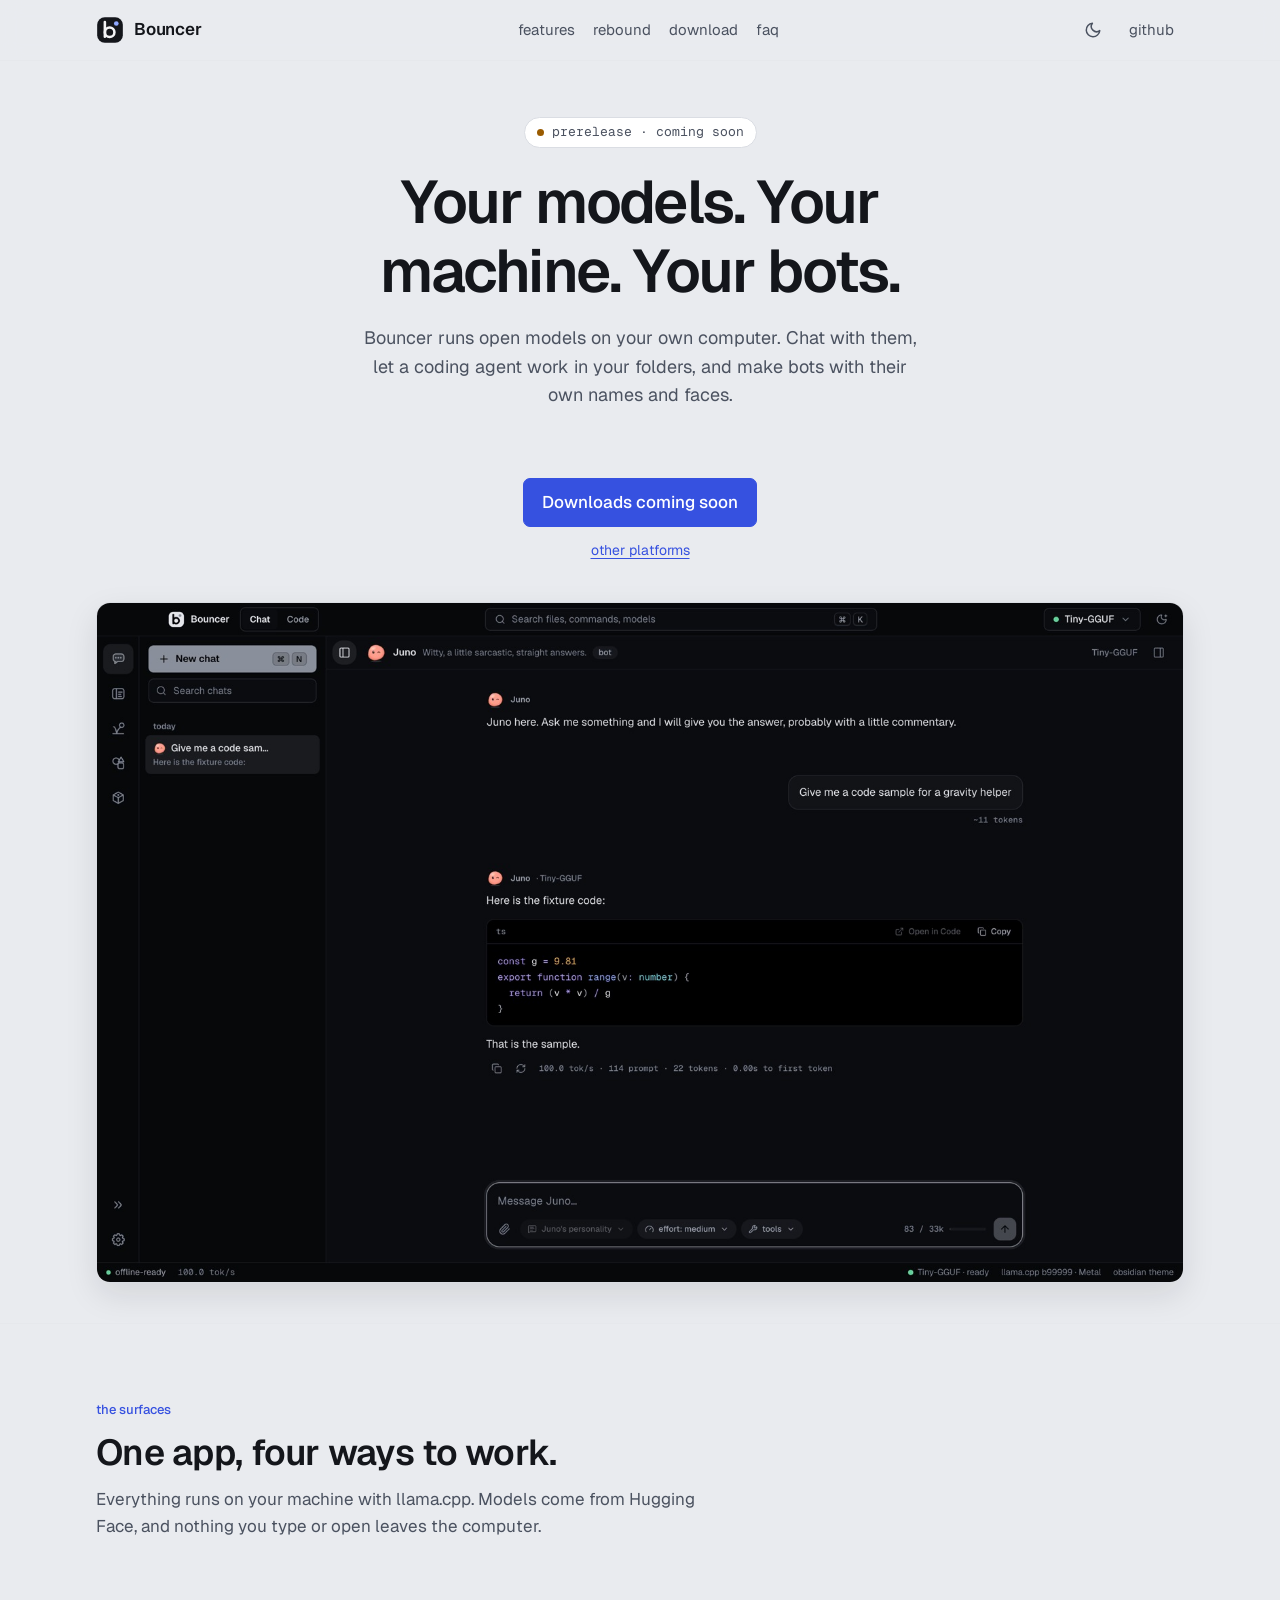
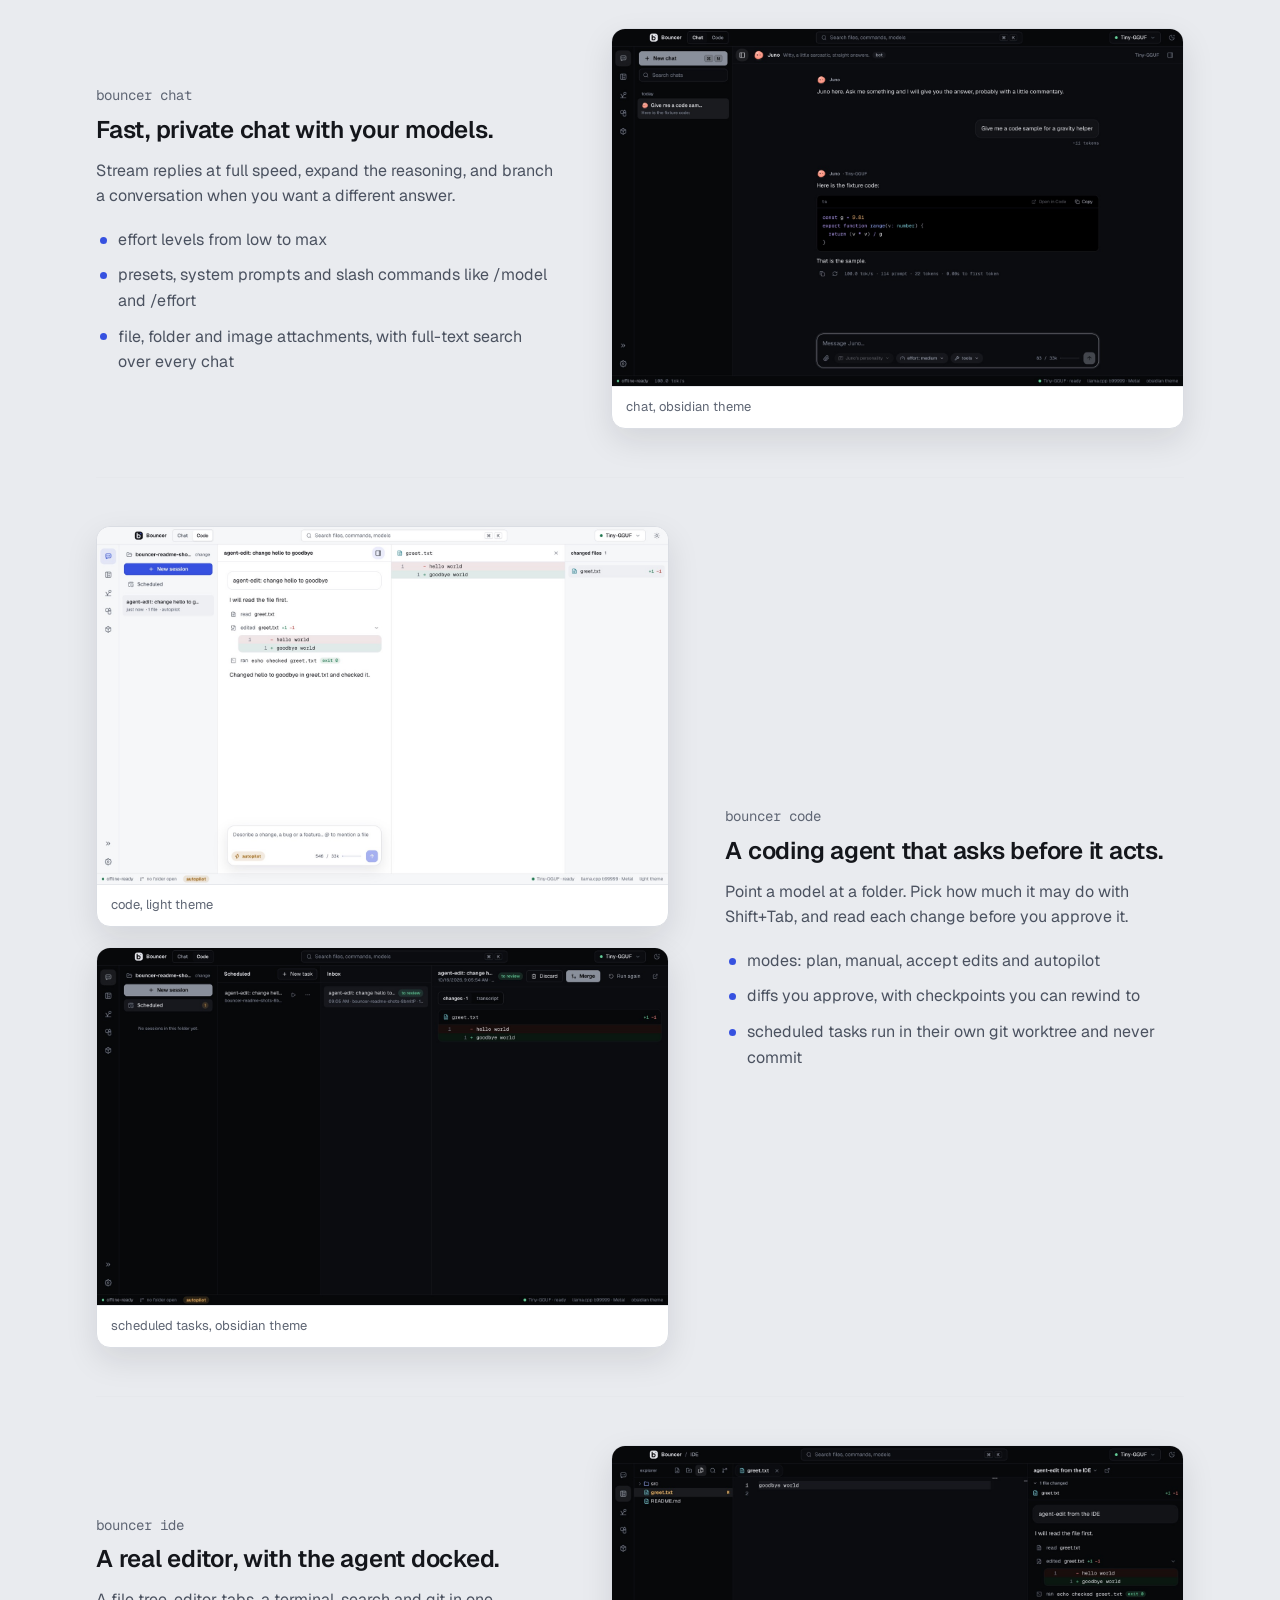
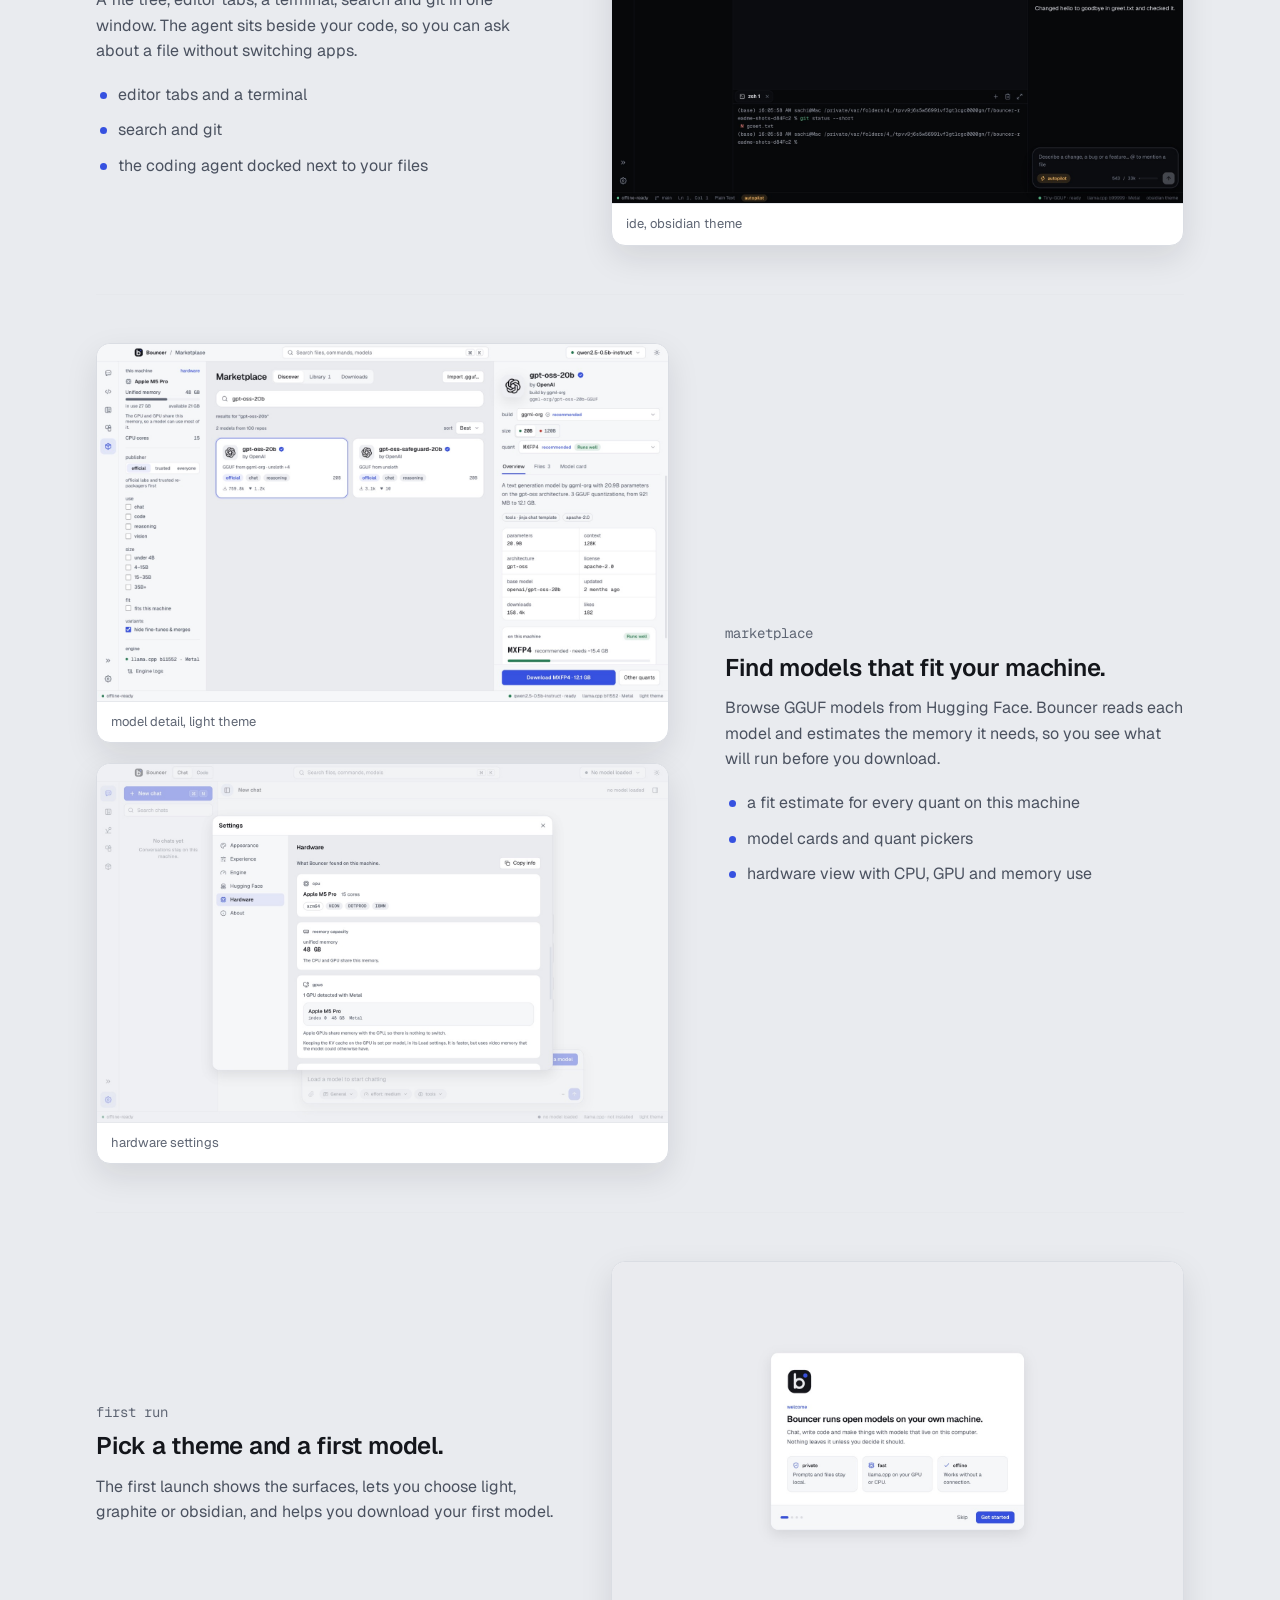
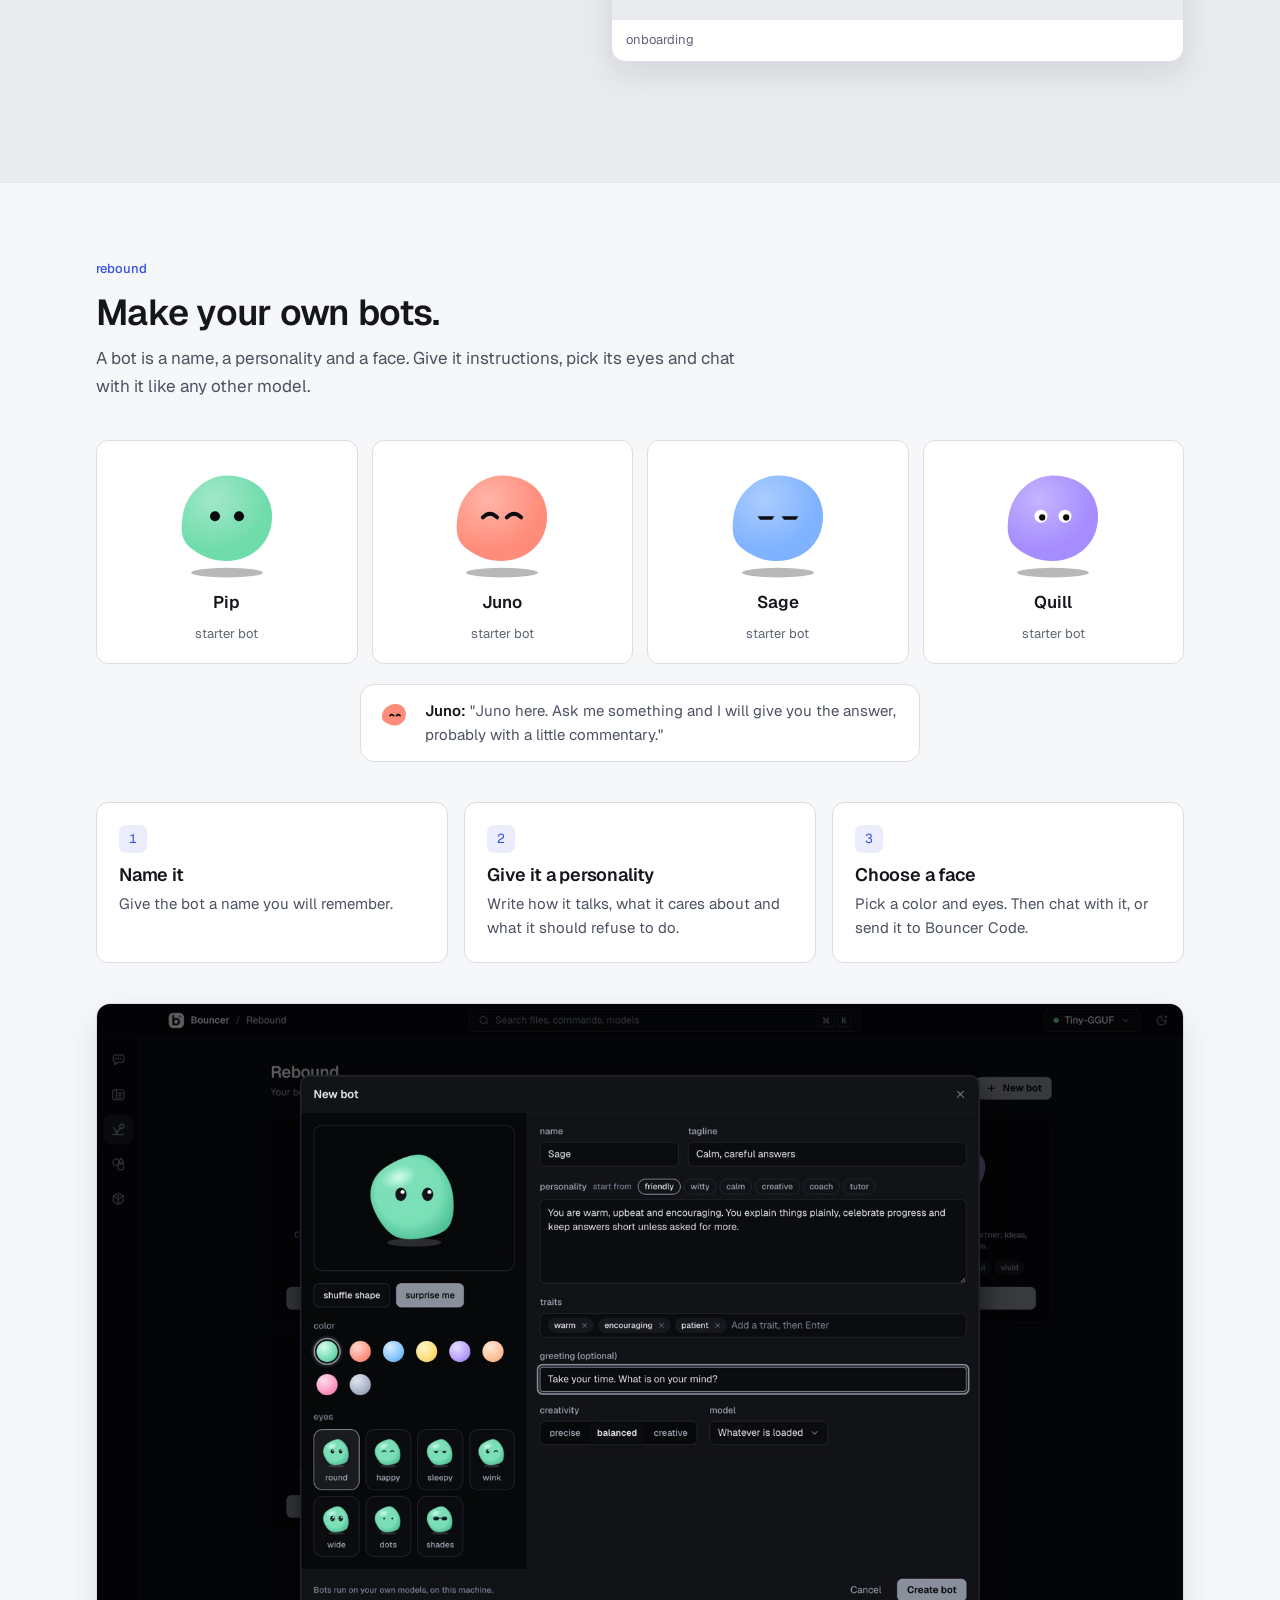
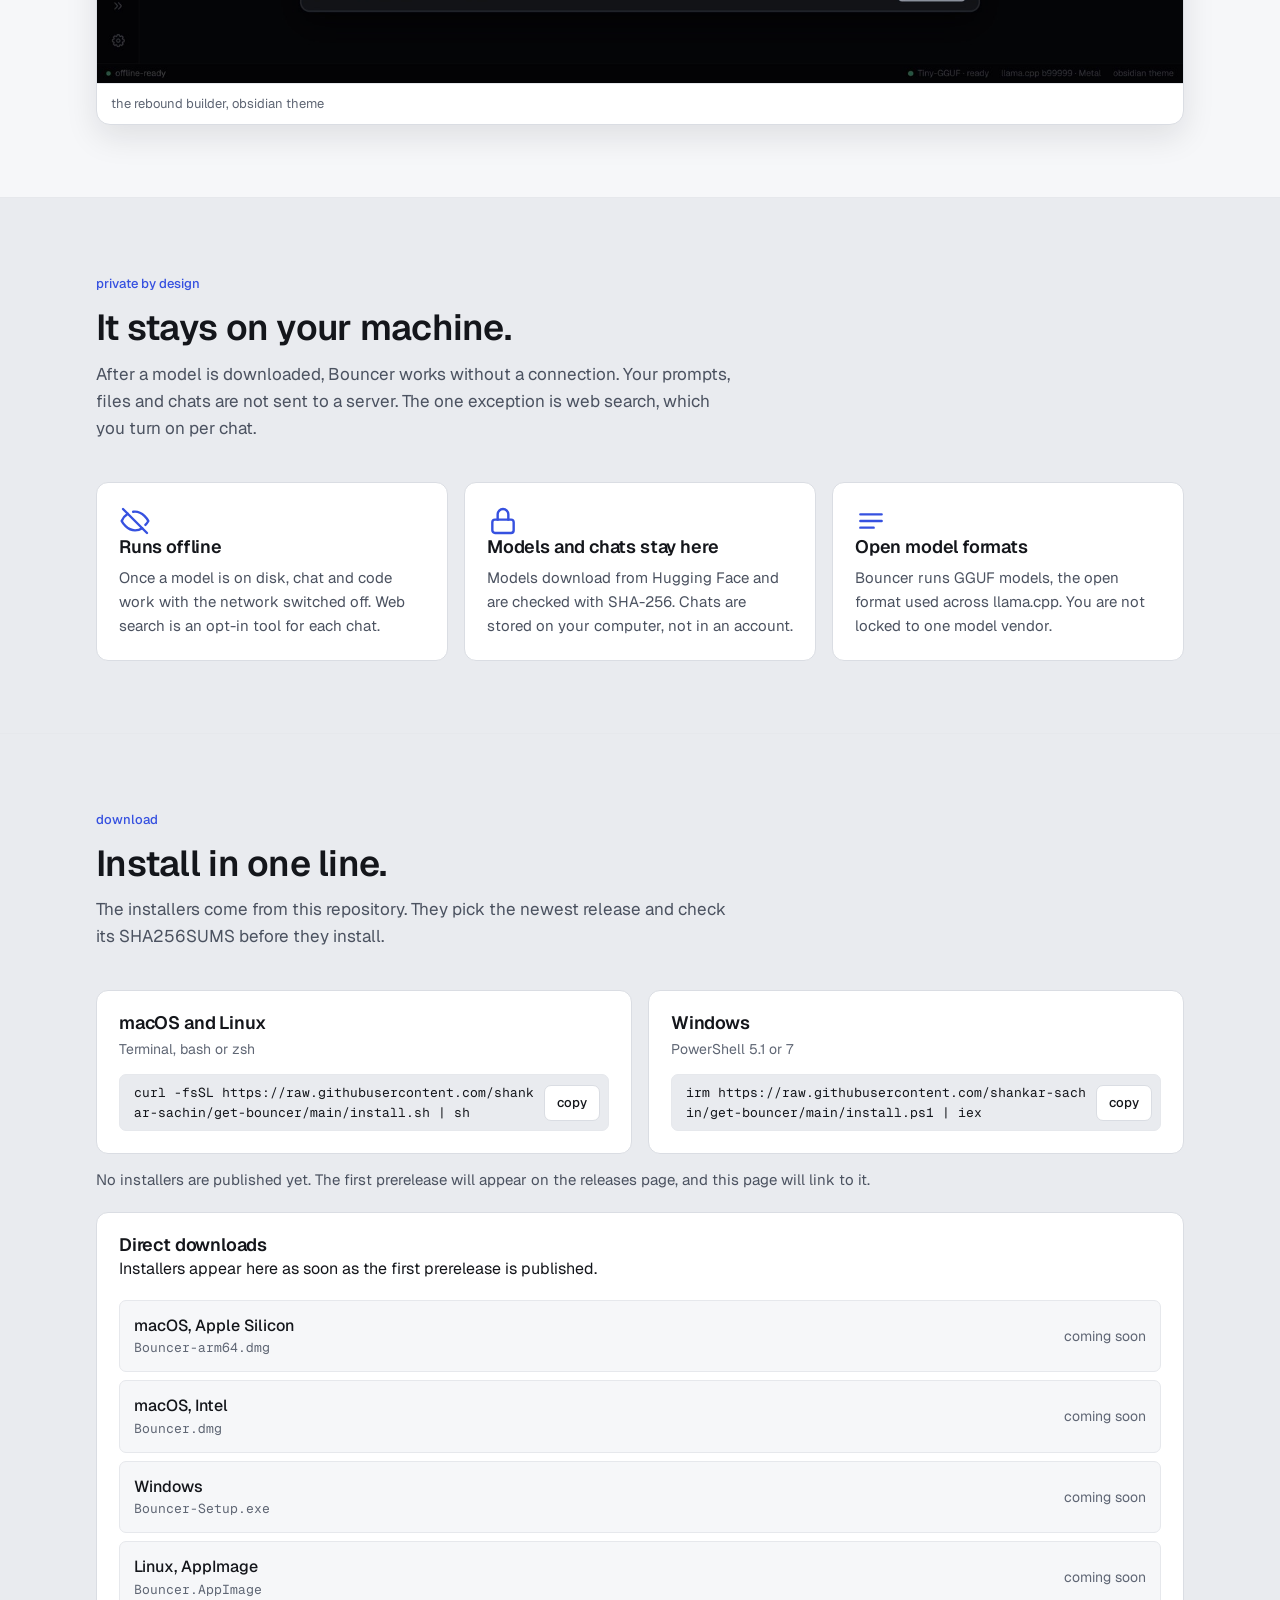
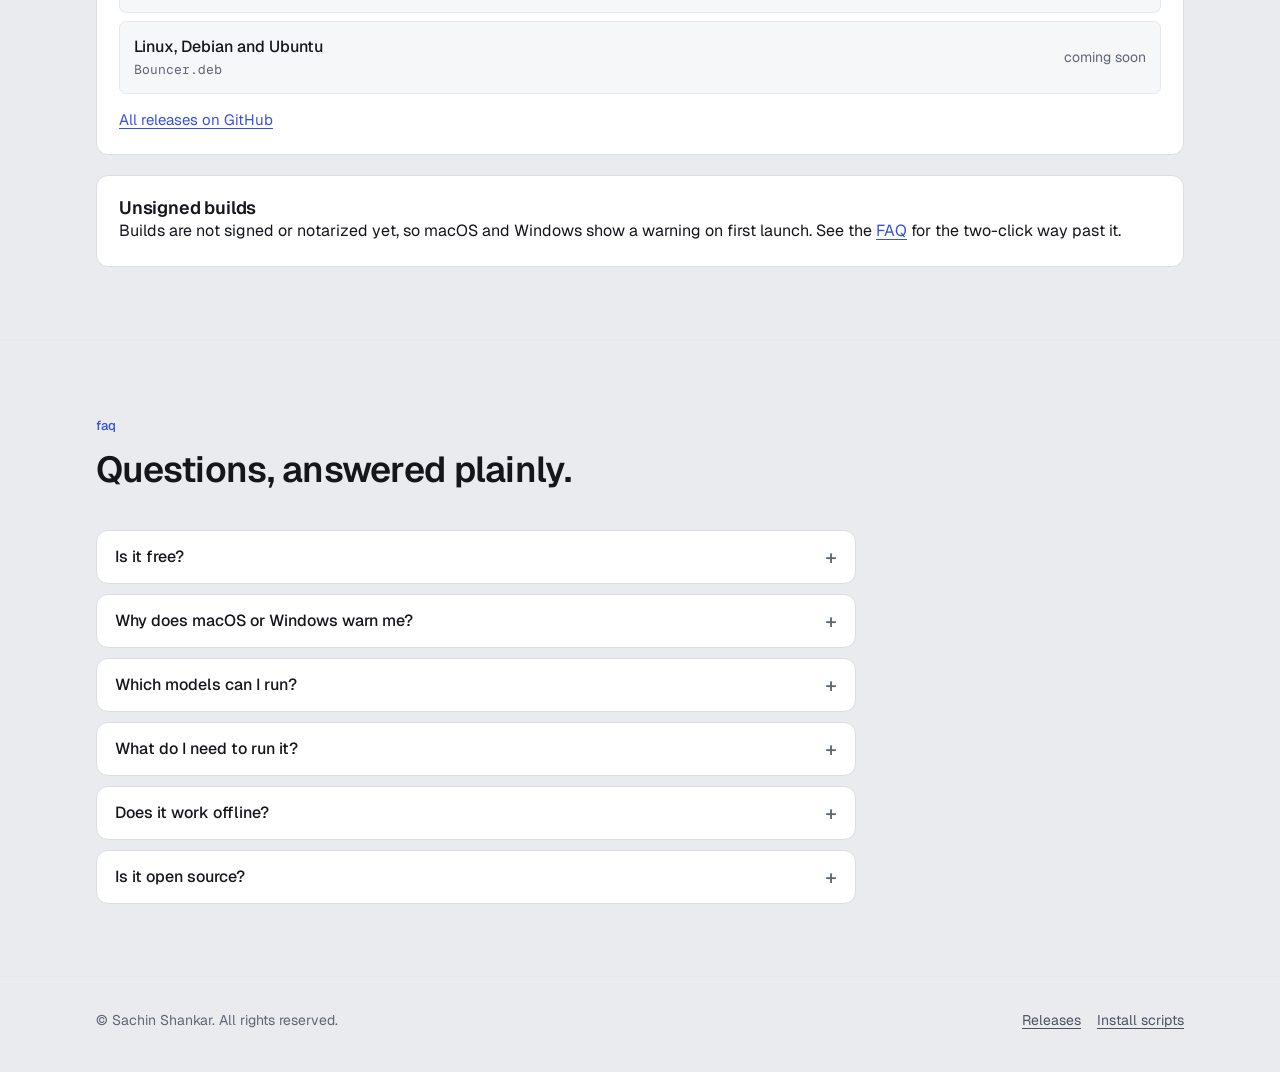
==== index.html @ 71a2a227 "Website: landing page with downloads, install, features, Rebound and FAQ Co-Authored-By: `claude-hai" ====
<!doctype html>
<html lang="en">
<head>
  <meta charset="utf-8" />
  <meta name="viewport" content="width=device-width, initial-scale=1" />
  <title>Bouncer</title>
  <meta name="description" content="Bouncer is a local-first AI app for macOS, Windows and Linux. Chat, code and build your own bots with models that run on your machine." />
  <meta name="theme-color" content="#000000" />
  <link rel="icon" href="logo.svg" type="image/svg+xml" />
  <link rel="canonical" href="https://shankar-sachin.github.io/get-bouncer/" />

  <meta property="og:type" content="website" />
  <meta property="og:site_name" content="Bouncer" />
  <meta property="og:title" content="Bouncer" />
  <meta property="og:description" content="Your models. Your machine. Your bots. A local-first AI app for macOS, Windows and Linux." />
  <meta property="og:url" content="https://shankar-sachin.github.io/get-bouncer/" />
  <meta property="og:image" content="https://shankar-sachin.github.io/get-bouncer/assets/og.png" />
  <meta property="og:image:width" content="1200" />
  <meta property="og:image:height" content="630" />
  <meta name="twitter:card" content="summary_large_image" />
  <meta name="twitter:title" content="Bouncer" />
  <meta name="twitter:description" content="Your models. Your machine. Your bots." />
  <meta name="twitter:image" content="https://shankar-sachin.github.io/get-bouncer/assets/og.png" />

  <!-- Theme before first paint: a stored choice wins, otherwise the system preference decides in CSS. -->
  <script>
    (function () {
      try {
        var t = localStorage.getItem('bouncer-theme');
        if (t === 'light' || t === 'dark') document.documentElement.setAttribute('data-theme', t);
      } catch (e) {}
    })();
  </script>

  <link rel="preconnect" href="https://fonts.googleapis.com" />
  <link rel="preconnect" href="https://fonts.gstatic.com" crossorigin />
  <link rel="stylesheet" href="https://fonts.googleapis.com/css2?family=Geist:wght@400..600&family=Geist+Mono:wght@400..500&display=swap" />
  <link rel="stylesheet" href="assets/style.css" />
  <script src="assets/app.js" defer></script>
</head>
<body>
  <a class="skip-link" href="#main">skip to content</a>

  <header class="site-header">
    <div class="wrap header-inner">
      <a class="brand" href="#top" aria-label="Bouncer home">
        <img src="logo.svg" width="28" height="28" alt="" />
        <span>Bouncer</span>
      </a>
      <nav class="site-nav" aria-label="main">
        <a href="#features">features</a>
        <a href="#rebound">rebound</a>
        <a href="#download">download</a>
        <a href="#faq">faq</a>
      </nav>
      <div class="header-tools">
        <button class="btn btn-quiet btn-icon" type="button" id="theme-toggle" aria-label="switch to light theme">
          <svg width="18" height="18" viewBox="0 0 24 24" fill="none" stroke="currentColor" stroke-width="2" stroke-linecap="round" stroke-linejoin="round" aria-hidden="true" focusable="false">
            <path d="M21 12.8A9 9 0 1 1 11.2 3a7 7 0 0 0 9.8 9.8z" />
          </svg>
        </button>
        <a class="gh" href="https://github.com/shankar-sachin/get-bouncer">github</a>
      </div>
    </div>
  </header>

  <main id="main">
    <!-- Hero -->
    <section class="hero" id="top" aria-labelledby="hero-title">
      <div class="wrap hero-grid">
        <div>
          <span class="badge" id="release-badge"><span class="dot" aria-hidden="true"></span><span data-release-label>prerelease · coming soon</span></span>
          <h1 id="hero-title">Your models. Your machine. Your bots.</h1>
          <p class="lede">Bouncer runs open models on your own computer. Chat with them, let a coding agent work in your folders, and make bots with their own names and faces.</p>
        </div>

        <div class="hero-actions">
          <a class="btn btn-primary" id="hero-download" href="https://github.com/shankar-sachin/get-bouncer/releases" data-primary>Download for macOS</a>
          <p class="small">
            <a href="#download">other platforms</a>
          </p>
        </div>

        <figure class="hero-shot" style="margin: 0">
          <img src="assets/screens/hero-obsidian.jpg" width="1600" height="1000" alt="Bouncer Chat in the obsidian theme: a bot named Juno answers in a code block, with the effort and tools controls under the composer" fetchpriority="high" />
        </figure>
      </div>
    </section>

    <!-- Features -->
    <section id="features" aria-labelledby="features-title">
      <div class="wrap">
        <div class="section-head">
          <span class="eyebrow">the surfaces</span>
          <h2 id="features-title">One app, four ways to work.</h2>
          <p>Everything runs on your machine with llama.cpp. Models come from Hugging Face, and nothing you type or open leaves the computer.</p>
        </div>

        <div class="feature">
          <div class="copy-col">
            <span class="kicker">bouncer chat</span>
            <h3 style="margin-top: 8px; font-size: 1.5rem">Fast, private chat with your models.</h3>
            <p>Stream replies at full speed, expand the reasoning, and branch a conversation when you want a different answer.</p>
            <ul>
              <li>effort levels from low to max</li>
              <li>presets, system prompts and slash commands like /model and /effort</li>
              <li>file, folder and image attachments, with full-text search over every chat</li>
            </ul>
          </div>
          <figure class="shot">
            <img src="assets/screens/hero-obsidian.jpg" width="1600" height="1000" loading="lazy" alt="Bouncer Chat with a streamed reply and a highlighted code block" />
            <figcaption>chat, obsidian theme</figcaption>
          </figure>
        </div>

        <div class="feature is-flip">
          <div class="copy-col">
            <span class="kicker">bouncer code</span>
            <h3 style="margin-top: 8px; font-size: 1.5rem">A coding agent that asks before it acts.</h3>
            <p>Point a model at a folder. Pick how much it may do with Shift+Tab, and read each change before you approve it.</p>
            <ul>
              <li>modes: plan, manual, accept edits and autopilot</li>
              <li>diffs you approve, with checkpoints you can rewind to</li>
              <li>scheduled tasks run in their own git worktree and never commit</li>
            </ul>
          </div>
          <div>
            <figure class="shot">
              <img src="assets/screens/code-light.jpg" width="1600" height="1000" loading="lazy" alt="Bouncer Code in the light theme, with the agent working inside a project folder" />
              <figcaption>code, light theme</figcaption>
            </figure>
            <figure class="shot" style="margin-top: 20px">
              <img src="assets/screens/code-scheduled-obsidian.jpg" width="1600" height="1000" loading="lazy" alt="Scheduled coding tasks in the obsidian theme" />
              <figcaption>scheduled tasks, obsidian theme</figcaption>
            </figure>
          </div>
        </div>

        <div class="feature">
          <div class="copy-col">
            <span class="kicker">bouncer ide</span>
            <h3 style="margin-top: 8px; font-size: 1.5rem">A real editor, with the agent docked.</h3>
            <p>A file tree, editor tabs, a terminal, search and git in one window. The agent sits beside your code, so you can ask about a file without switching apps.</p>
            <ul>
              <li>editor tabs and a terminal</li>
              <li>search and git</li>
              <li>the coding agent docked next to your files</li>
            </ul>
          </div>
          <figure class="shot">
            <img src="assets/screens/ide-obsidian.jpg" width="1600" height="1000" loading="lazy" alt="Bouncer IDE in the obsidian theme with file tree, editor and docked agent" />
            <figcaption>ide, obsidian theme</figcaption>
          </figure>
        </div>

        <div class="feature is-flip">
          <div class="copy-col">
            <span class="kicker">marketplace</span>
            <h3 style="margin-top: 8px; font-size: 1.5rem">Find models that fit your machine.</h3>
            <p>Browse GGUF models from Hugging Face. Bouncer reads each model and estimates the memory it needs, so you see what will run before you download.</p>
            <ul>
              <li>a fit estimate for every quant on this machine</li>
              <li>model cards and quant pickers</li>
              <li>hardware view with CPU, GPU and memory use</li>
            </ul>
          </div>
          <div>
            <figure class="shot">
              <img src="assets/screens/model-detail-light.jpg" width="1600" height="1000" loading="lazy" alt="Marketplace model detail in the light theme, showing sizes, a quant picker and a memory estimate" />
              <figcaption>model detail, light theme</figcaption>
            </figure>
            <figure class="shot" style="margin-top: 20px">
              <img src="assets/screens/settings-hardware.jpg" width="1600" height="1000" loading="lazy" alt="Settings hardware view listing CPU features, GPUs and live usage" />
              <figcaption>hardware settings</figcaption>
            </figure>
          </div>
        </div>

        <div class="feature">
          <div class="copy-col">
            <span class="kicker">first run</span>
            <h3 style="margin-top: 8px; font-size: 1.5rem">Pick a theme and a first model.</h3>
            <p>The first launch shows the surfaces, lets you choose light, graphite or obsidian, and helps you download your first model.</p>
          </div>
          <figure class="shot">
            <img src="assets/screens/onboarding.jpg" width="1600" height="1000" loading="lazy" alt="Bouncer first-run onboarding screen" />
            <figcaption>onboarding</figcaption>
          </figure>
        </div>
      </div>
    </section>

    <!-- Rebound -->
    <section class="rebound" id="rebound" aria-labelledby="rebound-title">
      <div class="wrap">
        <div class="section-head">
          <span class="eyebrow">rebound</span>
          <h2 id="rebound-title">Make your own bots.</h2>
          <p>A bot is a name, a personality and a face. Give it instructions, pick its eyes and chat with it like any other model.</p>
        </div>

        <div class="bots" aria-label="starter bots">
          <article class="bot">
            <svg viewBox="0 0 100 100" role="img" aria-label="Pip, a mint blob with round eyes">
              <g class="blob-body">
                <ellipse cx="50" cy="93" rx="30" ry="4" fill="#000" opacity=".28" />
                <path d="M50 12c17 0 34 9 37 28 3 19-7 33-19 39-12 6-28 6-40-1S10 66 13 46C16 26 33 12 50 12z" fill="#6fdcab" />
                <path d="M50 12c17 0 34 9 37 28 3 19-7 33-19 39-12 6-28 6-40-1S10 66 13 46C16 26 33 12 50 12z" fill="url(#shine)" opacity=".5" />
                <g class="blob-eyes" fill="#0b0c0f">
                  <circle cx="40" cy="46" r="4.2" />
                  <circle cx="60" cy="46" r="4.2" />
                </g>
              </g>
            </svg>
            <span class="bot-name">Pip</span>
            <span class="bot-role">starter bot</span>
          </article>

          <article class="bot">
            <svg viewBox="0 0 100 100" role="img" aria-label="Juno, a coral blob with happy eyes">
              <g class="blob-body">
                <ellipse cx="50" cy="93" rx="30" ry="4" fill="#000" opacity=".28" />
                <path d="M50 12c17 0 34 9 37 28 3 19-7 33-19 39-12 6-28 6-40-1S10 66 13 46C16 26 33 12 50 12z" fill="#ff8c7a" />
                <path d="M50 12c17 0 34 9 37 28 3 19-7 33-19 39-12 6-28 6-40-1S10 66 13 46C16 26 33 12 50 12z" fill="url(#shine)" opacity=".5" />
                <g class="blob-eyes" fill="none" stroke="#0b0c0f" stroke-width="3.2" stroke-linecap="round">
                  <path d="M34 47q6-6 12 0" />
                  <path d="M54 47q6-6 12 0" />
                </g>
              </g>
            </svg>
            <span class="bot-name">Juno</span>
            <span class="bot-role">starter bot</span>
          </article>

          <article class="bot">
            <svg viewBox="0 0 100 100" role="img" aria-label="Sage, a sky blue blob with sleepy eyes">
              <g class="blob-body">
                <ellipse cx="50" cy="93" rx="30" ry="4" fill="#000" opacity=".28" />
                <path d="M50 12c17 0 34 9 37 28 3 19-7 33-19 39-12 6-28 6-40-1S10 66 13 46C16 26 33 12 50 12z" fill="#7fb2ff" />
                <path d="M50 12c17 0 34 9 37 28 3 19-7 33-19 39-12 6-28 6-40-1S10 66 13 46C16 26 33 12 50 12z" fill="url(#shine)" opacity=".5" />
                <g class="blob-eyes" fill="#0b0c0f">
                  <path d="M33 46h14l-2 3h-10z" />
                  <path d="M53 46h14l-2 3h-10z" />
                </g>
              </g>
            </svg>
            <span class="bot-name">Sage</span>
            <span class="bot-role">starter bot</span>
          </article>

          <article class="bot">
            <svg viewBox="0 0 100 100" role="img" aria-label="Quill, a grape blob with wide eyes">
              <g class="blob-body">
                <ellipse cx="50" cy="93" rx="30" ry="4" fill="#000" opacity=".28" />
                <path d="M50 12c17 0 34 9 37 28 3 19-7 33-19 39-12 6-28 6-40-1S10 66 13 46C16 26 33 12 50 12z" fill="#a58cff" />
                <path d="M50 12c17 0 34 9 37 28 3 19-7 33-19 39-12 6-28 6-40-1S10 66 13 46C16 26 33 12 50 12z" fill="url(#shine)" opacity=".5" />
                <g class="blob-eyes">
                  <circle cx="40" cy="46" r="5.4" fill="#fff" />
                  <circle cx="60" cy="46" r="5.4" fill="#fff" />
                  <circle cx="41" cy="47" r="2.6" fill="#0b0c0f" />
                  <circle cx="61" cy="47" r="2.6" fill="#0b0c0f" />
                </g>
              </g>
            </svg>
            <span class="bot-name">Quill</span>
            <span class="bot-role">starter bot</span>
          </article>
        </div>

        <svg width="0" height="0" style="position: absolute" aria-hidden="true" focusable="false">
          <defs>
            <radialGradient id="shine" cx="35%" cy="28%" r="60%">
              <stop offset="0" stop-color="#fff" stop-opacity=".7" />
              <stop offset="1" stop-color="#fff" stop-opacity="0" />
            </radialGradient>
          </defs>
        </svg>

        <div class="speech">
          <svg viewBox="0 0 100 100" aria-hidden="true" focusable="false">
            <path d="M50 14c14 0 28 7 30 23 2 16-6 28-16 33-10 5-23 5-33-1S12 62 14 45C16 28 34 14 50 14z" fill="#ff8c7a" />
            <g fill="none" stroke="#0b0c0f" stroke-width="5" stroke-linecap="round">
              <path d="M36 46q5-5 10 0" />
              <path d="M54 46q5-5 10 0" />
            </g>
          </svg>
          <p><strong>Juno:</strong> "Juno here. Ask me something and I will give you the answer, probably with a little commentary."</p>
        </div>

        <div class="make-grid">
          <div class="card">
            <span class="step-n" aria-hidden="true">1</span>
            <h3>Name it</h3>
            <p>Give the bot a name you will remember.</p>
          </div>
          <div class="card">
            <span class="step-n" aria-hidden="true">2</span>
            <h3>Give it a personality</h3>
            <p>Write how it talks, what it cares about and what it should refuse to do.</p>
          </div>
          <div class="card">
            <span class="step-n" aria-hidden="true">3</span>
            <h3>Choose a face</h3>
            <p>Pick a color and eyes. Then chat with it, or send it to Bouncer Code.</p>
          </div>
        </div>

        <figure class="shot rebound-shot">
          <img src="assets/screens/rebound-builder-obsidian.jpg" width="1600" height="1000" loading="lazy" alt="Rebound bot builder in the obsidian theme, with name, personality and avatar fields" />
          <figcaption>the rebound builder, obsidian theme</figcaption>
        </figure>
      </div>
    </section>

    <!-- Private by design -->
    <section aria-labelledby="private-title">
      <div class="wrap">
        <div class="section-head">
          <span class="eyebrow">private by design</span>
          <h2 id="private-title">It stays on your machine.</h2>
          <p>After a model is downloaded, Bouncer works without a connection. Your prompts, files and chats are not sent to a server. The one exception is web search, which you turn on per chat.</p>
        </div>
        <div class="private-grid">
          <div class="card">
            <svg class="mark" viewBox="0 0 24 24" fill="none" stroke="currentColor" stroke-width="1.8" stroke-linecap="round" stroke-linejoin="round" aria-hidden="true" focusable="false"><path d="M3 3l18 18" /><path d="M10.6 5.1A10 10 0 0 1 12 5c6 0 9.5 6 10 7a13 13 0 0 1-2.2 2.9M6.6 6.6C3.9 8.3 2.4 11 2 12c.5 1 4 7 10 7a9.7 9.7 0 0 0 5.4-1.6" /></svg>
            <h3>Runs offline</h3>
            <p>Once a model is on disk, chat and code work with the network switched off. Web search is an opt-in tool for each chat.</p>
          </div>
          <div class="card">
            <svg class="mark" viewBox="0 0 24 24" fill="none" stroke="currentColor" stroke-width="1.8" stroke-linecap="round" stroke-linejoin="round" aria-hidden="true" focusable="false"><rect x="4" y="11" width="16" height="10" rx="2" /><path d="M8 11V7a4 4 0 0 1 8 0v4" /></svg>
            <h3>Models and chats stay here</h3>
            <p>Models download from Hugging Face and are checked with SHA-256. Chats are stored on your computer, not in an account.</p>
          </div>
          <div class="card">
            <svg class="mark" viewBox="0 0 24 24" fill="none" stroke="currentColor" stroke-width="1.8" stroke-linecap="round" stroke-linejoin="round" aria-hidden="true" focusable="false"><path d="M4 7h16M4 12h16M4 17h10" /></svg>
            <h3>Open model formats</h3>
            <p>Bouncer runs GGUF models, the open format used across llama.cpp. You are not locked to one model vendor.</p>
          </div>
        </div>
      </div>
    </section>

    <!-- Download -->
    <section id="download" aria-labelledby="download-title">
      <div class="wrap">
        <div class="section-head">
          <span class="eyebrow">download</span>
          <h2 id="download-title">Install in one line.</h2>
          <p>The installers come from this repository. They pick the newest release and check its SHA256SUMS before they install.</p>
        </div>

        <div class="install-grid">
          <div class="card">
            <h3>macOS and Linux</h3>
            <p class="hint">Terminal, bash or zsh</p>
            <div class="cmd">
              <code>curl -fsSL https://raw.githubusercontent.com/shankar-sachin/get-bouncer/main/install.sh | sh</code>
              <button class="btn copy" type="button" data-copy="curl -fsSL https://raw.githubusercontent.com/shankar-sachin/get-bouncer/main/install.sh | sh">copy</button>
            </div>
          </div>
          <div class="card">
            <h3>Windows</h3>
            <p class="hint">PowerShell 5.1 or 7</p>
            <div class="cmd">
              <code>irm https://raw.githubusercontent.com/shankar-sachin/get-bouncer/main/install.ps1 | iex</code>
              <button class="btn copy" type="button" data-copy="irm https://raw.githubusercontent.com/shankar-sachin/get-bouncer/main/install.ps1 | iex">copy</button>
            </div>
          </div>
        </div>

        <p class="download-note" id="download-status" aria-live="polite">Checking the latest release…</p>

        <div class="card" style="margin-top: 20px">
          <h3>Direct downloads</h3>
          <p class="hint">Installers appear here as soon as the first prerelease is published.</p>
          <ul class="platforms">
            <li>
              <span><span class="name">macOS, Apple Silicon</span><span class="file" data-file="macArm">Bouncer-arm64.dmg</span></span>
              <span class="state" data-state="macArm">coming soon</span>
            </li>
            <li>
              <span><span class="name">macOS, Intel</span><span class="file" data-file="macIntel">Bouncer.dmg</span></span>
              <span class="state" data-state="macIntel">coming soon</span>
            </li>
            <li>
              <span><span class="name">Windows</span><span class="file" data-file="win">Bouncer-Setup.exe</span></span>
              <span class="state" data-state="win">coming soon</span>
            </li>
            <li>
              <span><span class="name">Linux, AppImage</span><span class="file" data-file="appimage">Bouncer.AppImage</span></span>
              <span class="state" data-state="appimage">coming soon</span>
            </li>
            <li>
              <span><span class="name">Linux, Debian and Ubuntu</span><span class="file" data-file="deb">Bouncer.deb</span></span>
              <span class="state" data-state="deb">coming soon</span>
            </li>
          </ul>
          <p class="download-note"><a href="https://github.com/shankar-sachin/get-bouncer/releases" data-releases>All releases on GitHub</a></p>
        </div>

        <div class="card" style="margin-top: 20px">
          <h3>Unsigned builds</h3>
          <p class="hint" style="margin-bottom: 0">Builds are not signed or notarized yet, so macOS and Windows show a warning on first launch. See the <a href="#faq">FAQ</a> for the two-click way past it.</p>
        </div>
      </div>
    </section>

    <!-- FAQ -->
    <section id="faq" aria-labelledby="faq-title">
      <div class="wrap">
        <div class="section-head">
          <span class="eyebrow">faq</span>
          <h2 id="faq-title">Questions, answered plainly.</h2>
        </div>
        <div class="faq">
          <details>
            <summary>Is it free?</summary>
            <div><p>Bouncer is currently in prerelease.</p></div>
          </details>
          <details>
            <summary>Why does macOS or Windows warn me?</summary>
            <div>
              <p>Bouncer's builds are not signed or notarized yet, so the operating system does not know who made them.</p>
              <p><strong>macOS:</strong> the install script removes the quarantine flag. If you downloaded the .dmg yourself and macOS blocks the app, right-click Bouncer and choose Open.</p>
              <p><strong>Windows:</strong> SmartScreen may warn on first run. Choose More info, then Run anyway. The installer unblocks the download first.</p>
            </div>
          </details>
          <details>
            <summary>Which models can I run?</summary>
            <div>
              <p>Any GGUF model from Hugging Face that fits your machine. The marketplace groups official releases and their GGUF builds, and shows a fit estimate for each quant before you download it.</p>
            </div>
          </details>
          <details>
            <summary>What do I need to run it?</summary>
            <div>
              <p>Bouncer runs on macOS, Windows and Linux, on Apple Silicon or x64 hardware. It uses Metal, CUDA, Vulkan or the CPU, depending on your machine. Bigger models need more memory: Bouncer estimates the memory each model needs against your RAM and VRAM. Exact minimums are not published yet.</p>
            </div>
          </details>
          <details>
            <summary>Does it work offline?</summary>
            <div>
              <p>Yes, once a model is downloaded. You need a connection to download models and engines, and web search is off unless you turn it on for a chat.</p>
            </div>
          </details>
          <details>
            <summary>Is it open source?</summary>
            <div>
              <p>No. Bouncer is closed source and proprietary. This repository, get-bouncer, only hosts the installers and install scripts.</p>
            </div>
          </details>
        </div>
      </div>
    </section>
  </main>

  <footer class="site-footer">
    <div class="wrap">
      <p>© Sachin Shankar. All rights reserved.</p>
      <nav aria-label="footer">
        <a href="https://github.com/shankar-sachin/get-bouncer/releases">Releases</a>
        <a href="https://github.com/shankar-sachin/get-bouncer/blob/main/install.sh">Install scripts</a>
      </nav>
    </div>
  </footer>
</body>
</html>
---- assets/style.css ----
/* Bouncer landing page. Colors follow the Graphite & Signal tokens (packages/ui/src/tokens.ts).
   Default is Obsidian (pitch black); light is used by prefers-color-scheme and the toggle. */

:root {
  color-scheme: dark;
  --bg: #000000;
  --panel: #07080a;
  --surface: #0b0c0f;
  --raised: #111317;
  --hover: #16181d;
  --line: #22262e;
  --line-soft: #15181d;
  --text: #e4e6eb;
  --text-2: #9ea4b1;
  --text-3: #7a8191;
  --accent: #94acff;
  --accent-ink: #000000;
  --accent-soft: rgba(148, 172, 255, 0.14);
  --ok: #5fd39a;
  --warn: #f2b45b;
  --shadow: 0 0 0 1px #22262e, 0 16px 40px rgba(0, 0, 0, 0.7);
  --r-sm: 5px;
  --r-control: 7px;
  --r-md: 10px;
  --r-card: 12px;
  --r-lg: 14px;
  --r-pill: 999px;
  --font-sans: 'Geist', system-ui, -apple-system, 'Segoe UI', sans-serif;
  --font-mono: 'Geist Mono', ui-monospace, 'SF Mono', Menlo, Consolas, monospace;
  --ease: cubic-bezier(0.2, 0.8, 0.2, 1);
}

/* Light tokens: system preference unless the visitor picked a theme. */
@media (prefers-color-scheme: light) {
  :root:not([data-theme='dark']) {
    color-scheme: light;
    --bg: #e9ebef;
    --panel: #f6f7f9;
    --surface: #ffffff;
    --raised: #ffffff;
    --hover: #edeff3;
    --line: #dadde3;
    --line-soft: #e6e8ec;
    --text: #14161b;
    --text-2: #4b5260;
    --text-3: #5f6674;
    --accent: #3651e0;
    --accent-ink: #ffffff;
    --accent-soft: rgba(54, 81, 224, 0.1);
    --ok: #1f7a50;
    --warn: #9a5b00;
    --shadow: 0 12px 32px rgba(20, 22, 27, 0.1);
  }
}

:root[data-theme='light'] {
  color-scheme: light;
  --bg: #e9ebef;
  --panel: #f6f7f9;
  --surface: #ffffff;
  --raised: #ffffff;
  --hover: #edeff3;
  --line: #dadde3;
  --line-soft: #e6e8ec;
  --text: #14161b;
  --text-2: #4b5260;
  --text-3: #5f6674;
  --accent: #3651e0;
  --accent-ink: #ffffff;
  --accent-soft: rgba(54, 81, 224, 0.1);
  --ok: #1f7a50;
  --warn: #9a5b00;
  --shadow: 0 12px 32px rgba(20, 22, 27, 0.1);
}

*,
*::before,
*::after {
  box-sizing: border-box;
}

html {
  -webkit-text-size-adjust: 100%;
  scroll-behavior: smooth;
}

body {
  margin: 0;
  background: var(--bg);
  color: var(--text);
  font-family: var(--font-sans);
  font-size: 16px;
  line-height: 1.6;
  overflow-wrap: break-word;
  min-width: 0;
}

img,
svg {
  display: block;
  max-width: 100%;
}

a {
  color: var(--accent);
  text-decoration-thickness: 1px;
  text-underline-offset: 3px;
}

a:hover {
  text-decoration-thickness: 2px;
}

h1,
h2,
h3 {
  line-height: 1.15;
  margin: 0;
  letter-spacing: -0.02em;
  font-weight: 600;
}

h1 {
  font-size: clamp(2.25rem, 6.2vw, 3.75rem);
  letter-spacing: -0.03em;
}

h2 {
  font-size: clamp(1.6rem, 3.6vw, 2.25rem);
}

h3 {
  font-size: 1.125rem;
  letter-spacing: -0.01em;
}

p {
  margin: 0;
}

code,
kbd,
.mono {
  font-family: var(--font-mono);
  font-size: 0.92em;
}

kbd {
  border: 1px solid var(--line);
  border-radius: var(--r-sm);
  padding: 0 0.35em;
  background: var(--raised);
  color: var(--text-2);
}

:focus-visible {
  outline: 2px solid var(--accent);
  outline-offset: 3px;
  border-radius: var(--r-sm);
}

.skip-link {
  position: absolute;
  left: 16px;
  top: -60px;
  background: var(--accent);
  color: var(--accent-ink);
  padding: 8px 14px;
  border-radius: var(--r-control);
  z-index: 10;
  text-decoration: none;
}

.skip-link:focus {
  top: 12px;
}

.wrap {
  width: 100%;
  max-width: 1120px;
  margin: 0 auto;
  padding: 0 16px;
}

section {
  padding: 72px 0;
  border-top: 1px solid var(--line-soft);
}

.section-head {
  max-width: 640px;
  margin-bottom: 40px;
}

.section-head p {
  color: var(--text-2);
  margin-top: 12px;
  font-size: 1.0625rem;
}

.eyebrow {
  display: inline-block;
  color: var(--accent);
  font-size: 0.8125rem;
  font-weight: 500;
  margin-bottom: 12px;
}

/* Buttons and small controls */

.btn {
  display: inline-flex;
  align-items: center;
  justify-content: center;
  gap: 8px;
  min-height: 44px;
  padding: 10px 18px;
  border-radius: var(--r-control);
  border: 1px solid var(--line);
  background: var(--raised);
  color: var(--text);
  font: inherit;
  font-weight: 500;
  text-decoration: none;
  cursor: pointer;
  transition:
    background 160ms var(--ease),
    border-color 160ms var(--ease);
}

.btn:hover {
  background: var(--hover);
  text-decoration: none;
}

.btn-primary {
  background: var(--accent);
  border-color: var(--accent);
  color: var(--accent-ink);
}

.btn-primary:hover {
  background: var(--accent);
  filter: brightness(1.08);
}

.btn-quiet {
  border-color: transparent;
  background: transparent;
  color: var(--text-2);
}

.btn-quiet:hover {
  color: var(--text);
  background: var(--hover);
}

.btn-icon {
  width: 44px;
  padding: 0;
}

.copy {
  flex: none;
  min-height: 36px;
  padding: 6px 12px;
  font-size: 0.8125rem;
}

/* Header */

.site-header {
  position: sticky;
  top: 0;
  z-index: 5;
  background: color-mix(in srgb, var(--bg) 88%, transparent);
  backdrop-filter: blur(10px);
  -webkit-backdrop-filter: blur(10px);
  border-bottom: 1px solid var(--line-soft);
}

.header-inner {
  display: flex;
  flex-wrap: wrap;
  align-items: center;
  justify-content: space-between;
  gap: 8px 16px;
  min-height: 60px;
  padding-top: 8px;
  padding-bottom: 8px;
}

.brand {
  display: inline-flex;
  align-items: center;
  gap: 10px;
  color: var(--text);
  font-weight: 600;
  font-size: 1.0625rem;
  text-decoration: none;
  letter-spacing: -0.01em;
}

.brand img {
  width: 28px;
  height: 28px;
}

.site-nav {
  display: flex;
  flex-wrap: wrap;
  gap: 4px 14px;
  order: 3;
  width: 100%;
}

.site-nav a {
  color: var(--text-2);
  text-decoration: none;
  font-size: 0.9375rem;
  padding: 4px 2px;
}

.site-nav a:hover {
  color: var(--text);
}

.header-tools {
  display: flex;
  align-items: center;
  gap: 4px;
  margin-left: auto;
}

.header-tools .gh {
  color: var(--text-2);
  font-size: 0.9375rem;
  padding: 0 10px;
  text-decoration: none;
}

.header-tools .gh:hover {
  color: var(--text);
}

@media (min-width: 720px) {
  .site-nav {
    order: 0;
    width: auto;
    margin-left: 24px;
  }
  .header-tools {
    margin-left: 0;
  }
}

/* Hero */

.hero {
  padding: 56px 0 40px;
  border-top: 0;
}

.hero-grid {
  display: grid;
  gap: 40px;
  justify-items: center;
  text-align: center;
}

.badge {
  display: inline-flex;
  align-items: center;
  gap: 8px;
  padding: 4px 12px;
  border: 1px solid var(--line);
  border-radius: var(--r-pill);
  background: var(--surface);
  color: var(--text-2);
  font-size: 0.8125rem;
  font-family: var(--font-mono);
}

.badge .dot {
  width: 7px;
  height: 7px;
  border-radius: 50%;
  background: var(--warn);
}

.badge.is-live .dot {
  background: var(--ok);
}

.hero h1 {
  max-width: 14ch;
  margin: 20px auto 0;
}

.hero .lede {
  max-width: 560px;
  margin: 18px auto 0;
  color: var(--text-2);
  font-size: 1.125rem;
}

.hero-actions {
  display: flex;
  flex-direction: column;
  align-items: center;
  gap: 12px;
  margin-top: 28px;
}

.hero-actions .btn-primary {
  min-width: min(100%, 300px);
  font-size: 1.0625rem;
  min-height: 48px;
}

.hero-actions .small {
  color: var(--text-3);
  font-size: 0.875rem;
}

.hero-shot {
  width: 100%;
  border: 1px solid var(--line);
  border-radius: var(--r-lg);
  overflow: hidden;
  box-shadow: var(--shadow);
  background: var(--surface);
}

.hero-shot img {
  width: 100%;
  height: auto;
}

/* Download */

.download-note {
  margin-top: 14px;
  color: var(--text-2);
  font-size: 0.9375rem;
}

.card {
  background: var(--surface);
  border: 1px solid var(--line);
  border-radius: var(--r-card);
  padding: 22px;
}

.install-grid {
  display: grid;
  gap: 16px;
}

@media (min-width: 880px) {
  .install-grid {
    grid-template-columns: 1fr 1fr;
  }
}

.install-grid h3 {
  margin-bottom: 4px;
}

.install-grid .hint {
  color: var(--text-3);
  font-size: 0.875rem;
  margin-bottom: 14px;
}

.cmd {
  display: flex;
  align-items: center;
  gap: 10px;
  background: var(--bg);
  border: 1px solid var(--line-soft);
  border-radius: var(--r-control);
  padding: 8px 8px 8px 14px;
}

.cmd code {
  flex: 1;
  min-width: 0;
  white-space: pre-wrap;
  word-break: break-all;
  color: var(--text);
  font-size: 0.8125rem;
  line-height: 1.5;
}

.platforms {
  list-style: none;
  padding: 0;
  margin: 18px 0 0;
  display: grid;
  gap: 8px;
}

.platforms li {
  display: flex;
  justify-content: space-between;
  align-items: center;
  gap: 12px;
  padding: 12px 14px;
  border: 1px solid var(--line-soft);
  border-radius: var(--r-control);
  background: var(--panel);
}

.platforms .name {
  color: var(--text);
  font-weight: 500;
}

.platforms .file {
  display: block;
  color: var(--text-3);
  font-family: var(--font-mono);
  font-size: 0.8125rem;
  word-break: break-all;
}

.platforms .state {
  color: var(--text-3);
  font-size: 0.875rem;
  white-space: nowrap;
}

.platforms a {
  white-space: nowrap;
  font-weight: 500;
}

/* Features */

.feature {
  display: grid;
  gap: 28px;
  align-items: center;
  padding: 48px 0;
}

.feature + .feature {
  border-top: 1px solid var(--line-soft);
}

.feature p {
  color: var(--text-2);
  margin-top: 14px;
}

.feature ul {
  margin: 18px 0 0;
  padding: 0;
  list-style: none;
  display: grid;
  gap: 10px;
  color: var(--text-2);
}

.feature li {
  padding-left: 22px;
  position: relative;
}

.feature li::before {
  content: '';
  position: absolute;
  left: 4px;
  top: 0.62em;
  width: 7px;
  height: 7px;
  border-radius: 50%;
  background: var(--accent);
}

.shot {
  margin: 0;
  border: 1px solid var(--line);
  border-radius: var(--r-lg);
  overflow: hidden;
  background: var(--surface);
  box-shadow: var(--shadow);
}

.shot img {
  width: 100%;
  height: auto;
}

.shot figcaption {
  padding: 10px 14px;
  border-top: 1px solid var(--line-soft);
  color: var(--text-3);
  font-size: 0.8125rem;
}

.kicker {
  color: var(--text-3);
  font-size: 0.875rem;
  font-family: var(--font-mono);
}

.tag-row {
  display: flex;
  flex-wrap: wrap;
  gap: 8px;
  margin-top: 18px;
}

.tag {
  padding: 3px 10px;
  border-radius: var(--r-pill);
  background: var(--accent-soft);
  color: var(--accent);
  font-size: 0.8125rem;
}

@media (min-width: 880px) {
  .feature {
    grid-template-columns: 1fr 1.25fr;
    gap: 56px;
  }
  .feature.is-flip {
    grid-template-columns: 1.25fr 1fr;
  }
  .feature.is-flip .copy-col {
    order: 2;
  }
}

/* Rebound */

.rebound {
  background: var(--panel);
}

.bots {
  display: grid;
  grid-template-columns: repeat(2, minmax(0, 1fr));
  gap: 14px;
}

@media (min-width: 880px) {
  .bots {
    grid-template-columns: repeat(4, minmax(0, 1fr));
  }
}

.bot {
  display: flex;
  flex-direction: column;
  align-items: center;
  gap: 8px;
  padding: 20px 10px 18px;
  text-align: center;
  background: var(--surface);
  border: 1px solid var(--line);
  border-radius: var(--r-card);
}

.bot svg {
  width: min(120px, 60%);
  height: auto;
  overflow: visible;
}

.bot .bot-name {
  font-weight: 600;
  font-size: 1.0625rem;
}

.bot .bot-role {
  color: var(--text-3);
  font-size: 0.8125rem;
}

.blob-body {
  animation: bob 4.2s ease-in-out infinite;
  transform-origin: 50% 90%;
}

.blob-eyes {
  transform-box: fill-box;
  transform-origin: center;
  animation: blink 5.5s infinite;
}

.bot:nth-child(2) .blob-body {
  animation-delay: -1.1s;
}

.bot:nth-child(3) .blob-body {
  animation-delay: -2.2s;
}

.bot:nth-child(4) .blob-body {
  animation-delay: -3.1s;
}

@keyframes bob {
  0%,
  100% {
    transform: translateY(0) scale(1);
  }
  50% {
    transform: translateY(-5px) scale(1.02, 0.985);
  }
}

@keyframes blink {
  0%,
  46%,
  50%,
  100% {
    transform: scaleY(1);
  }
  48% {
    transform: scaleY(0.1);
  }
}

.speech {
  max-width: 560px;
  margin: 20px auto 0;
  display: flex;
  gap: 12px;
  align-items: flex-start;
  padding: 14px 16px;
  background: var(--surface);
  border: 1px solid var(--line);
  border-radius: var(--r-lg);
  font-size: 0.9375rem;
  color: var(--text-2);
}

.speech strong {
  color: var(--text);
  font-weight: 600;
}

.speech svg {
  width: 36px;
  height: 36px;
  flex: none;
}

.make-grid {
  display: grid;
  gap: 16px;
  margin-top: 40px;
}

@media (min-width: 880px) {
  .make-grid {
    grid-template-columns: repeat(3, minmax(0, 1fr));
  }
}

.make-grid .step-n {
  display: inline-grid;
  place-items: center;
  width: 28px;
  height: 28px;
  border-radius: var(--r-control);
  background: var(--accent-soft);
  color: var(--accent);
  font-family: var(--font-mono);
  font-size: 0.8125rem;
  margin-bottom: 12px;
}

.make-grid p {
  color: var(--text-2);
  font-size: 0.9375rem;
  margin-top: 6px;
}

.rebound-shot {
  margin-top: 40px;
}

/* Private strip */

.private-grid {
  display: grid;
  gap: 16px;
}

@media (min-width: 880px) {
  .private-grid {
    grid-template-columns: repeat(3, minmax(0, 1fr));
  }
}

.private-grid .card p {
  color: var(--text-2);
  margin-top: 8px;
  font-size: 0.9375rem;
}

.private-grid .card .mark {
  width: 32px;
  height: 32px;
  color: var(--accent);
}

/* FAQ */

.faq {
  max-width: 760px;
  display: grid;
  gap: 10px;
}

.faq details {
  background: var(--surface);
  border: 1px solid var(--line);
  border-radius: var(--r-card);
  padding: 0 18px;
}

.faq summary {
  cursor: pointer;
  list-style: none;
  display: flex;
  justify-content: space-between;
  align-items: center;
  gap: 16px;
  min-height: 52px;
  font-weight: 500;
  color: var(--text);
}

.faq summary::-webkit-details-marker {
  display: none;
}

.faq summary::after {
  content: '+';
  font-family: var(--font-mono);
  color: var(--text-3);
  font-size: 1.25rem;
  line-height: 1;
  flex: none;
}

.faq details[open] summary::after {
  content: '\2212';
}

.faq details > div {
  padding: 0 0 18px;
  color: var(--text-2);
  font-size: 0.9375rem;
}

.faq details > div p + p {
  margin-top: 10px;
}

.faq a {
  word-break: break-word;
}

/* Footer */

.site-footer {
  border-top: 1px solid var(--line-soft);
  padding: 32px 0 40px;
  color: var(--text-3);
  font-size: 0.875rem;
}

.site-footer .wrap {
  display: flex;
  flex-wrap: wrap;
  gap: 8px 18px;
  align-items: center;
  justify-content: space-between;
}

.site-footer nav {
  display: flex;
  flex-wrap: wrap;
  gap: 6px 16px;
}

.site-footer a {
  color: var(--text-2);
}

/* 404 */

.notfound {
  min-height: 62vh;
  display: grid;
  place-items: center;
  text-align: center;
  padding: 64px 0;
}

.notfound p {
  color: var(--text-2);
  margin: 14px auto 28px;
  max-width: 420px;
}

.notfound .blob-lost {
  width: 120px;
  height: auto;
  margin: 0 auto 8px;
}

.sr-only {
  position: absolute;
  width: 1px;
  height: 1px;
  padding: 0;
  margin: -1px;
  overflow: hidden;
  clip: rect(0, 0, 0, 0);
  white-space: nowrap;
  border: 0;
}

/* Reduced motion: no bobbing, blinking or smooth scrolling */

@media (prefers-reduced-motion: reduce) {
  html {
    scroll-behavior: auto;
  }
  *,
  *::before,
  *::after {
    animation: none !important;
    transition: none !important;
  }
}
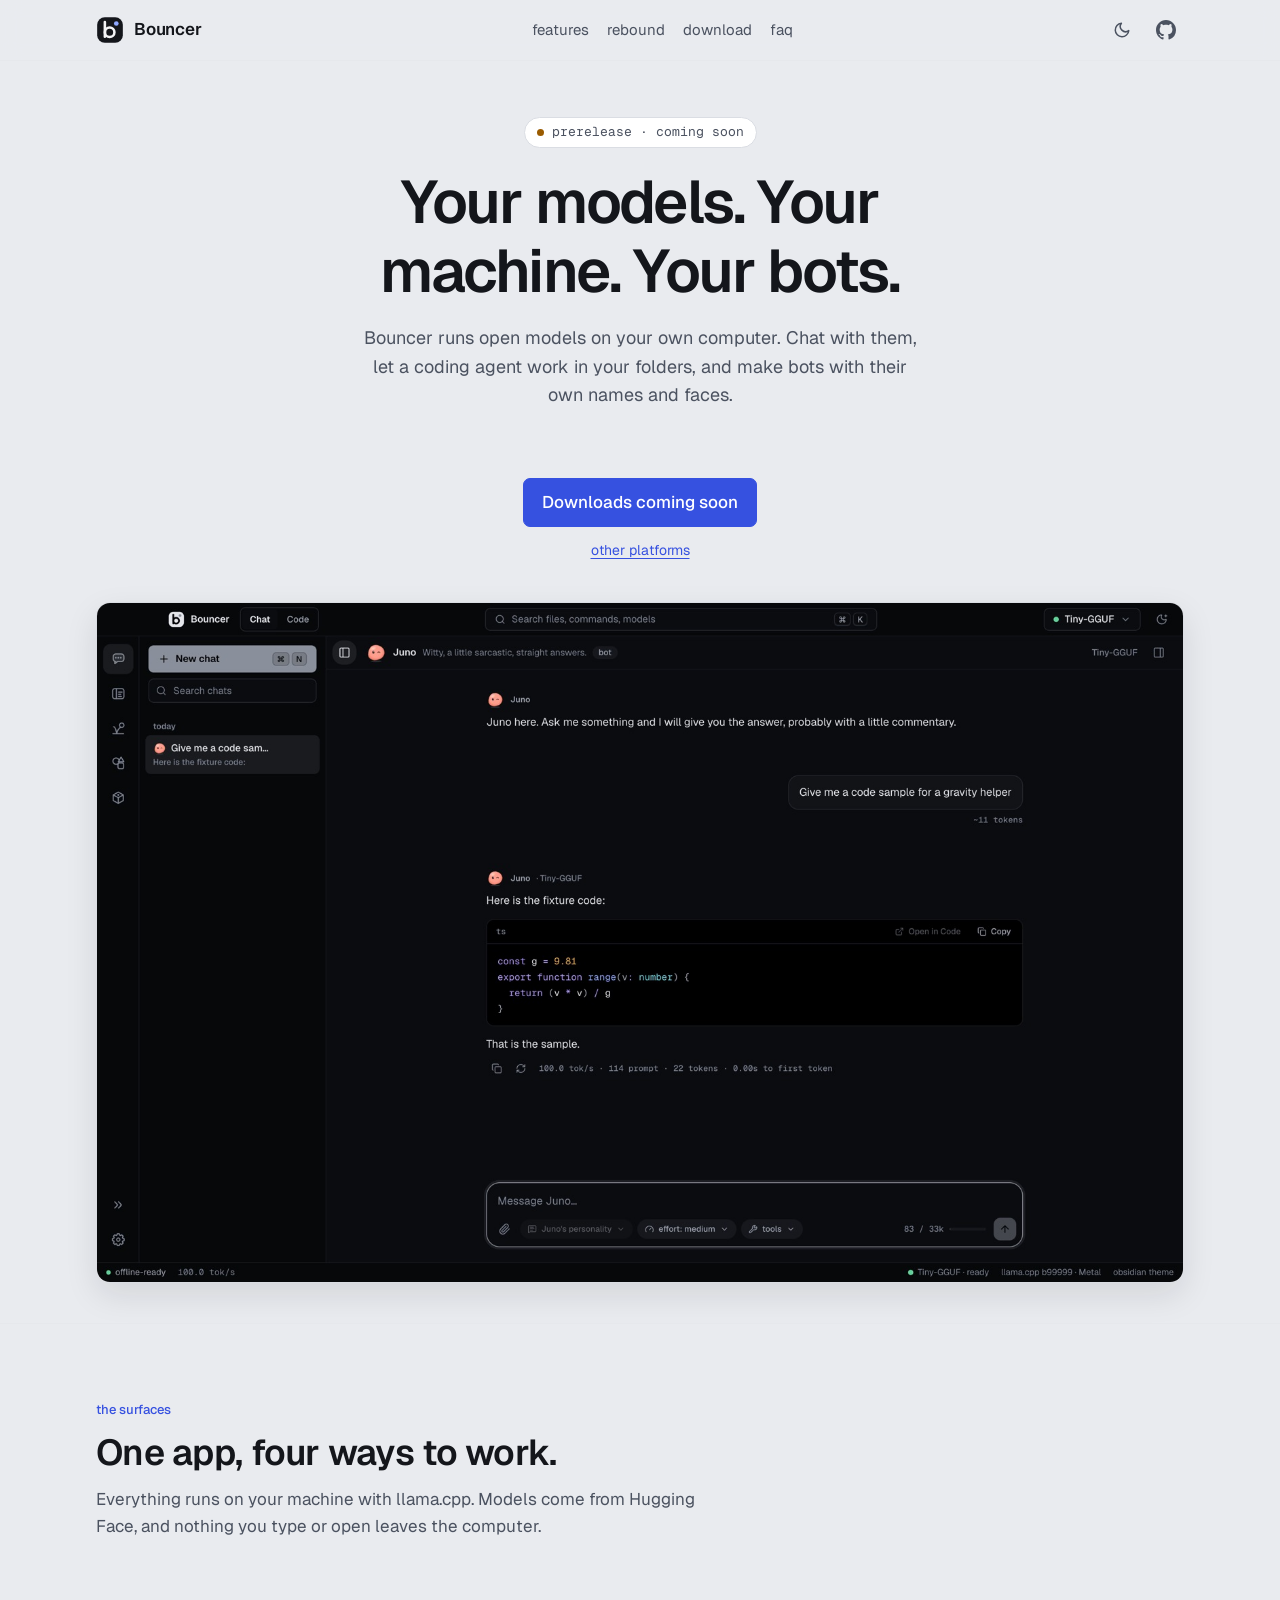
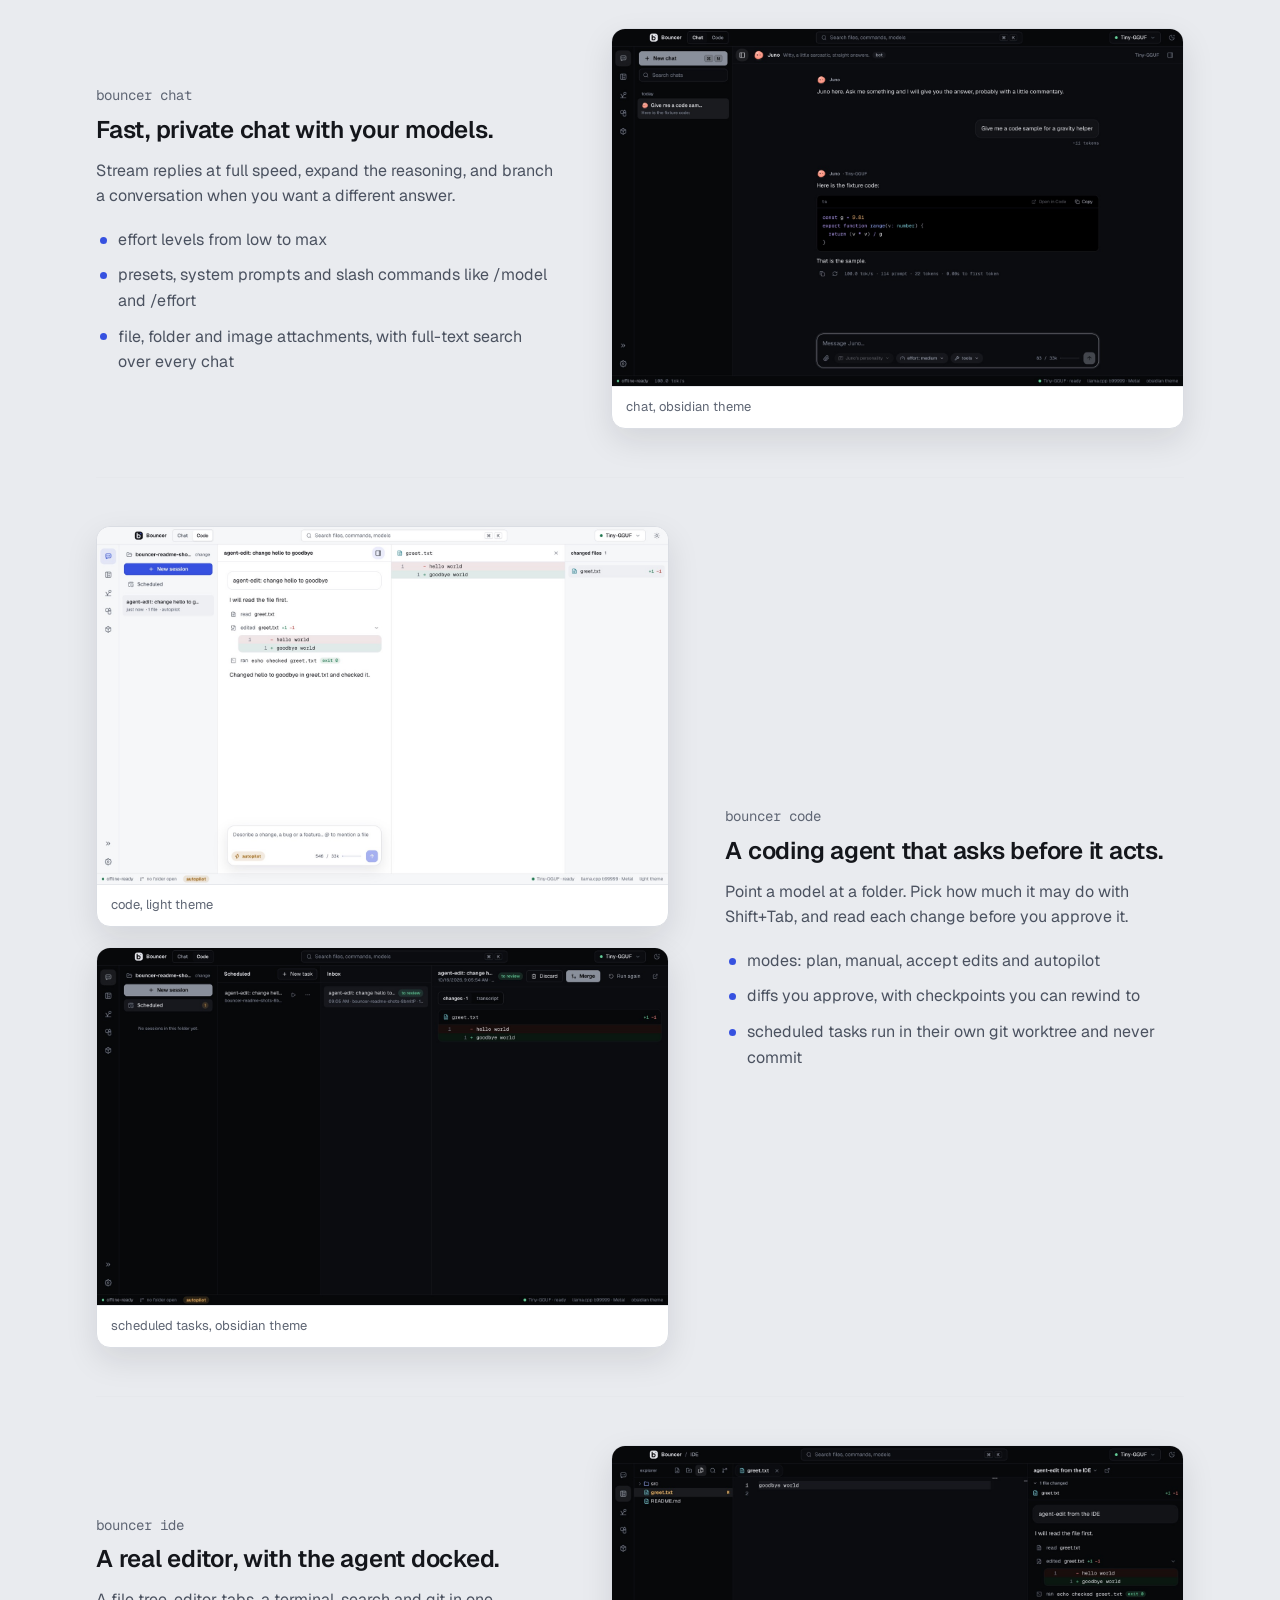
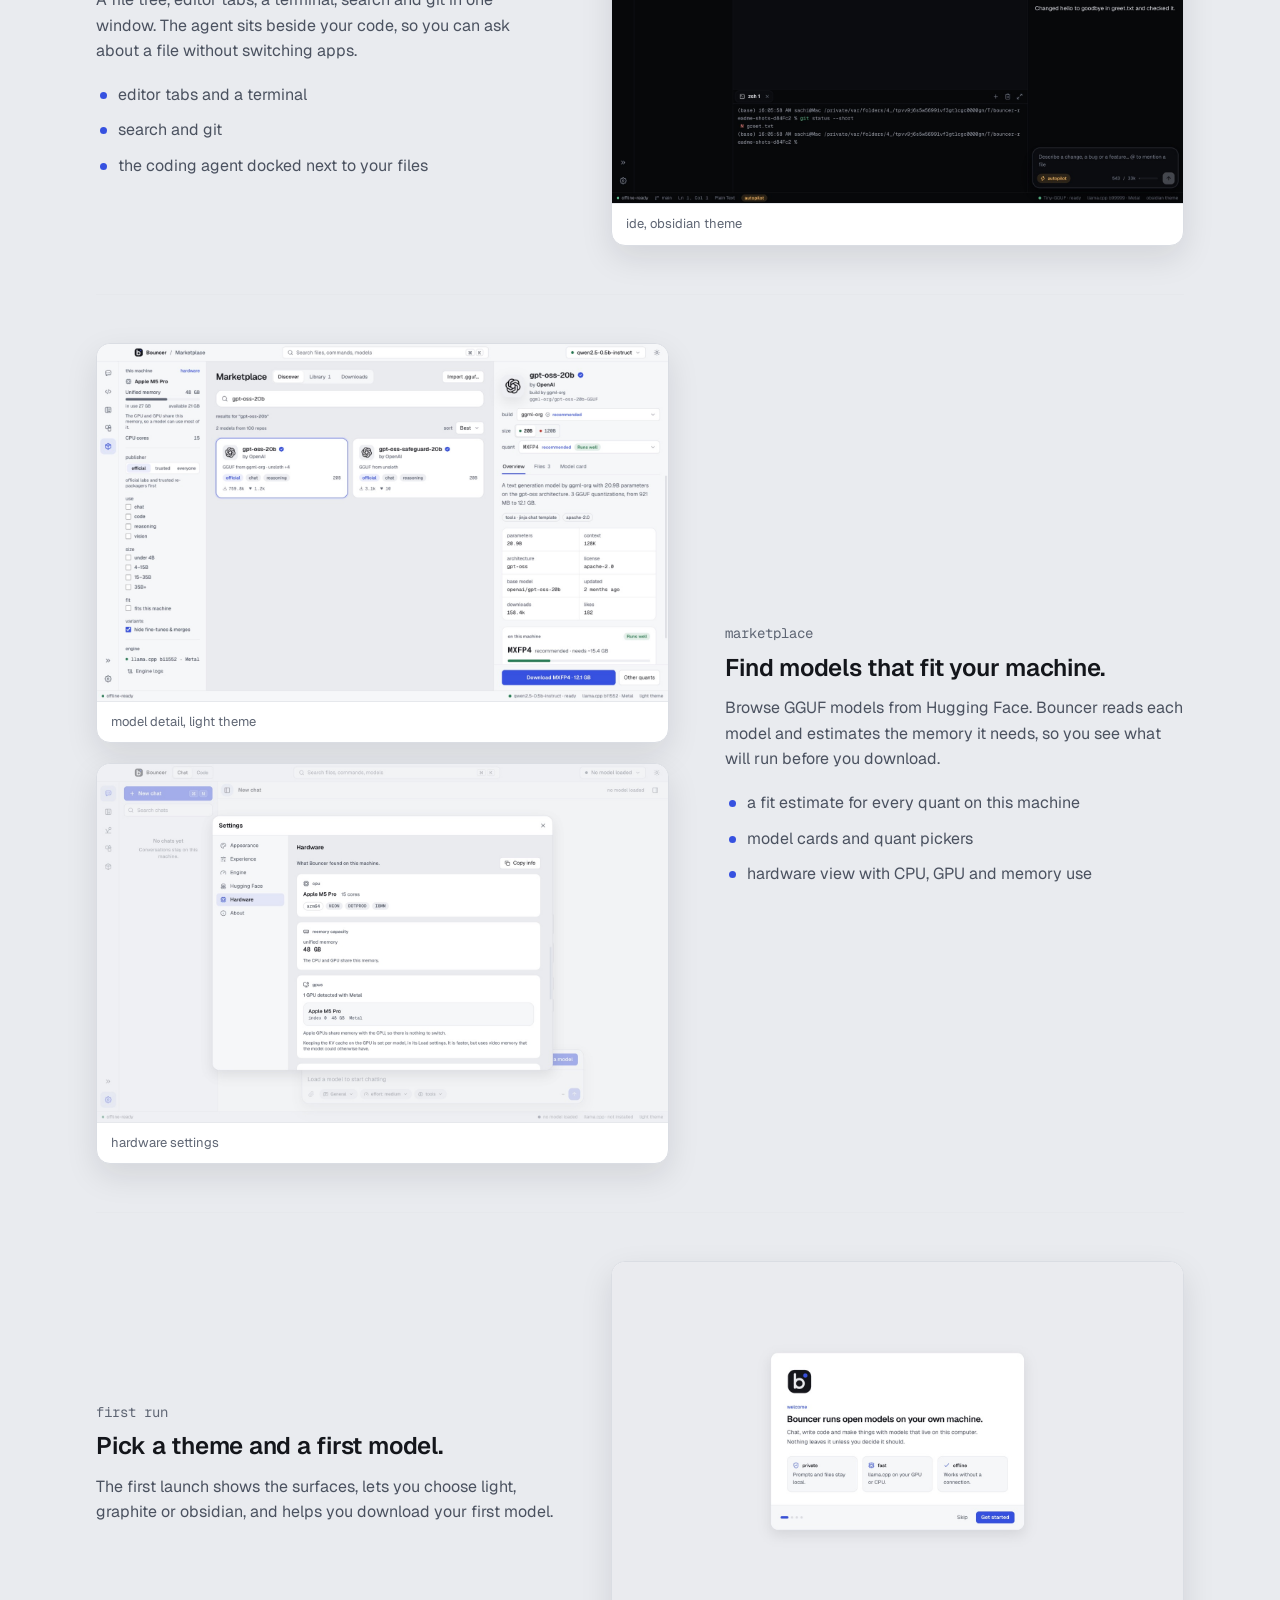
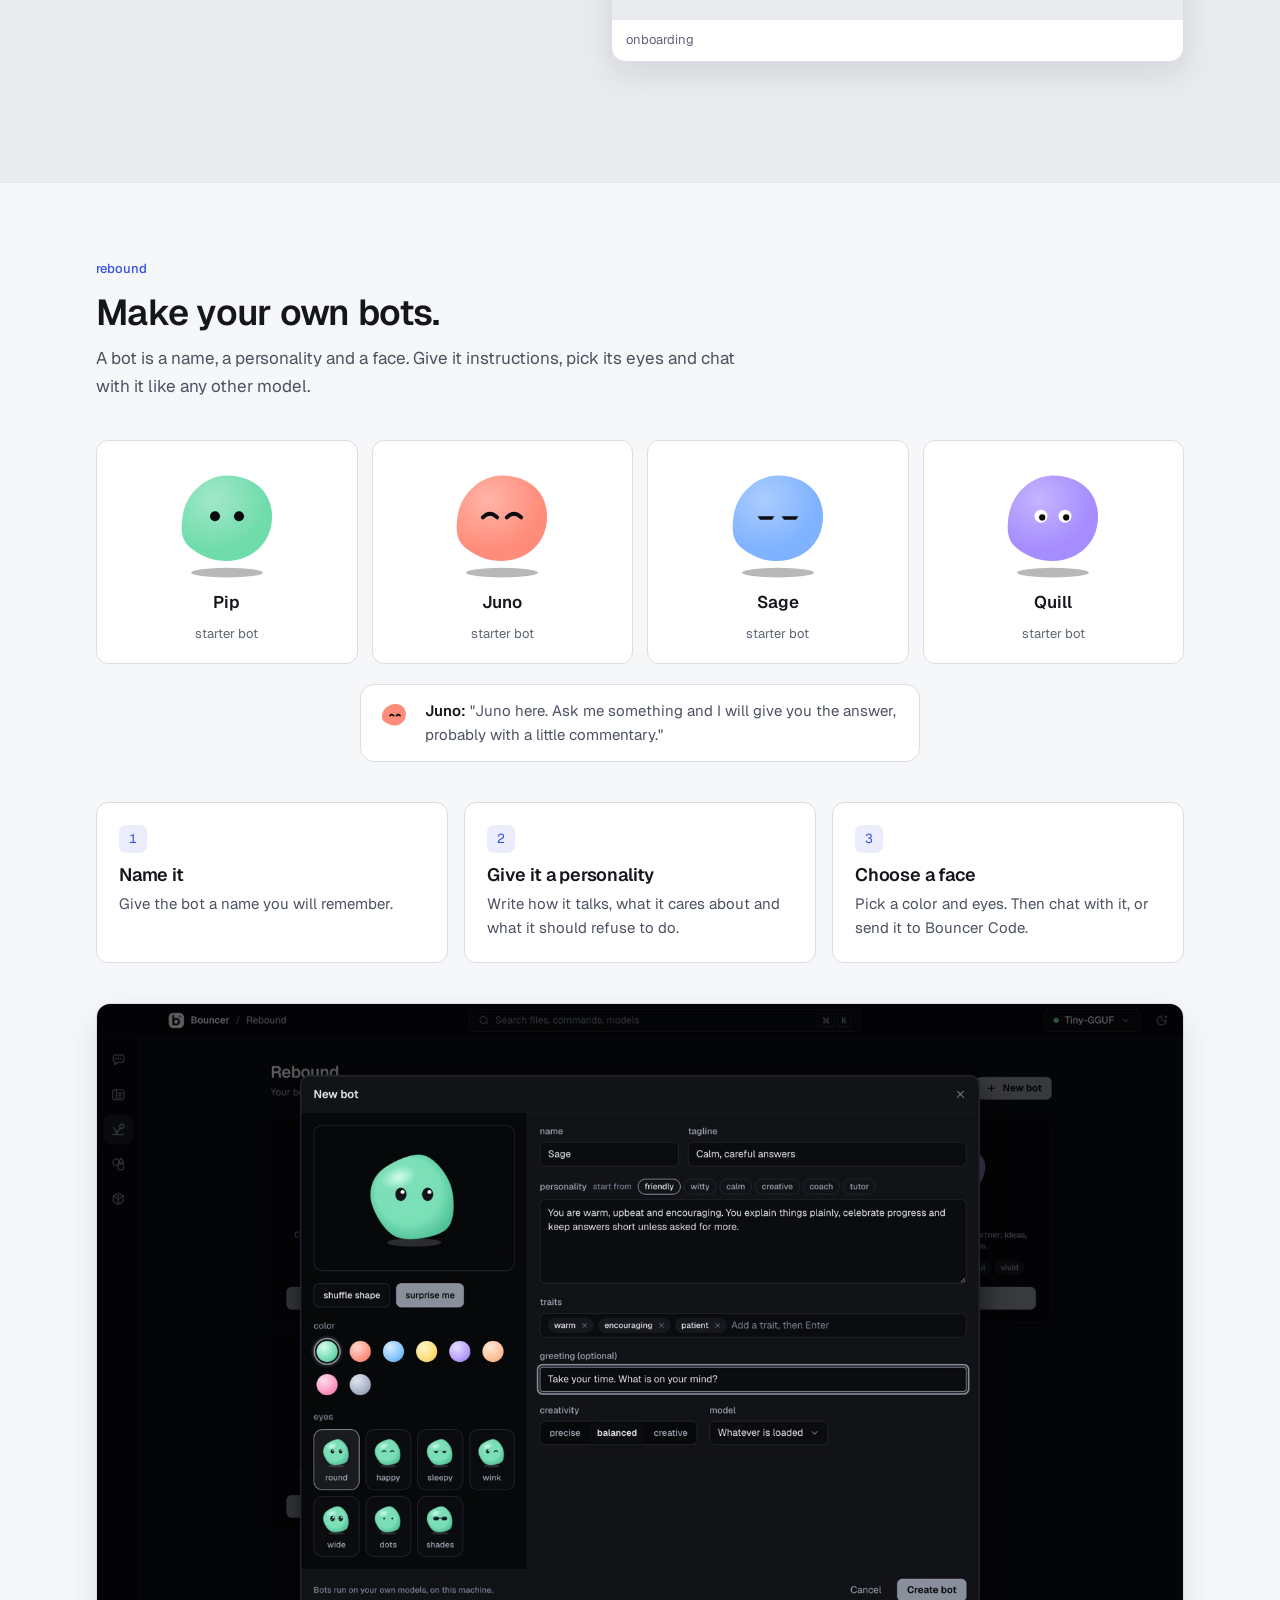
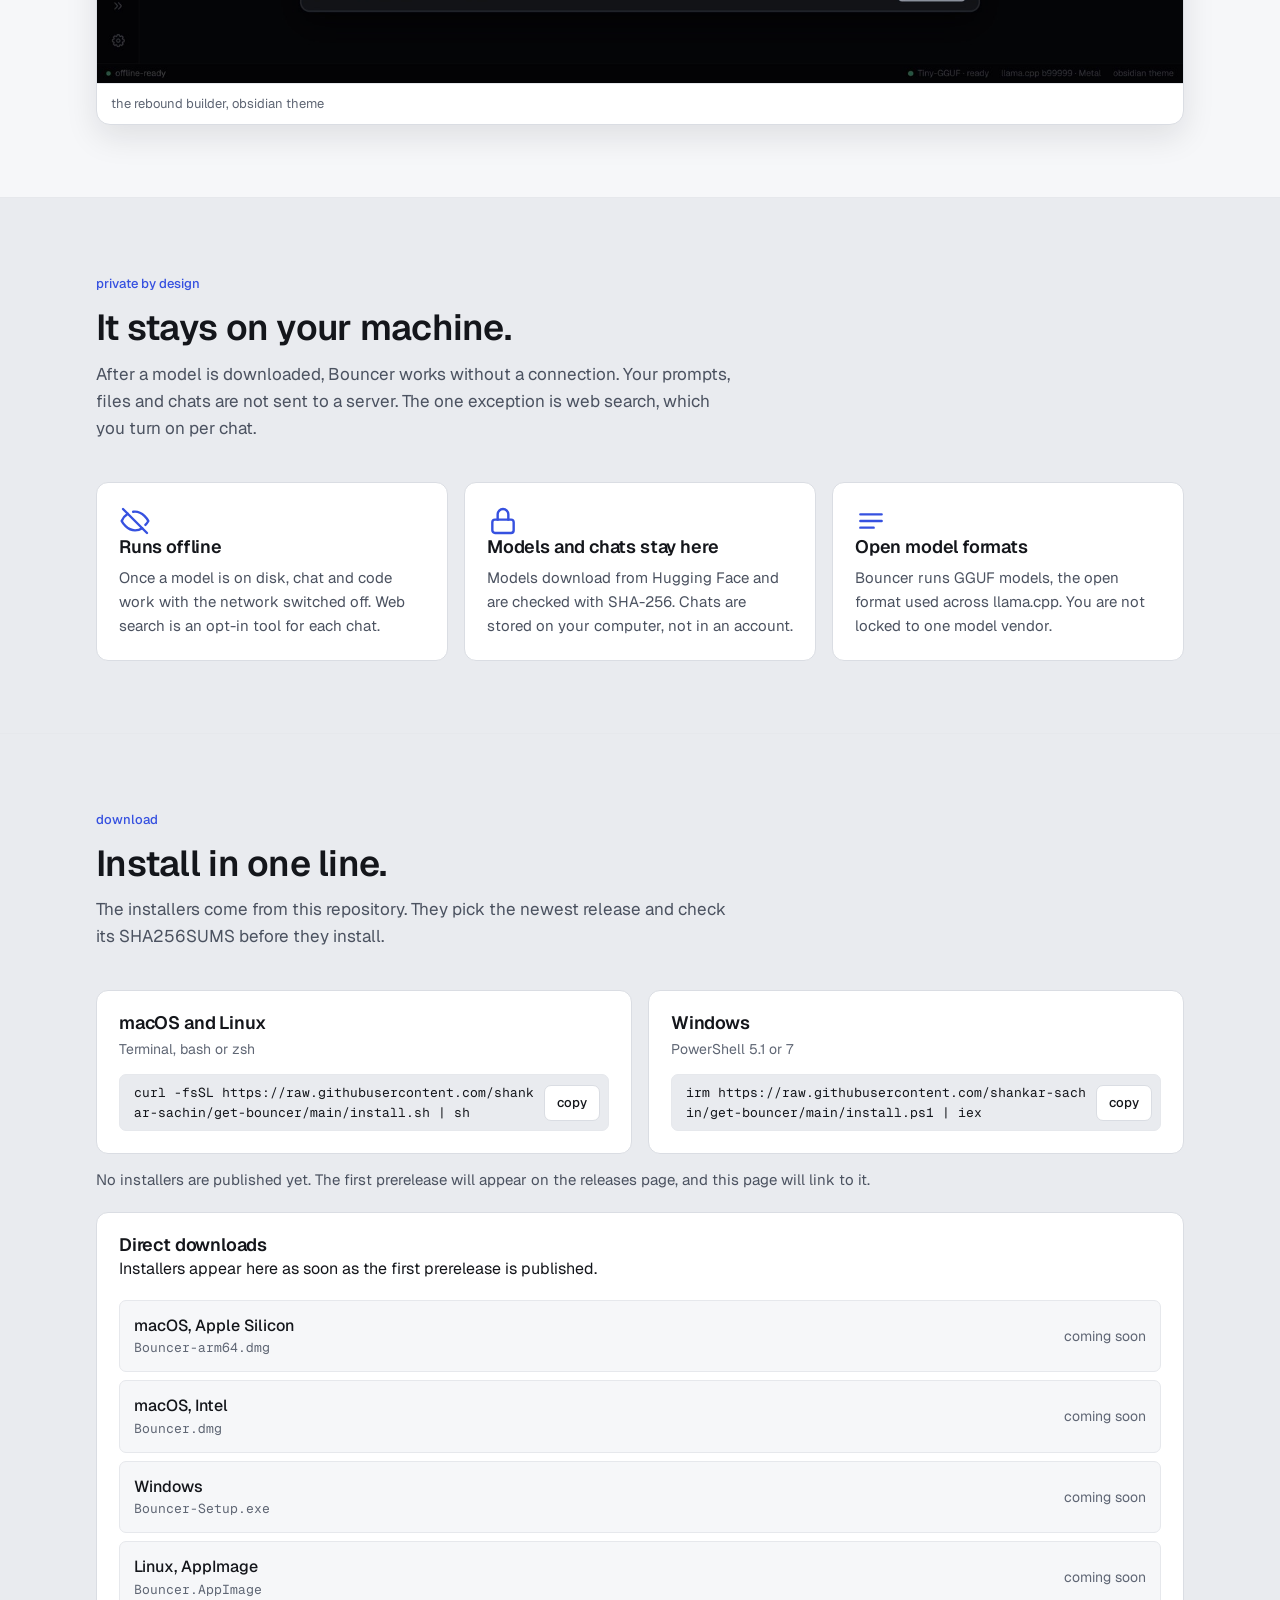
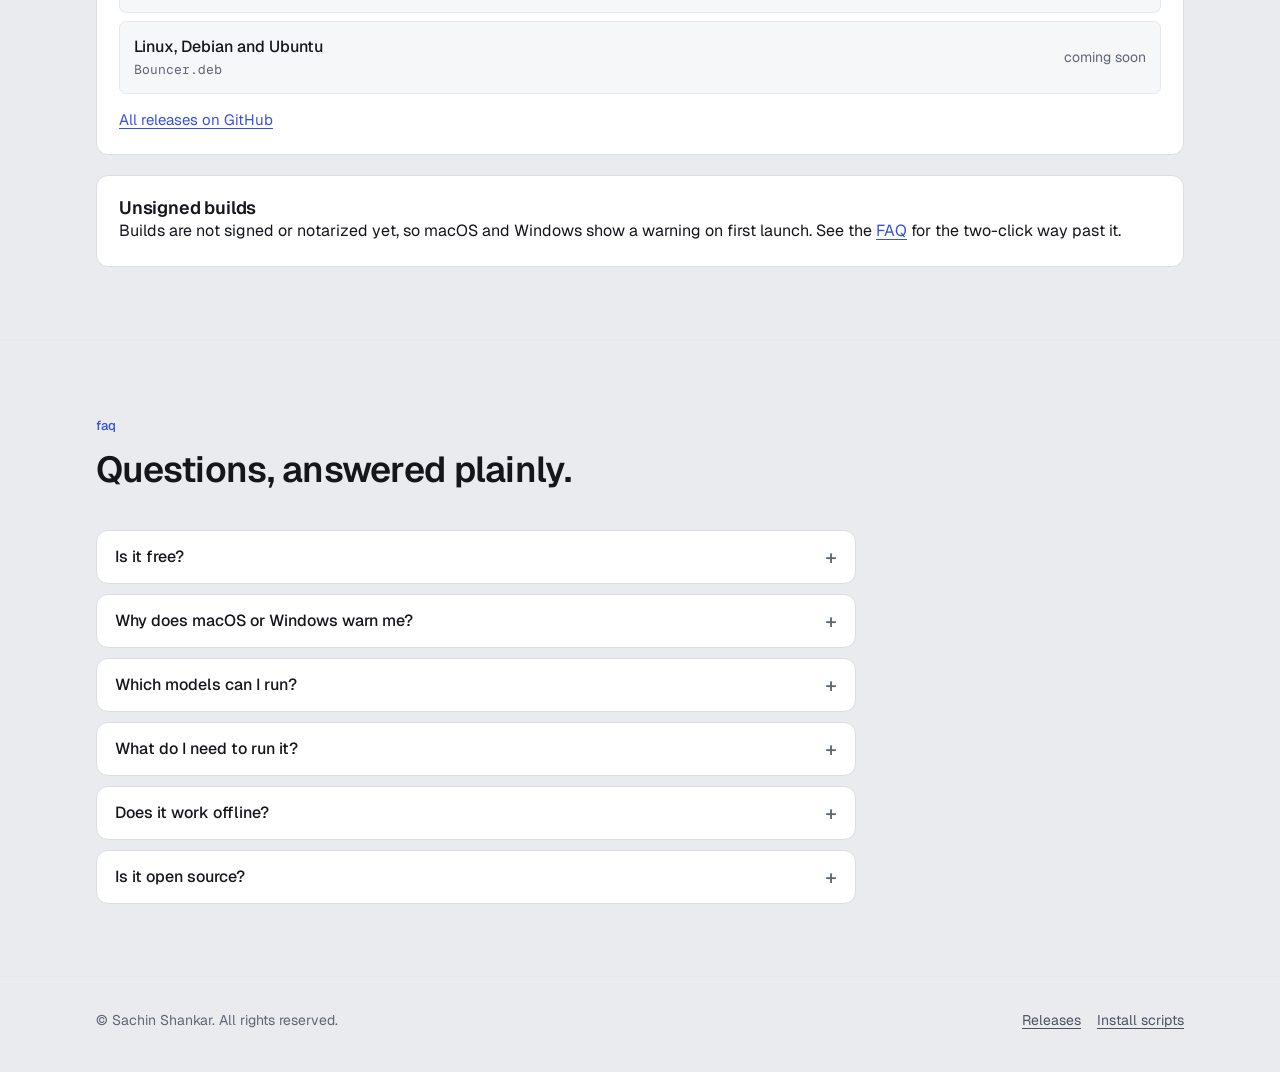
==== commit 0fd37656: "Website: GitHub icon in the header Co-Authored-By: `claude-opus-5-5`" ====
--- a/index.html
+++ b/index.html
@@ -59,7 +59,7 @@
             <path d="M21 12.8A9 9 0 1 1 11.2 3a7 7 0 0 0 9.8 9.8z" />
           </svg>
         </button>
-        <a class="gh" href="https://github.com/shankar-sachin/get-bouncer">github</a>
+        <a class="gh" href="https://github.com/shankar-sachin/get-bouncer" aria-label="Bouncer on GitHub" title="GitHub"><svg viewBox="0 0 16 16" width="20" height="20" aria-hidden="true" fill="currentColor"><path d="M8 0C3.58 0 0 3.58 0 8c0 3.54 2.29 6.53 5.47 7.59.4.07.55-.17.55-.38 0-.19-.01-.82-.01-1.49-2.01.37-2.53-.49-2.69-.94-.09-.23-.48-.94-.82-1.13-.28-.15-.68-.52-.01-.53.63-.01 1.08.58 1.23.82.72 1.21 1.87.87 2.33.66.07-.52.28-.87.51-1.07-1.78-.2-3.64-.89-3.64-3.95 0-.87.31-1.59.82-2.15-.08-.2-.36-1.02.08-2.12 0 0 .67-.21 2.2.82.64-.18 1.32-.27 2-.27.68 0 1.36.09 2 .27 1.53-1.04 2.2-.82 2.2-.82.44 1.1.16 1.92.08 2.12.51.56.82 1.27.82 2.15 0 3.07-1.87 3.75-3.65 3.95.29.25.54.73.54 1.48 0 1.07-.01 1.93-.01 2.2 0 .21.15.46.55.38A8.013 8.013 0 0016 8c0-4.42-3.58-8-8-8z"/></svg></a>
       </div>
     </div>
   </header>
--- a/assets/style.css
+++ b/assets/style.css
@@ -334,8 +334,12 @@
 
 .header-tools .gh {
   color: var(--text-2);
-  font-size: 0.9375rem;
-  padding: 0 10px;
+  display: inline-flex;
+  align-items: center;
+  justify-content: center;
+  width: 36px;
+  height: 36px;
+  border-radius: 10px;
   text-decoration: none;
 }
 
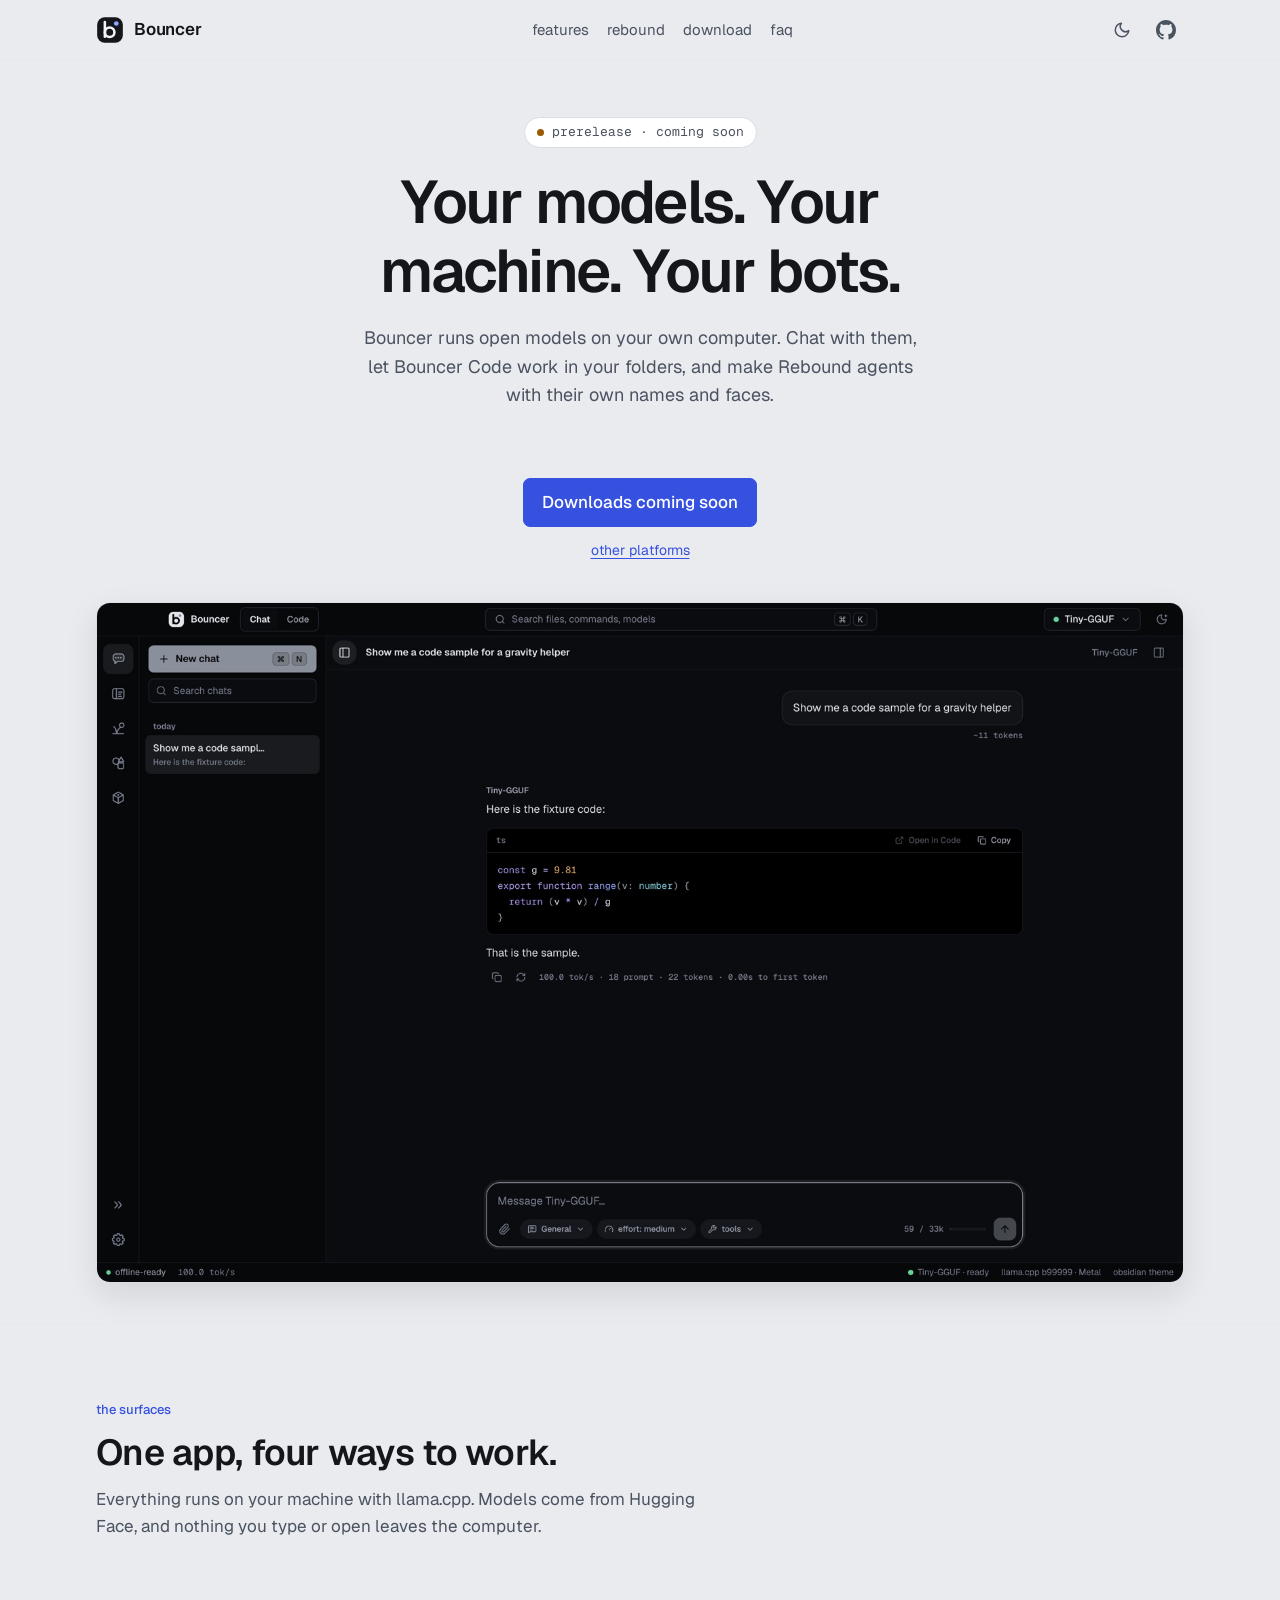
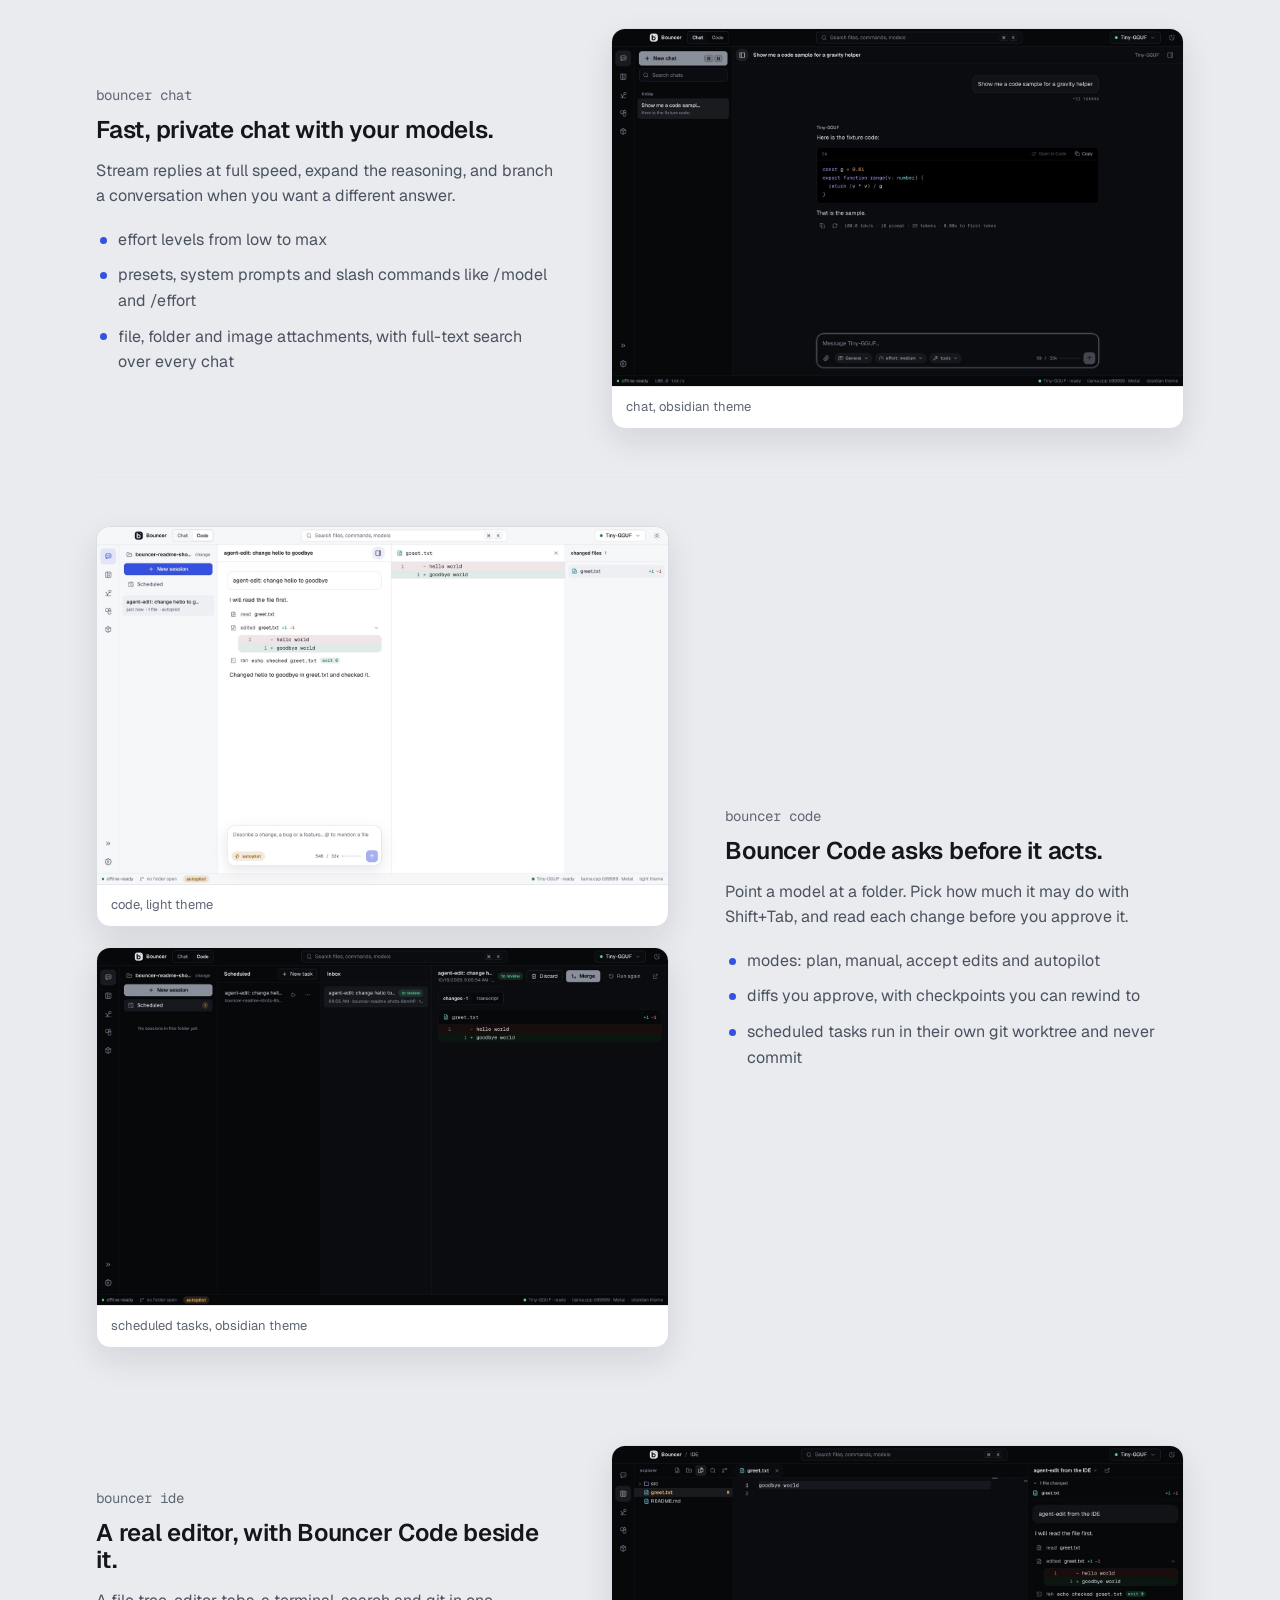
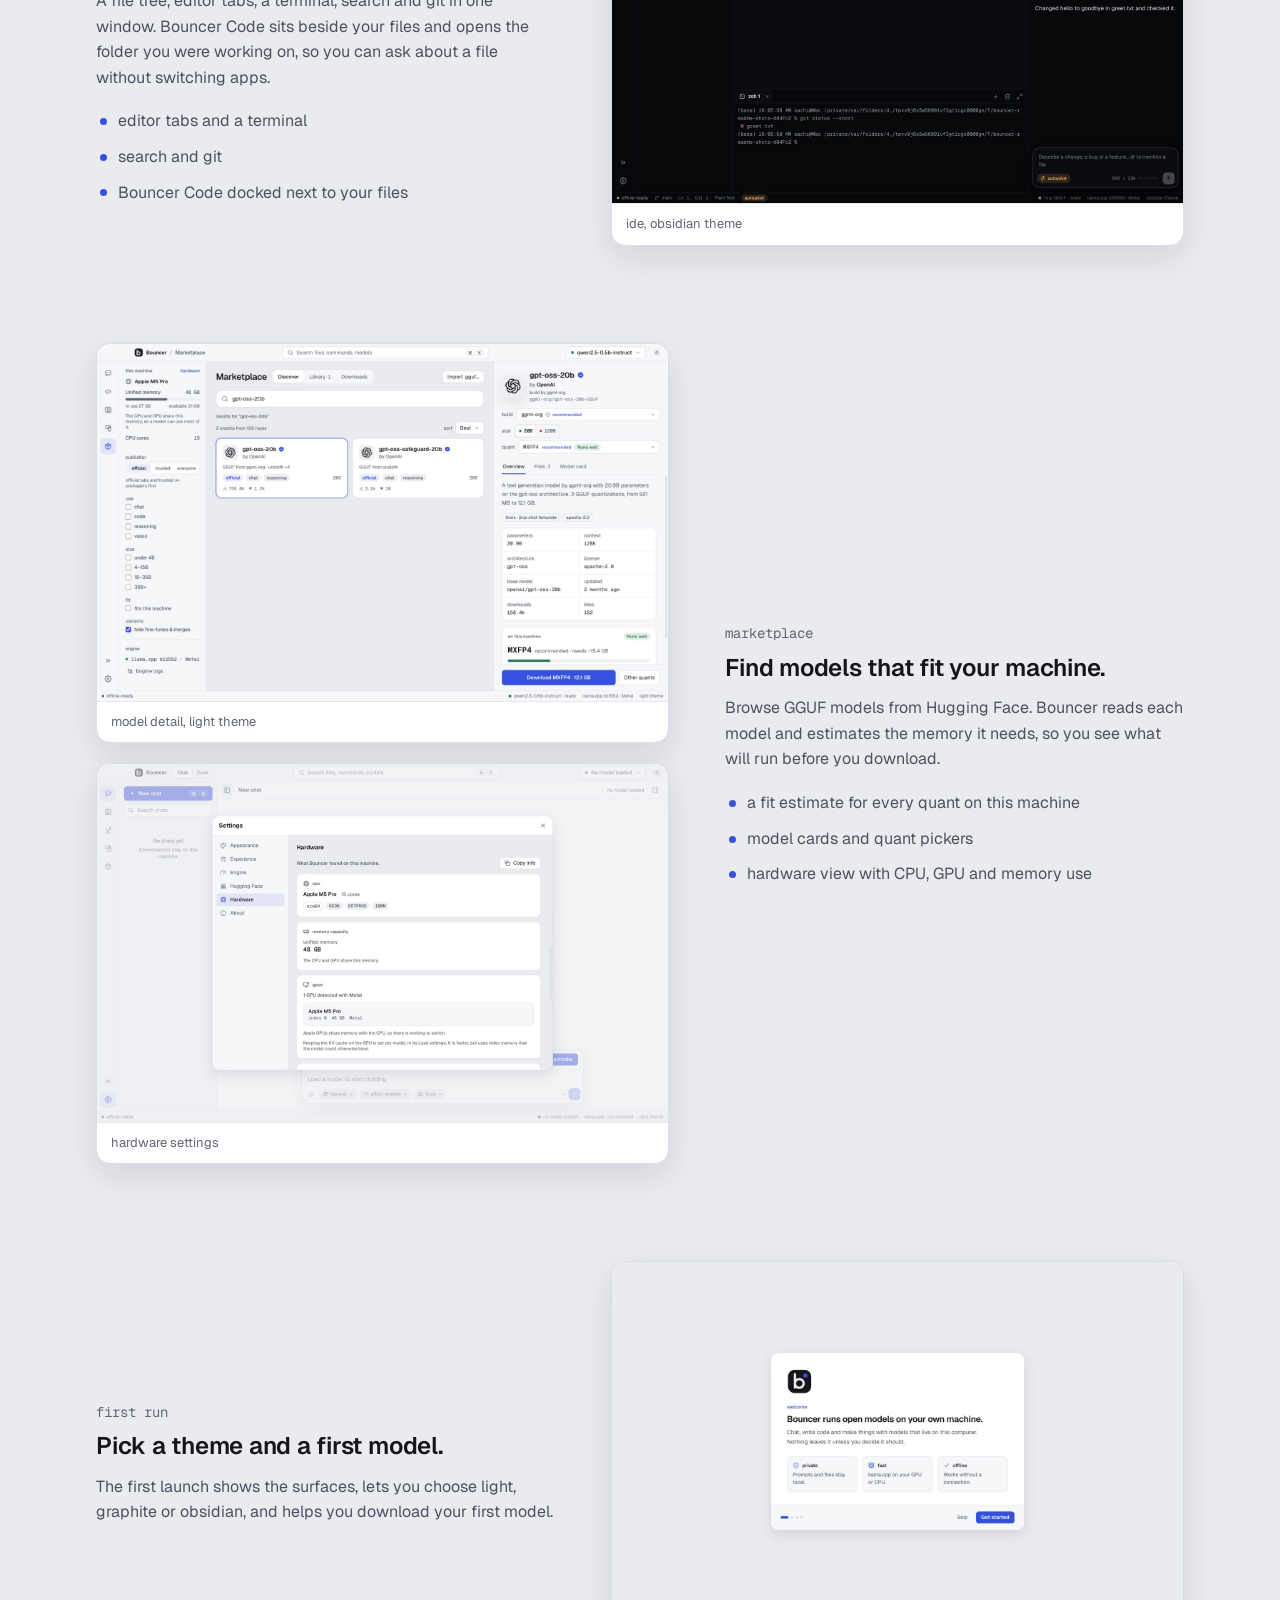
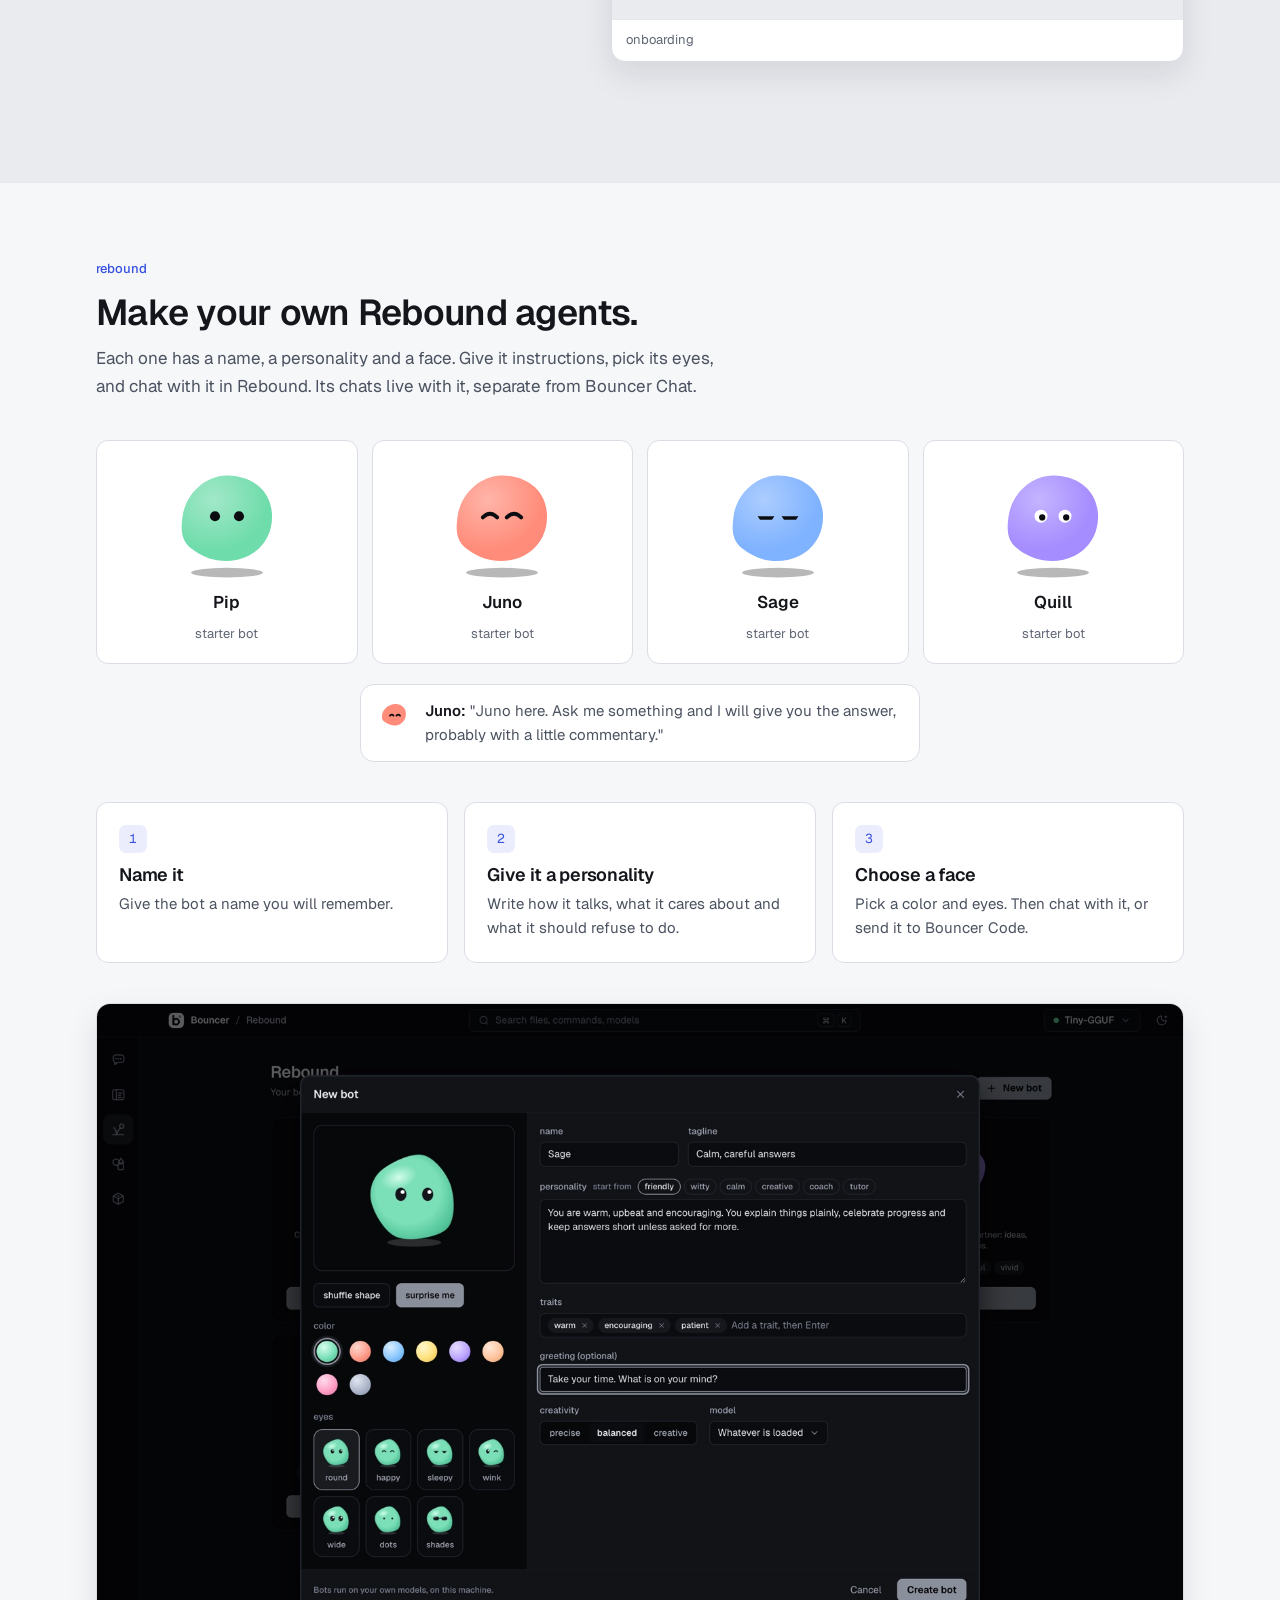
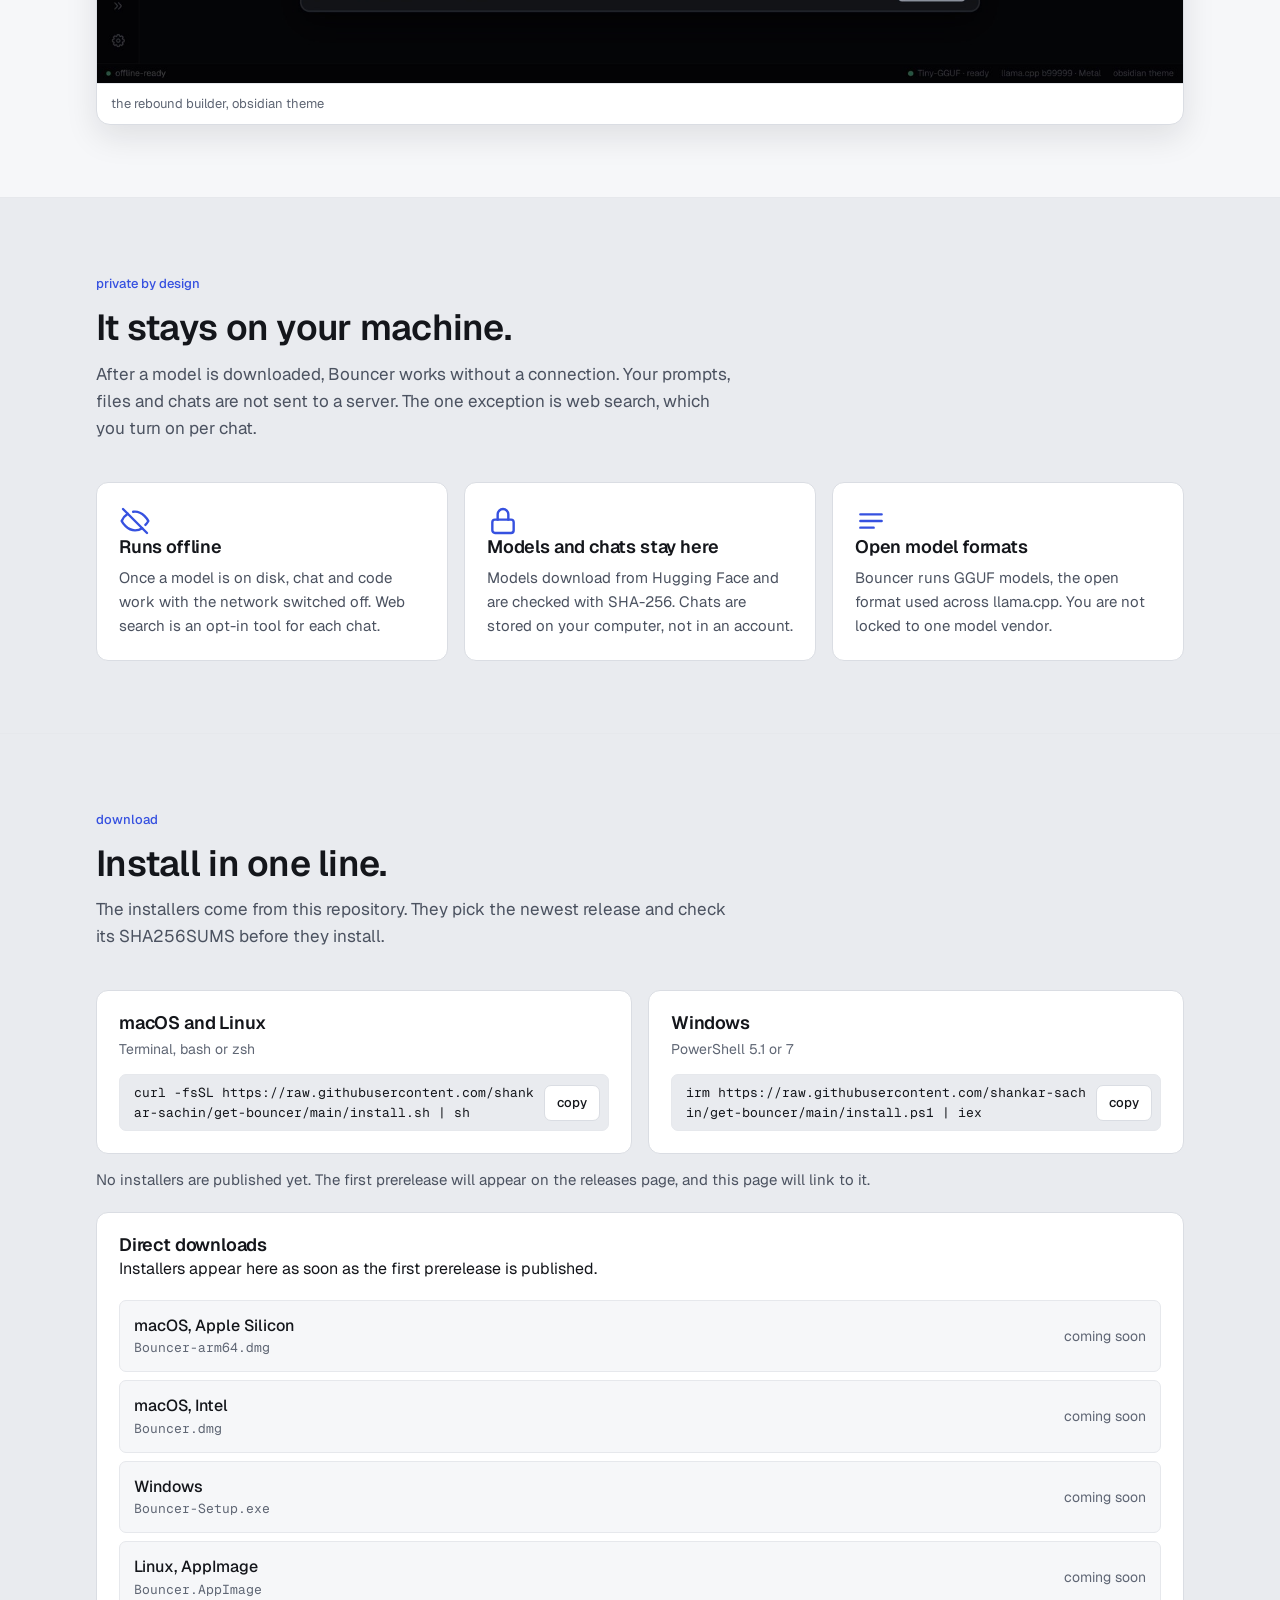
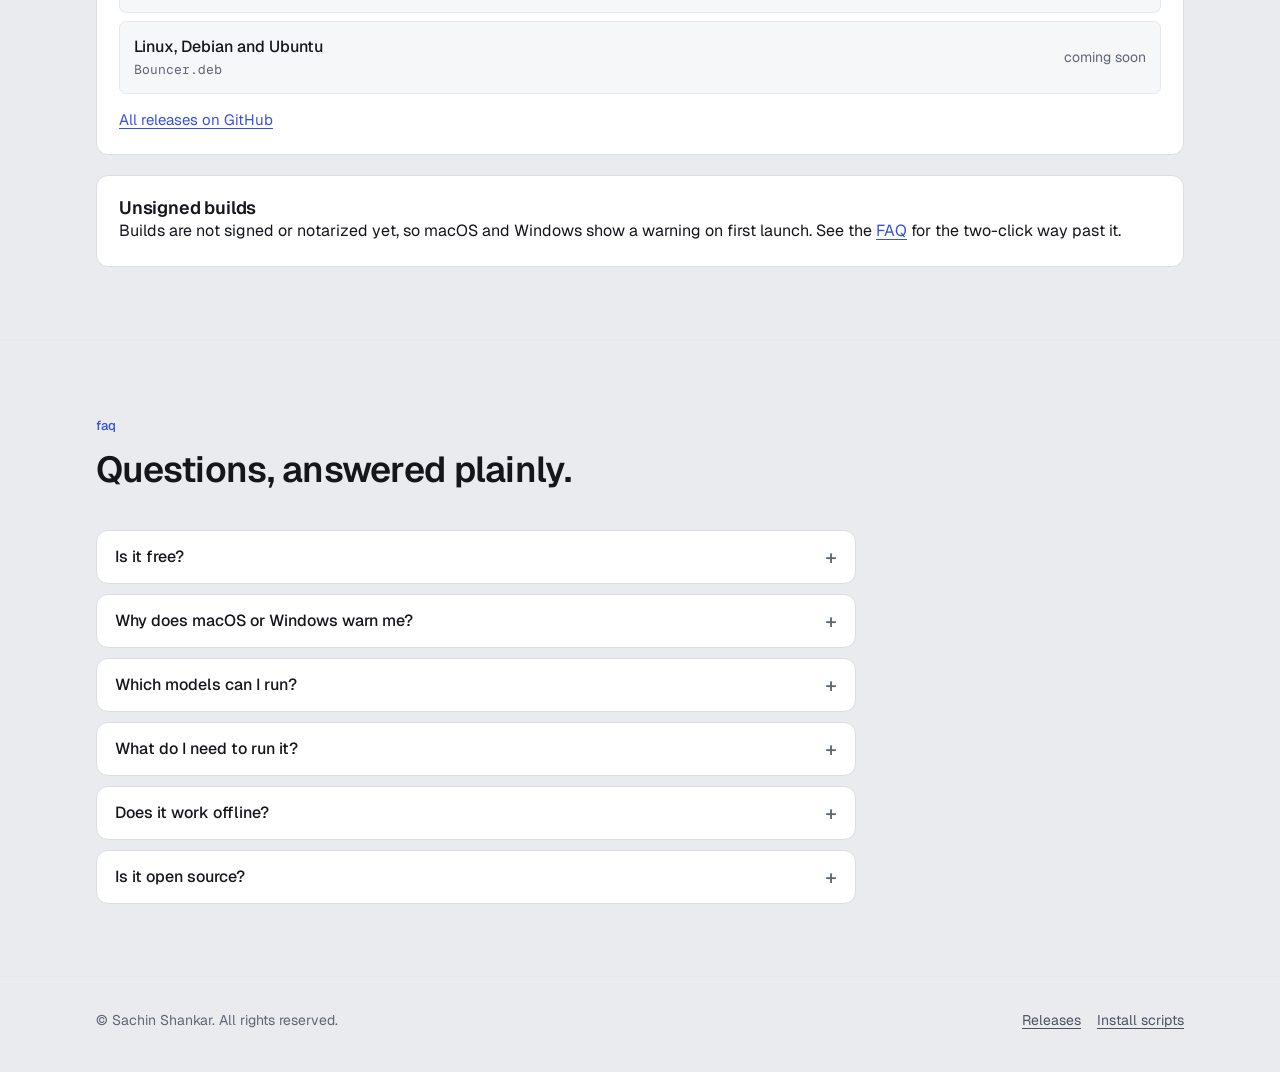
==== commit 69789730: "Website: plain-chat hero; Bouncer Code wording; Rebound agents chat in Rebound Co-Authored-By: `clau" ====
--- a/index.html
+++ b/index.html
@@ -71,7 +71,7 @@
         <div>
           <span class="badge" id="release-badge"><span class="dot" aria-hidden="true"></span><span data-release-label>prerelease · coming soon</span></span>
           <h1 id="hero-title">Your models. Your machine. Your bots.</h1>
-          <p class="lede">Bouncer runs open models on your own computer. Chat with them, let a coding agent work in your folders, and make bots with their own names and faces.</p>
+          <p class="lede">Bouncer runs open models on your own computer. Chat with them, let Bouncer Code work in your folders, and make Rebound agents with their own names and faces.</p>
         </div>
 
         <div class="hero-actions">
@@ -82,7 +82,7 @@
         </div>
 
         <figure class="hero-shot" style="margin: 0">
-          <img src="assets/screens/hero-obsidian.jpg" width="1600" height="1000" alt="Bouncer Chat in the obsidian theme: a bot named Juno answers in a code block, with the effort and tools controls under the composer" fetchpriority="high" />
+          <img src="assets/screens/hero-obsidian.jpg" width="1600" height="1000" alt="Bouncer Chat in the obsidian theme: a local model answers with a code block, with the effort and tools controls under the composer" fetchpriority="high" />
         </figure>
       </div>
     </section>
@@ -116,7 +116,7 @@
         <div class="feature is-flip">
           <div class="copy-col">
             <span class="kicker">bouncer code</span>
-            <h3 style="margin-top: 8px; font-size: 1.5rem">A coding agent that asks before it acts.</h3>
+            <h3 style="margin-top: 8px; font-size: 1.5rem">Bouncer Code asks before it acts.</h3>
             <p>Point a model at a folder. Pick how much it may do with Shift+Tab, and read each change before you approve it.</p>
             <ul>
               <li>modes: plan, manual, accept edits and autopilot</li>
@@ -126,7 +126,7 @@
           </div>
           <div>
             <figure class="shot">
-              <img src="assets/screens/code-light.jpg" width="1600" height="1000" loading="lazy" alt="Bouncer Code in the light theme, with the agent working inside a project folder" />
+              <img src="assets/screens/code-light.jpg" width="1600" height="1000" loading="lazy" alt="Bouncer Code in the light theme, working inside a project folder" />
               <figcaption>code, light theme</figcaption>
             </figure>
             <figure class="shot" style="margin-top: 20px">
@@ -139,16 +139,16 @@
         <div class="feature">
           <div class="copy-col">
             <span class="kicker">bouncer ide</span>
-            <h3 style="margin-top: 8px; font-size: 1.5rem">A real editor, with the agent docked.</h3>
-            <p>A file tree, editor tabs, a terminal, search and git in one window. The agent sits beside your code, so you can ask about a file without switching apps.</p>
+            <h3 style="margin-top: 8px; font-size: 1.5rem">A real editor, with Bouncer Code beside it.</h3>
+            <p>A file tree, editor tabs, a terminal, search and git in one window. Bouncer Code sits beside your files and opens the folder you were working on, so you can ask about a file without switching apps.</p>
             <ul>
               <li>editor tabs and a terminal</li>
               <li>search and git</li>
-              <li>the coding agent docked next to your files</li>
+              <li>Bouncer Code docked next to your files</li>
             </ul>
           </div>
           <figure class="shot">
-            <img src="assets/screens/ide-obsidian.jpg" width="1600" height="1000" loading="lazy" alt="Bouncer IDE in the obsidian theme with file tree, editor and docked agent" />
+            <img src="assets/screens/ide-obsidian.jpg" width="1600" height="1000" loading="lazy" alt="Bouncer IDE in the obsidian theme with file tree, editor and Bouncer Code beside it" />
             <figcaption>ide, obsidian theme</figcaption>
           </figure>
         </div>
@@ -195,8 +195,8 @@
       <div class="wrap">
         <div class="section-head">
           <span class="eyebrow">rebound</span>
-          <h2 id="rebound-title">Make your own bots.</h2>
-          <p>A bot is a name, a personality and a face. Give it instructions, pick its eyes and chat with it like any other model.</p>
+          <h2 id="rebound-title">Make your own Rebound agents.</h2>
+          <p>Each one has a name, a personality and a face. Give it instructions, pick its eyes, and chat with it in Rebound. Its chats live with it, separate from Bouncer Chat.</p>
         </div>
 
         <div class="bots" aria-label="starter bots">
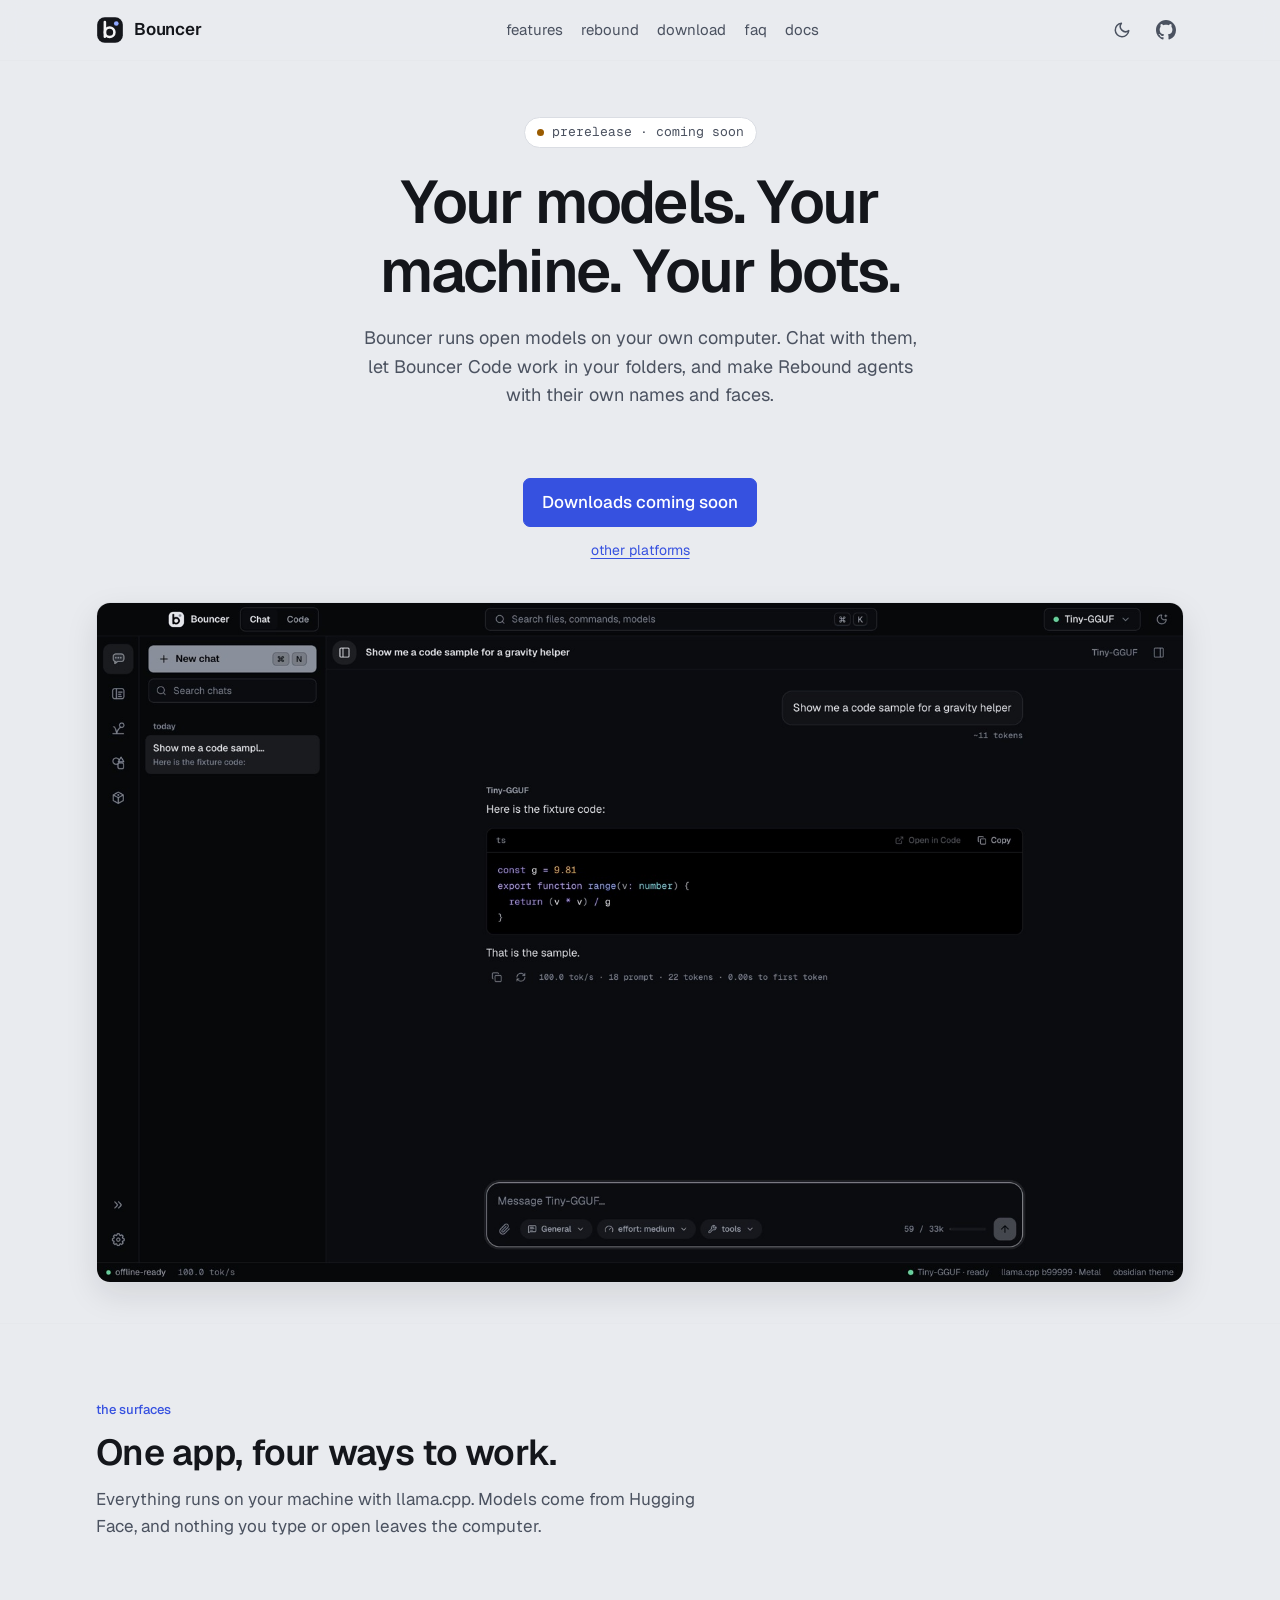
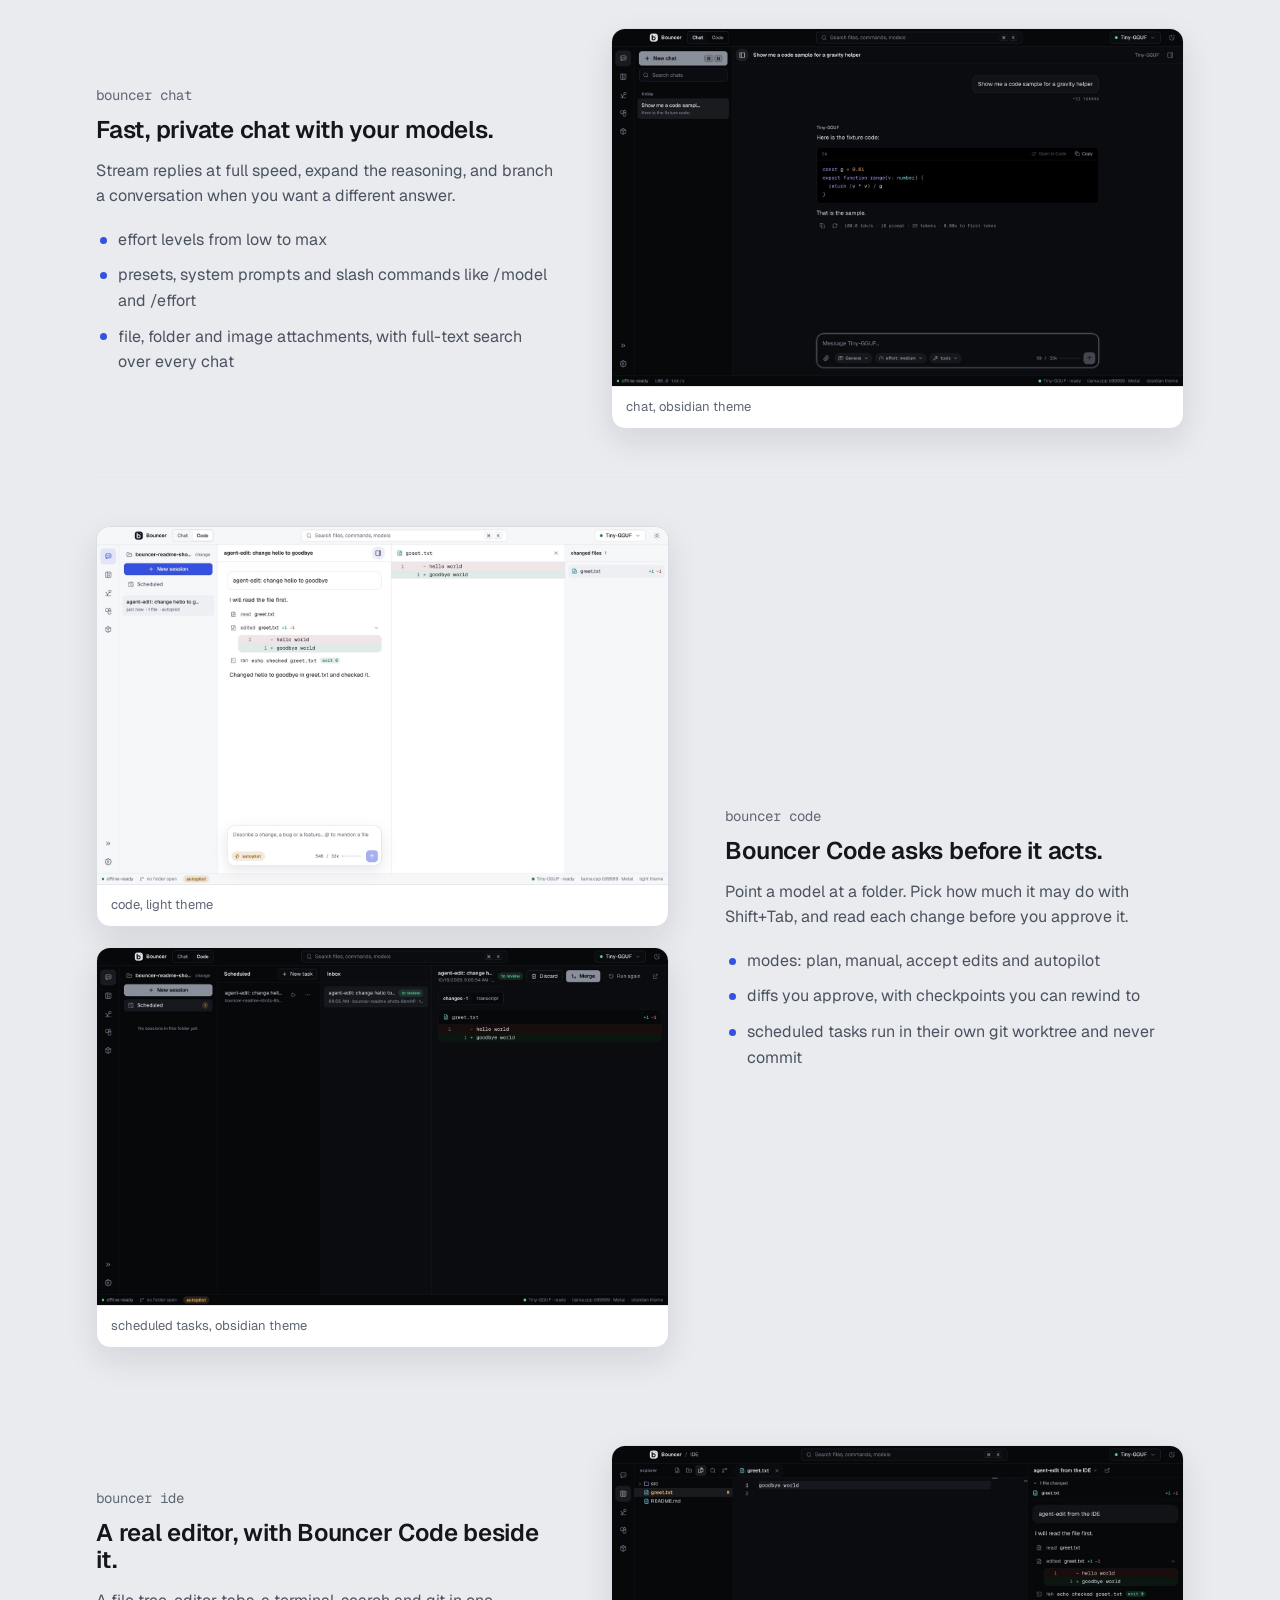
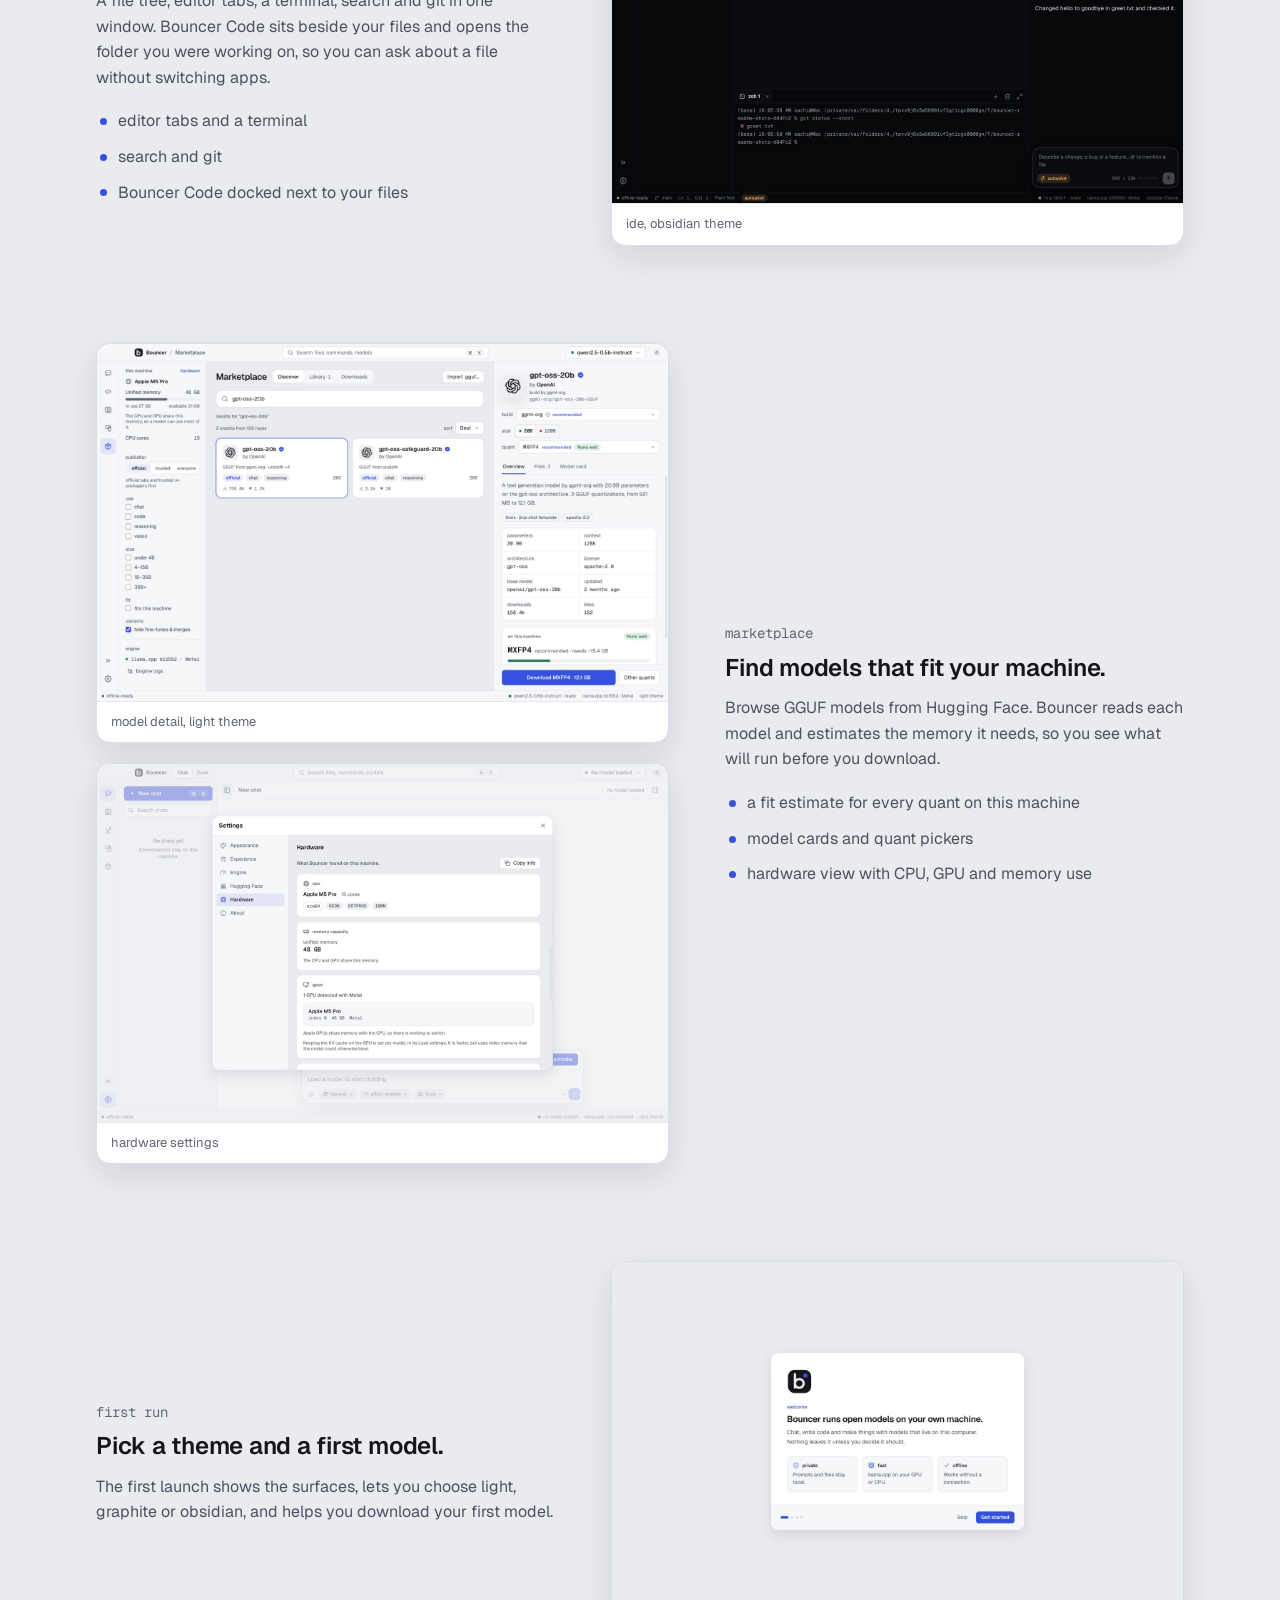
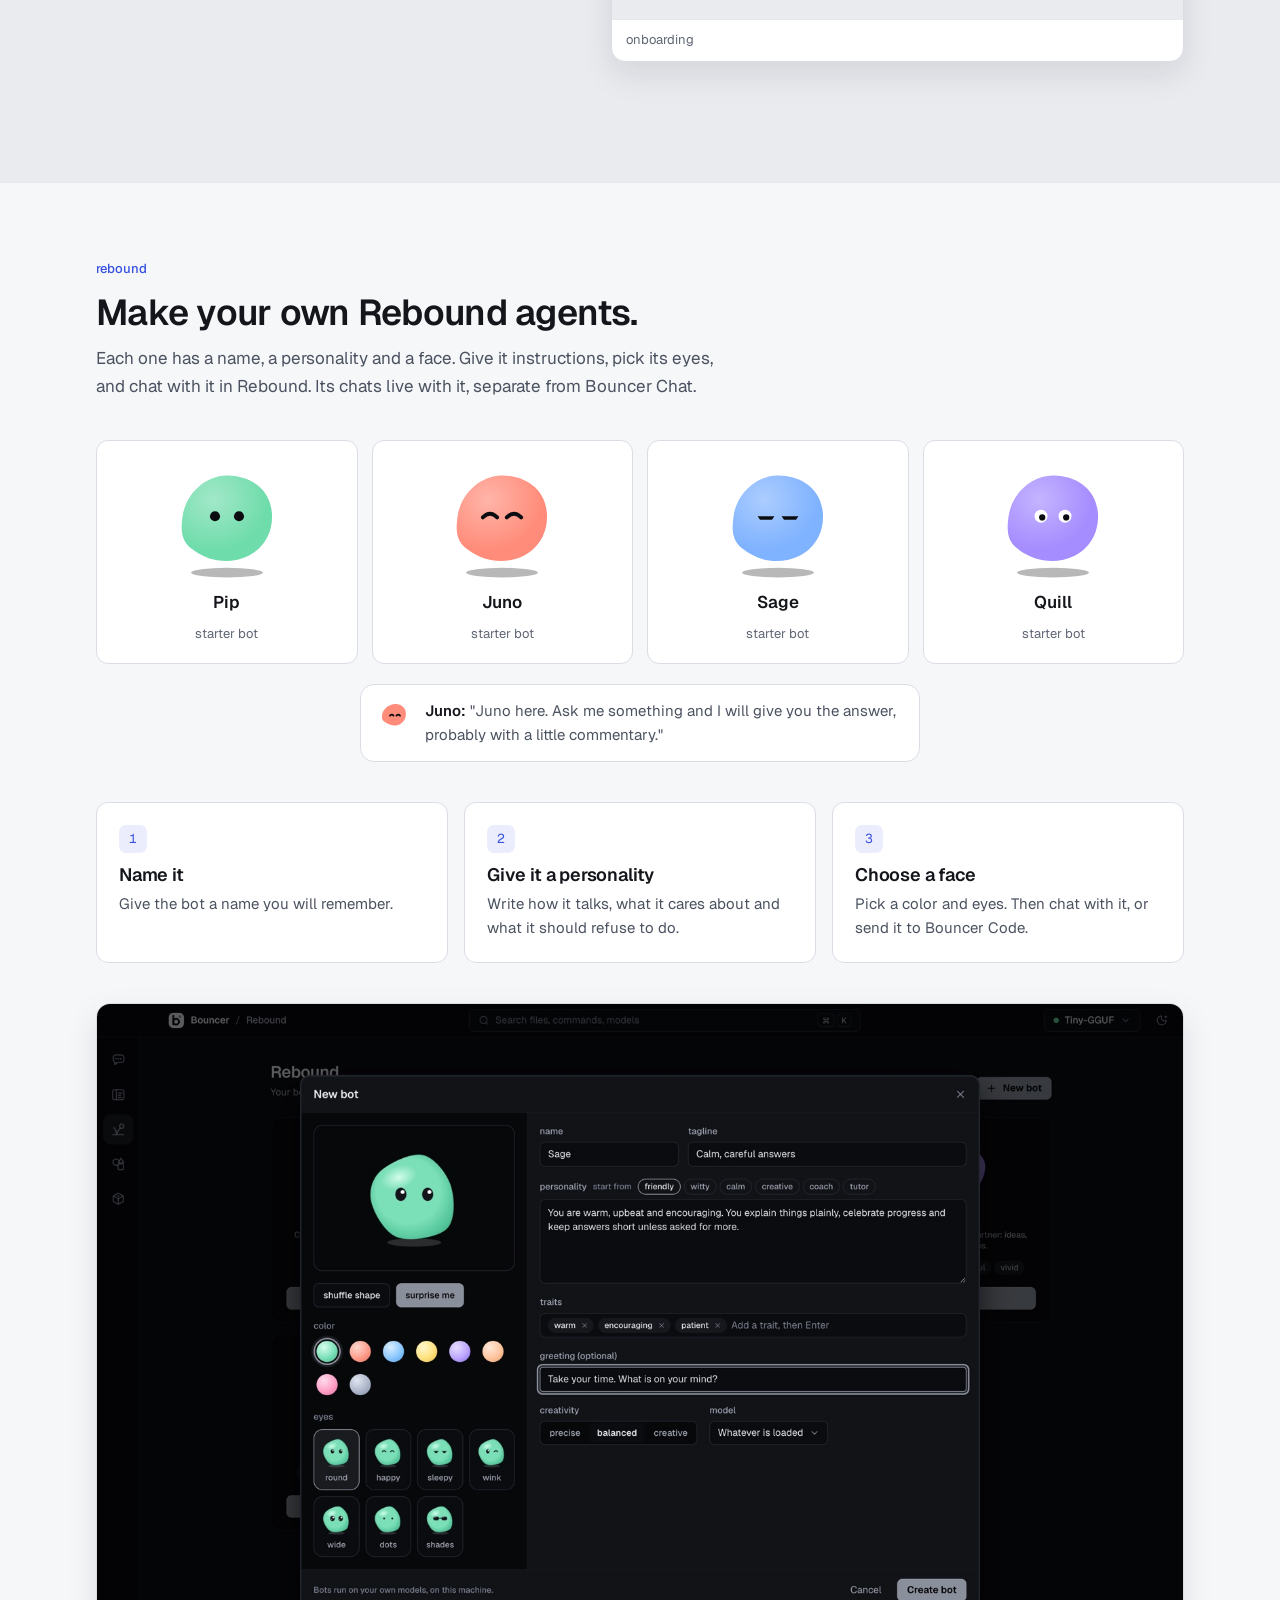
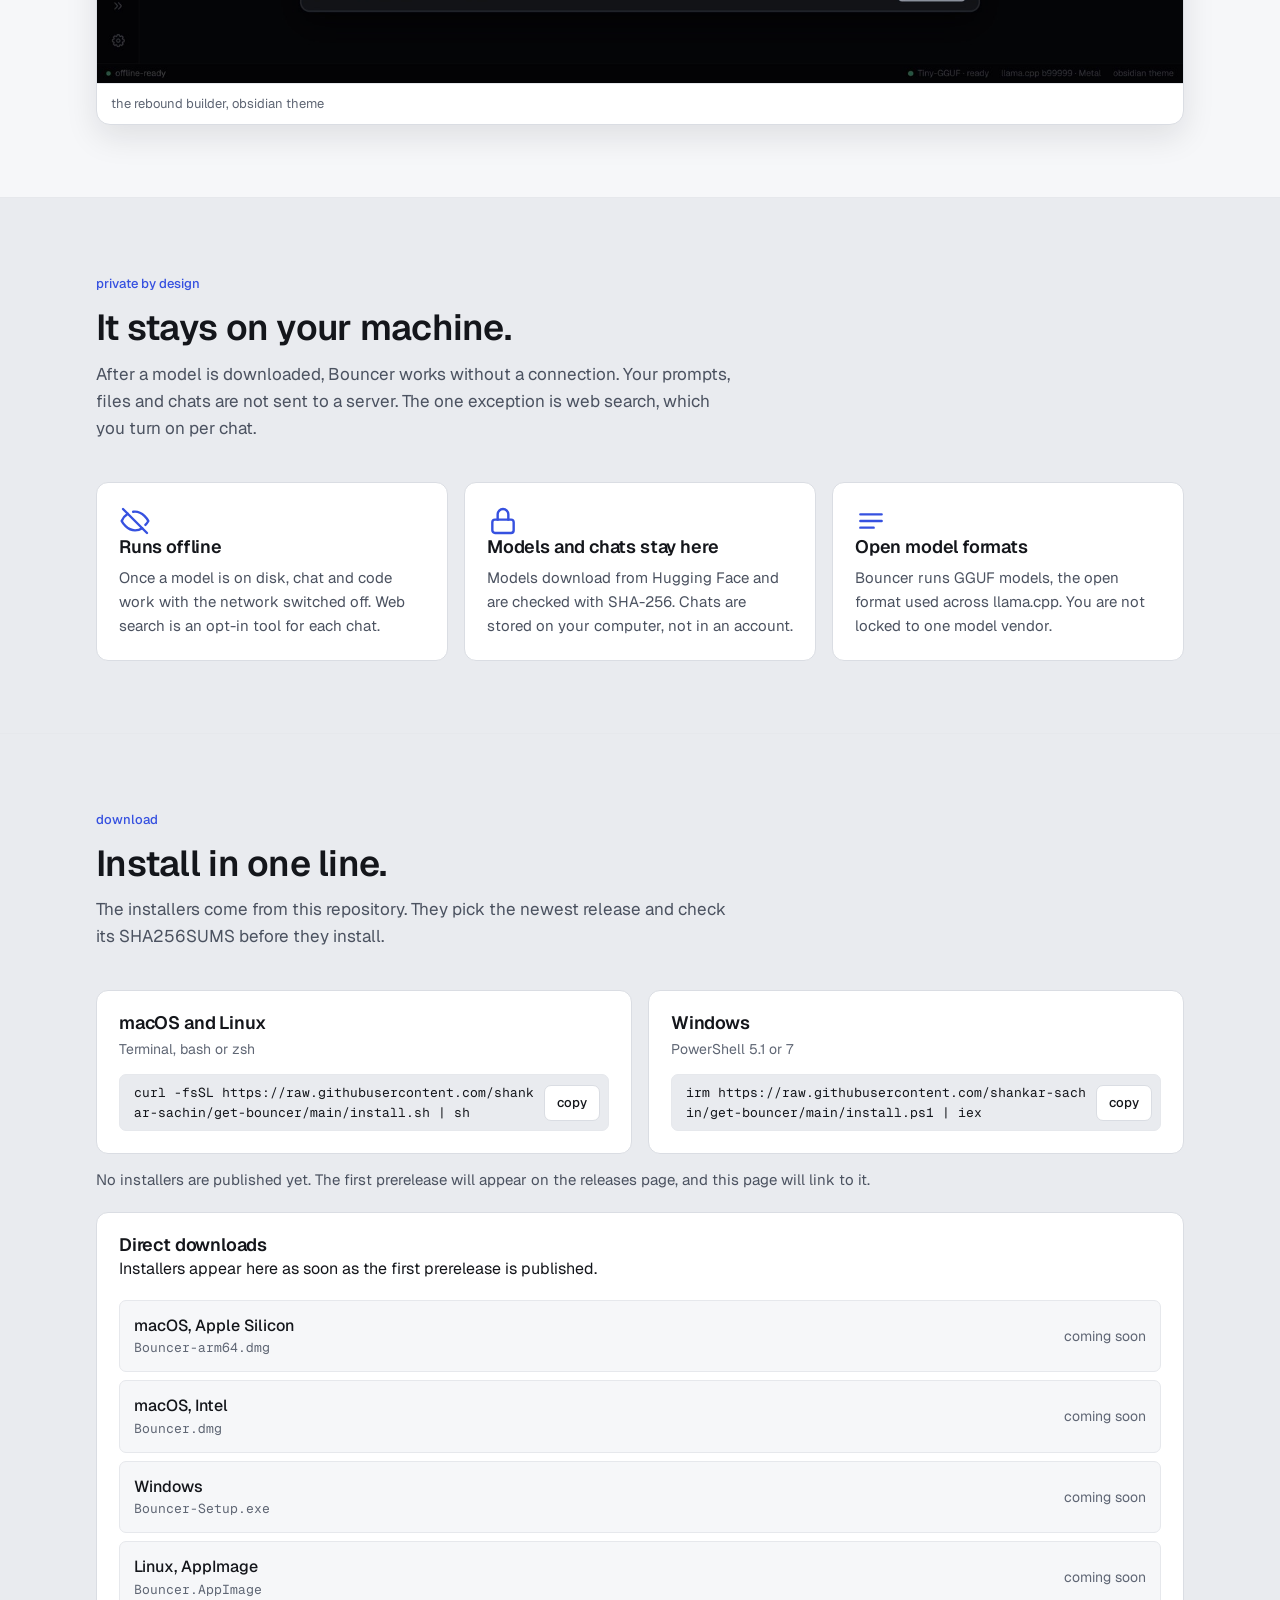
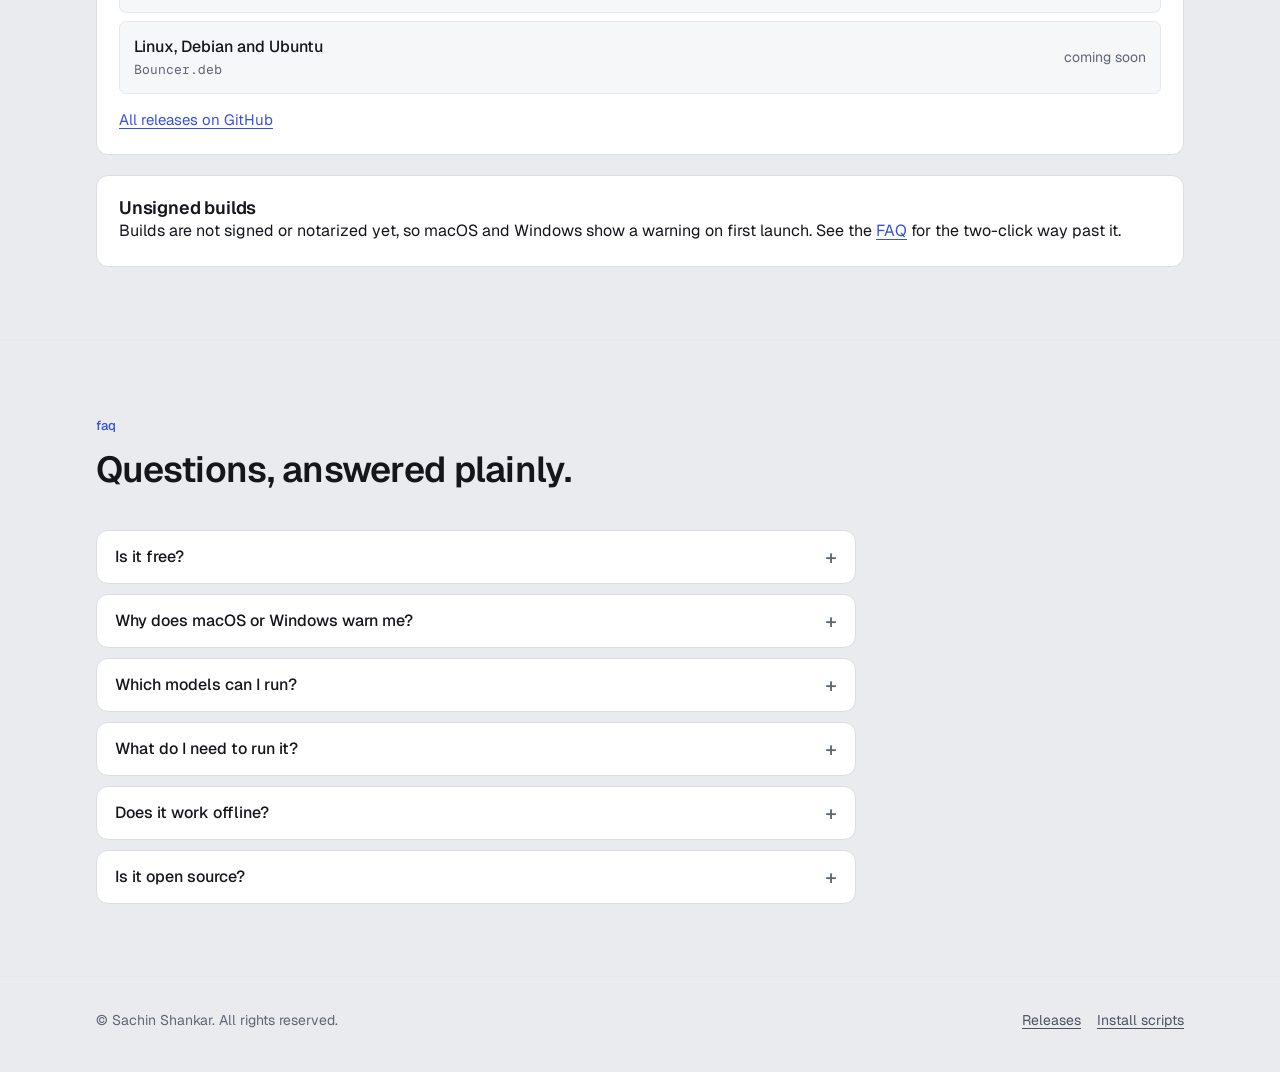
==== commit 4c87aacf: "Docs: user guides in docs/, a docs page on the site, and a wiki synced from docs/ Co-Authored-By: `c" ====
--- a/index.html
+++ b/index.html
@@ -52,6 +52,7 @@
         <a href="#rebound">rebound</a>
         <a href="#download">download</a>
         <a href="#faq">faq</a>
+        <a href="docs.html#/getting-started">docs</a>
       </nav>
       <div class="header-tools">
         <button class="btn btn-quiet btn-icon" type="button" id="theme-toggle" aria-label="switch to light theme">
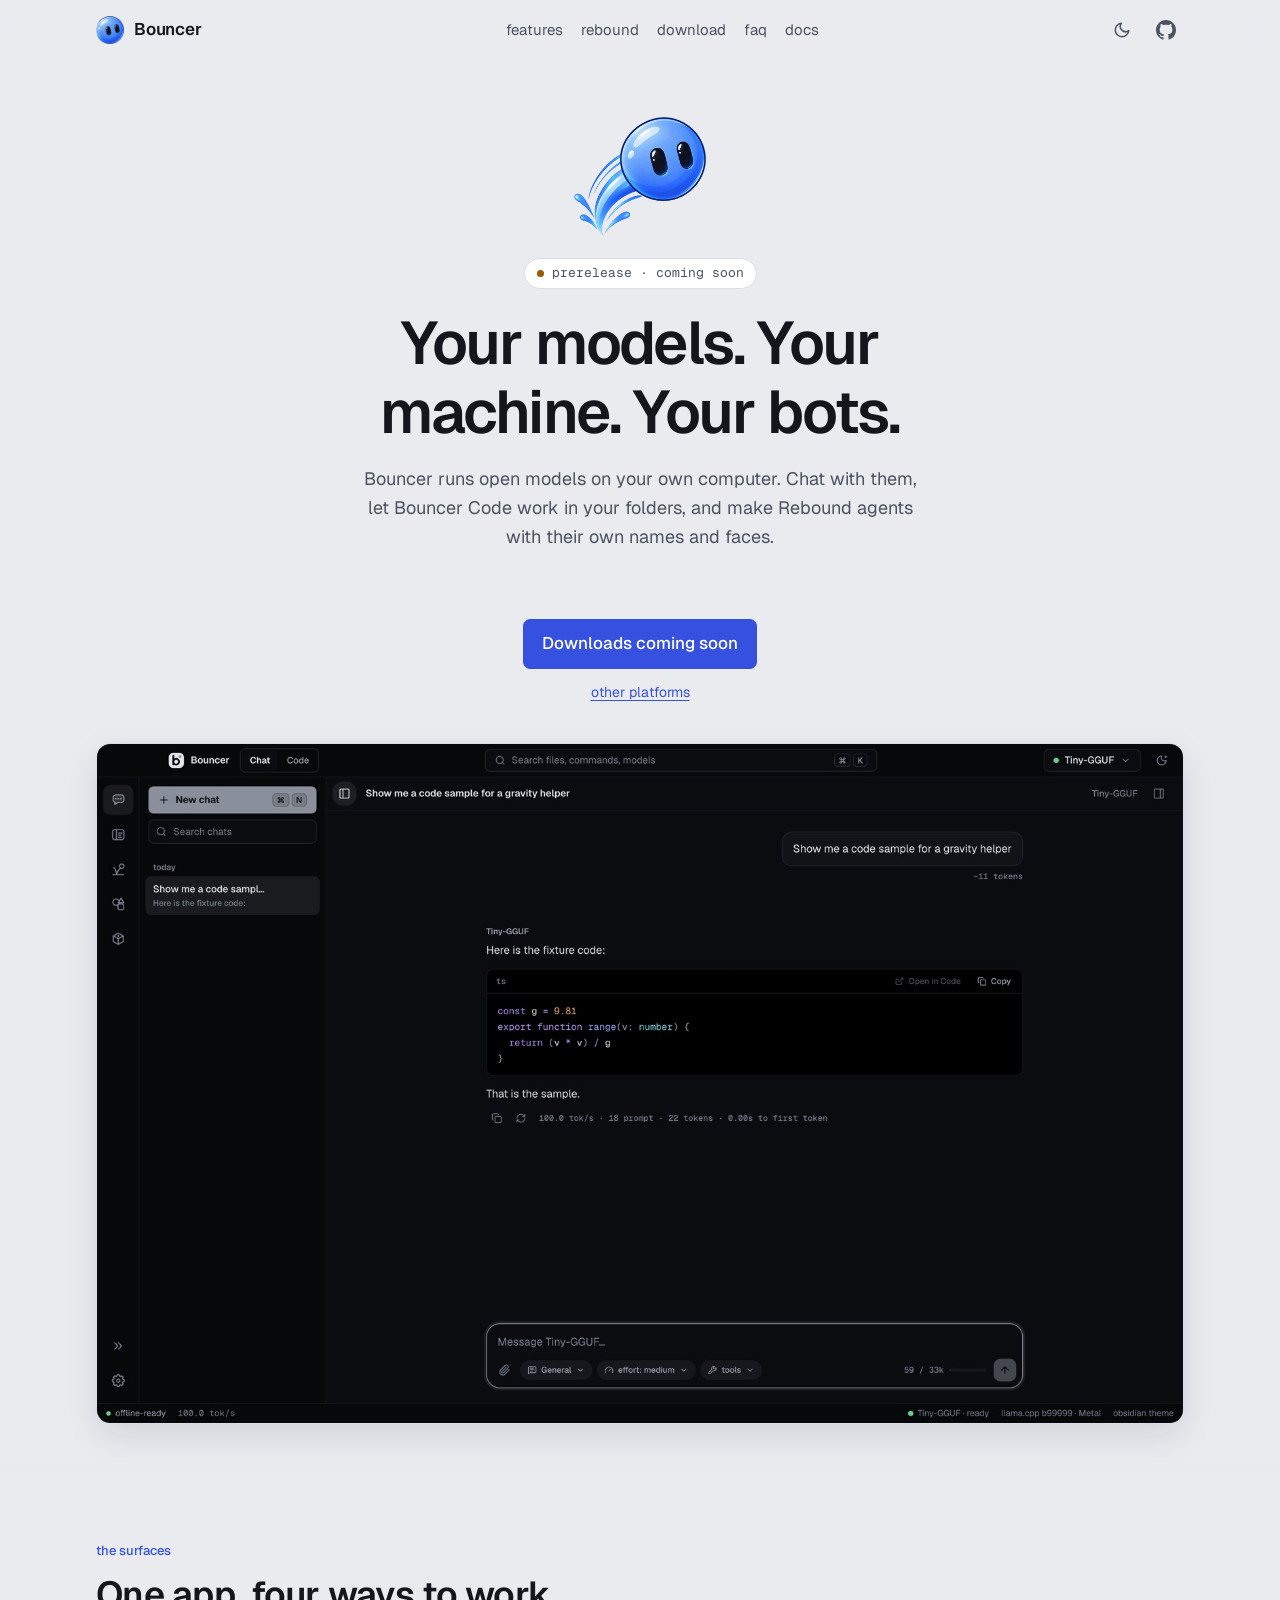
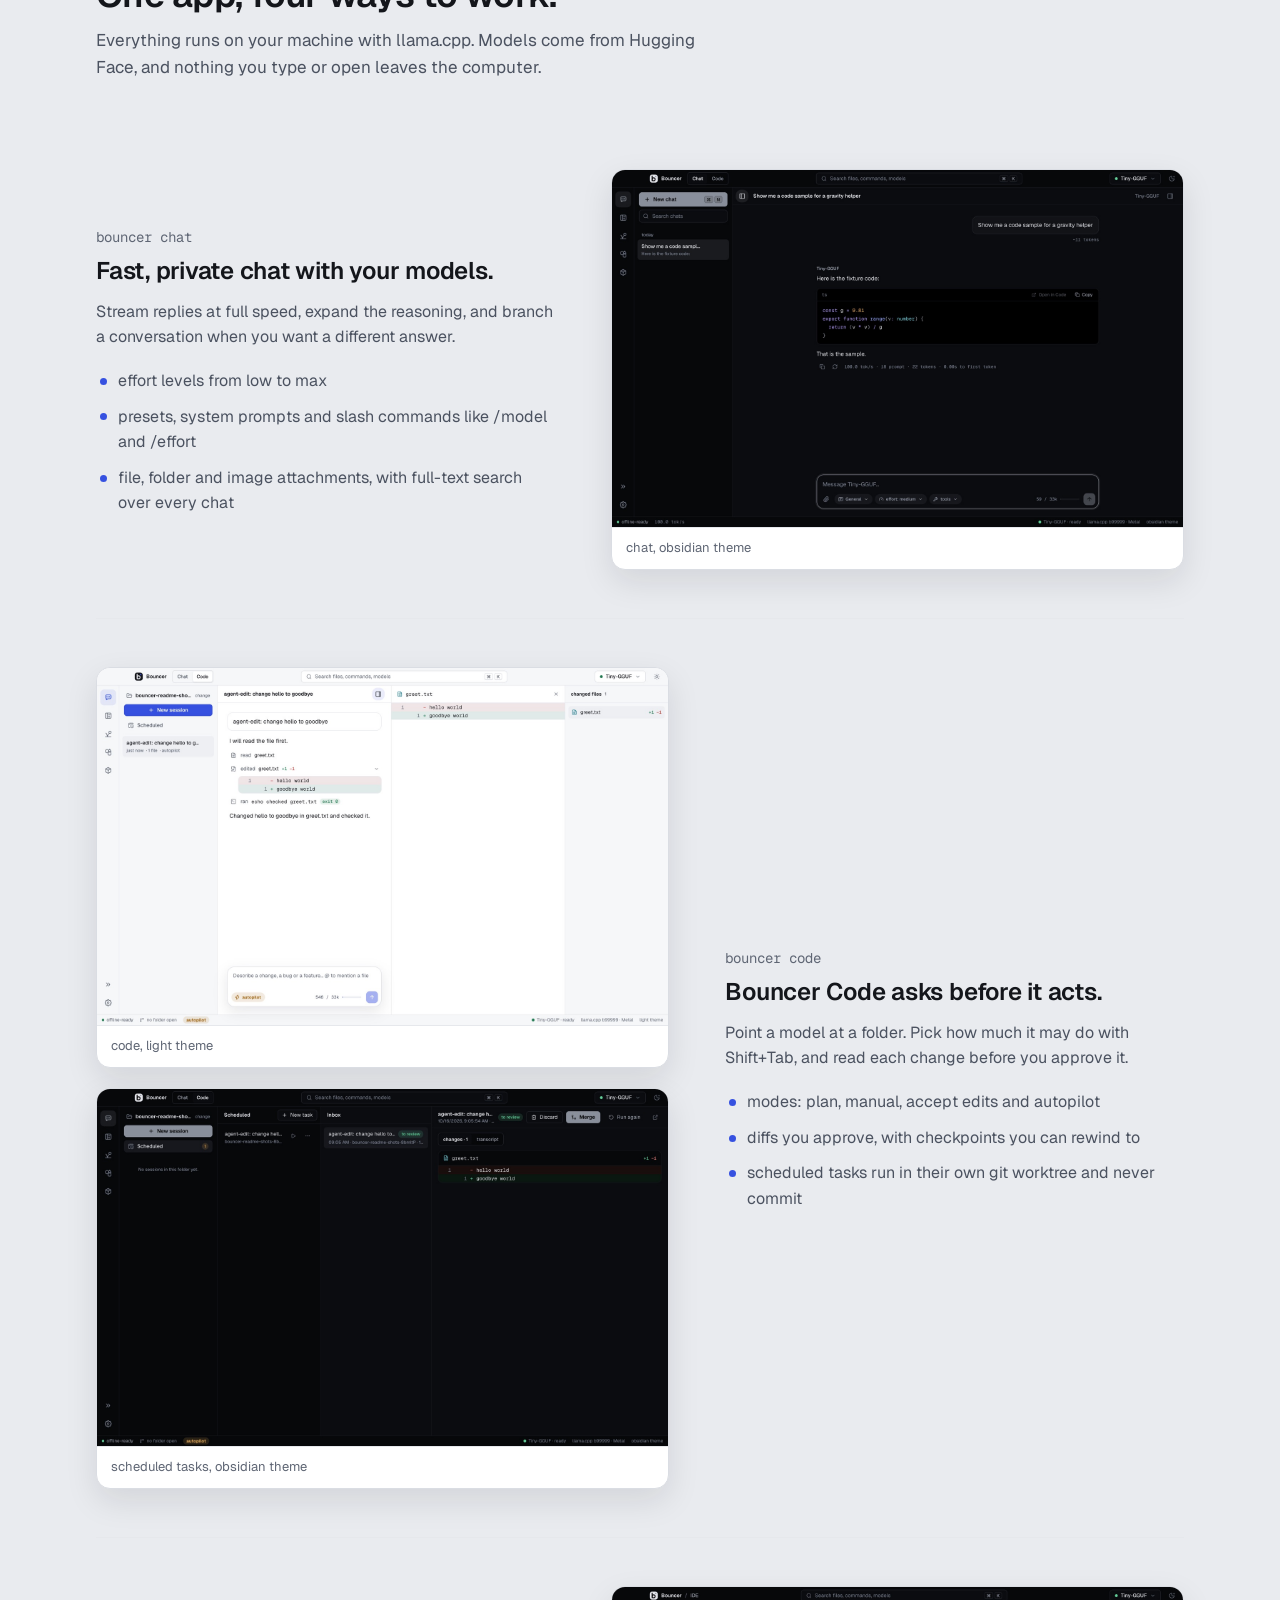
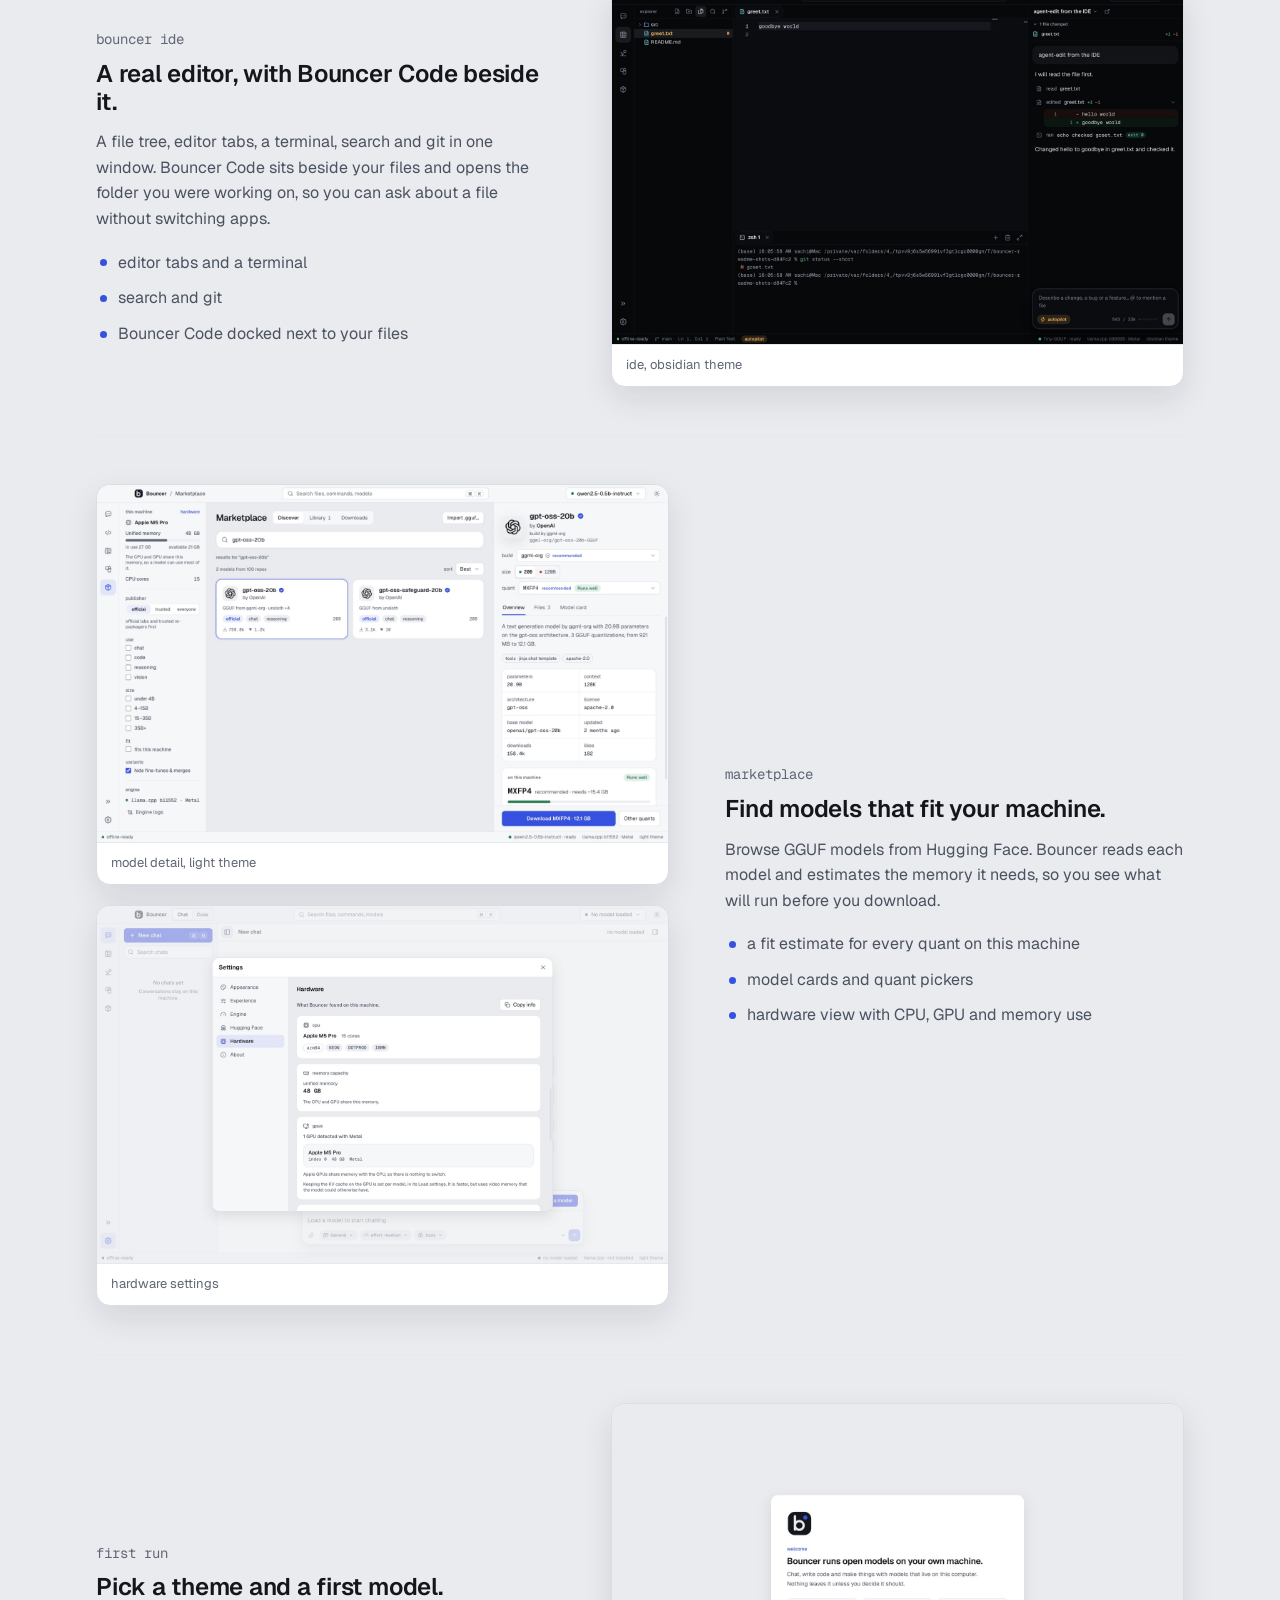
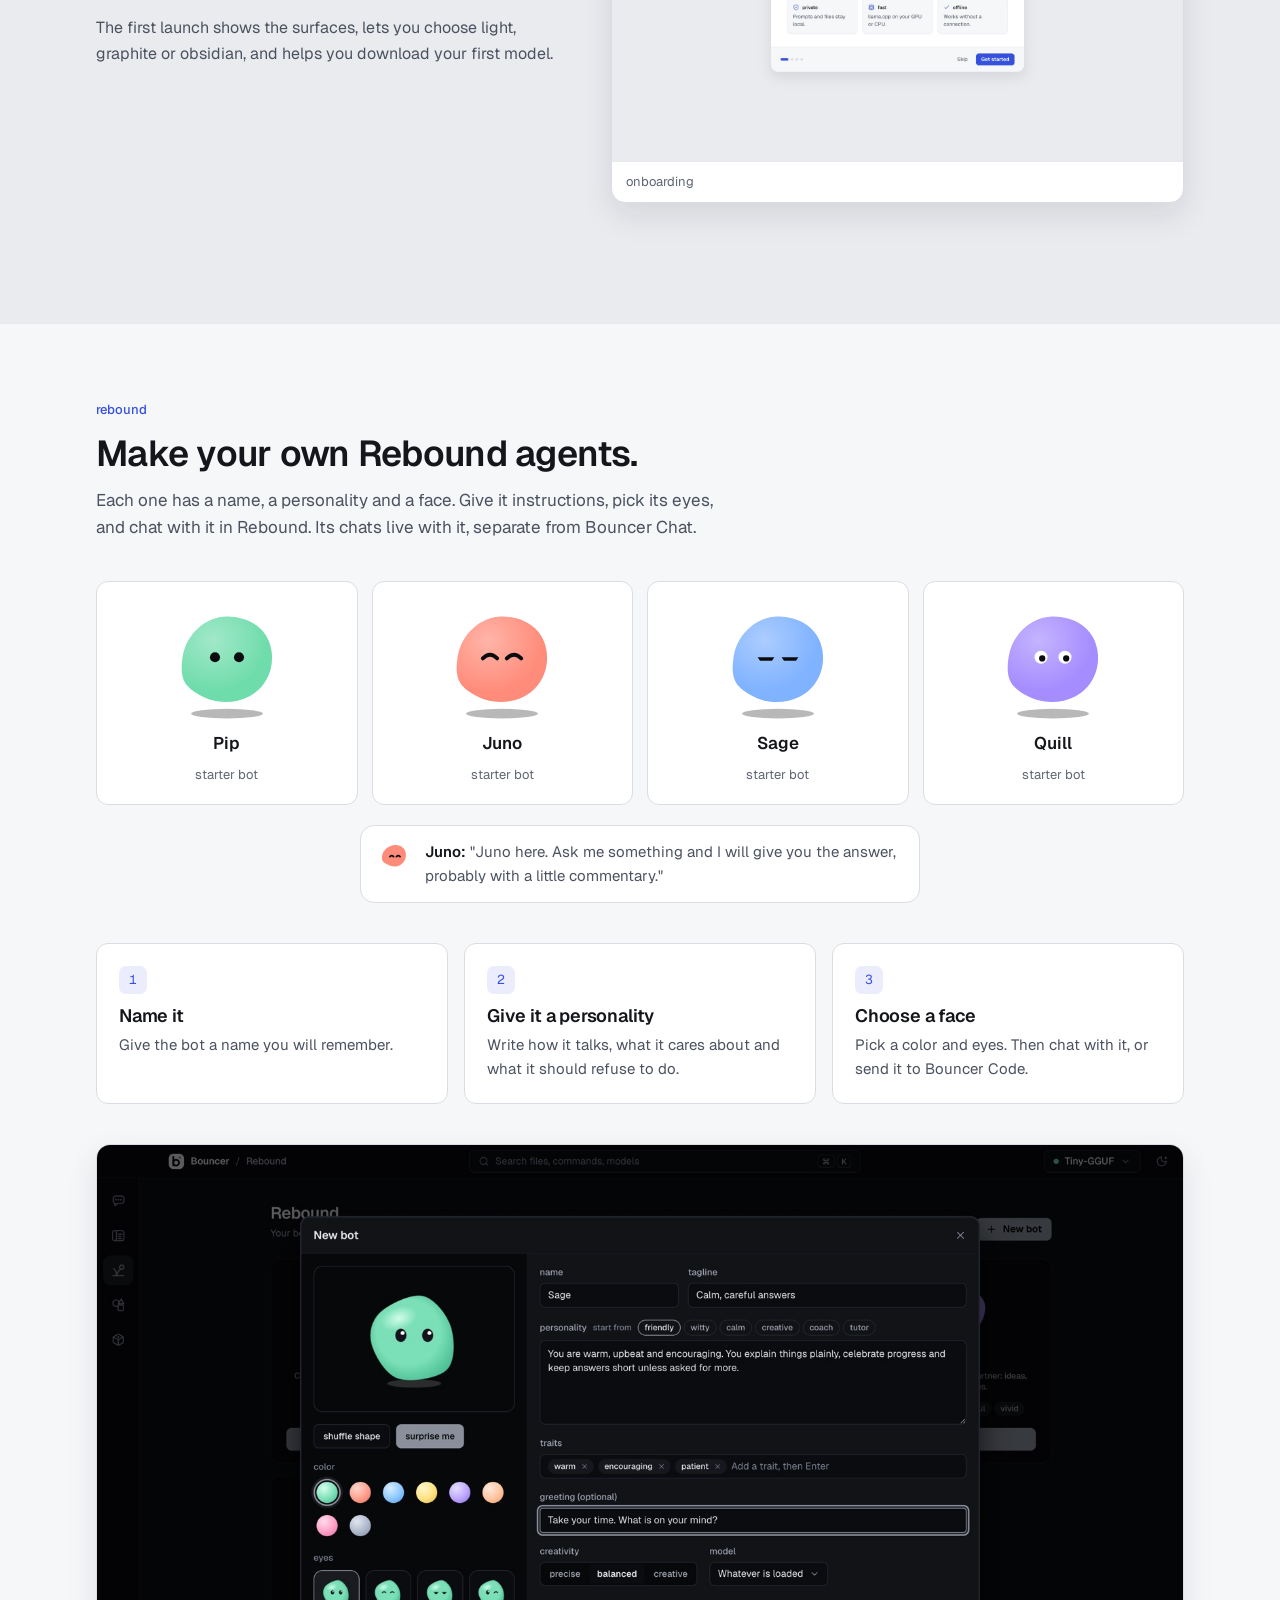
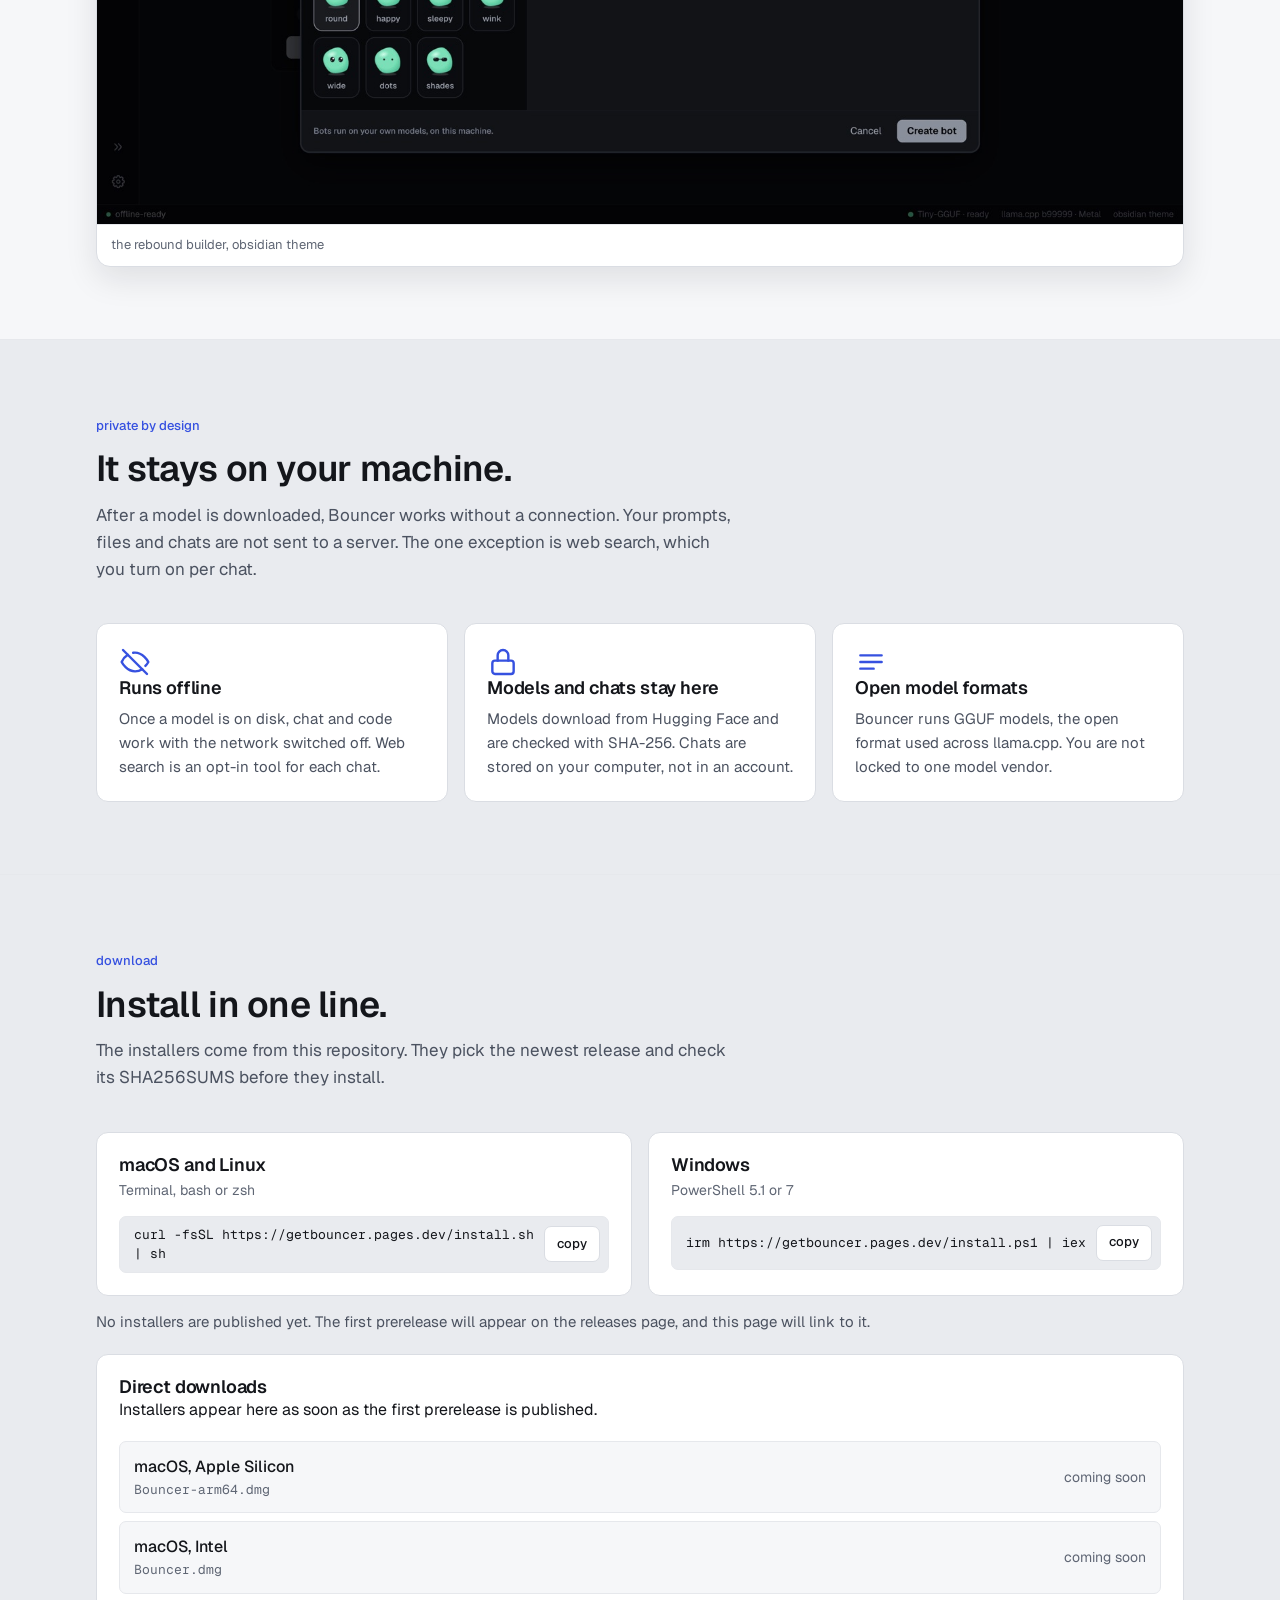
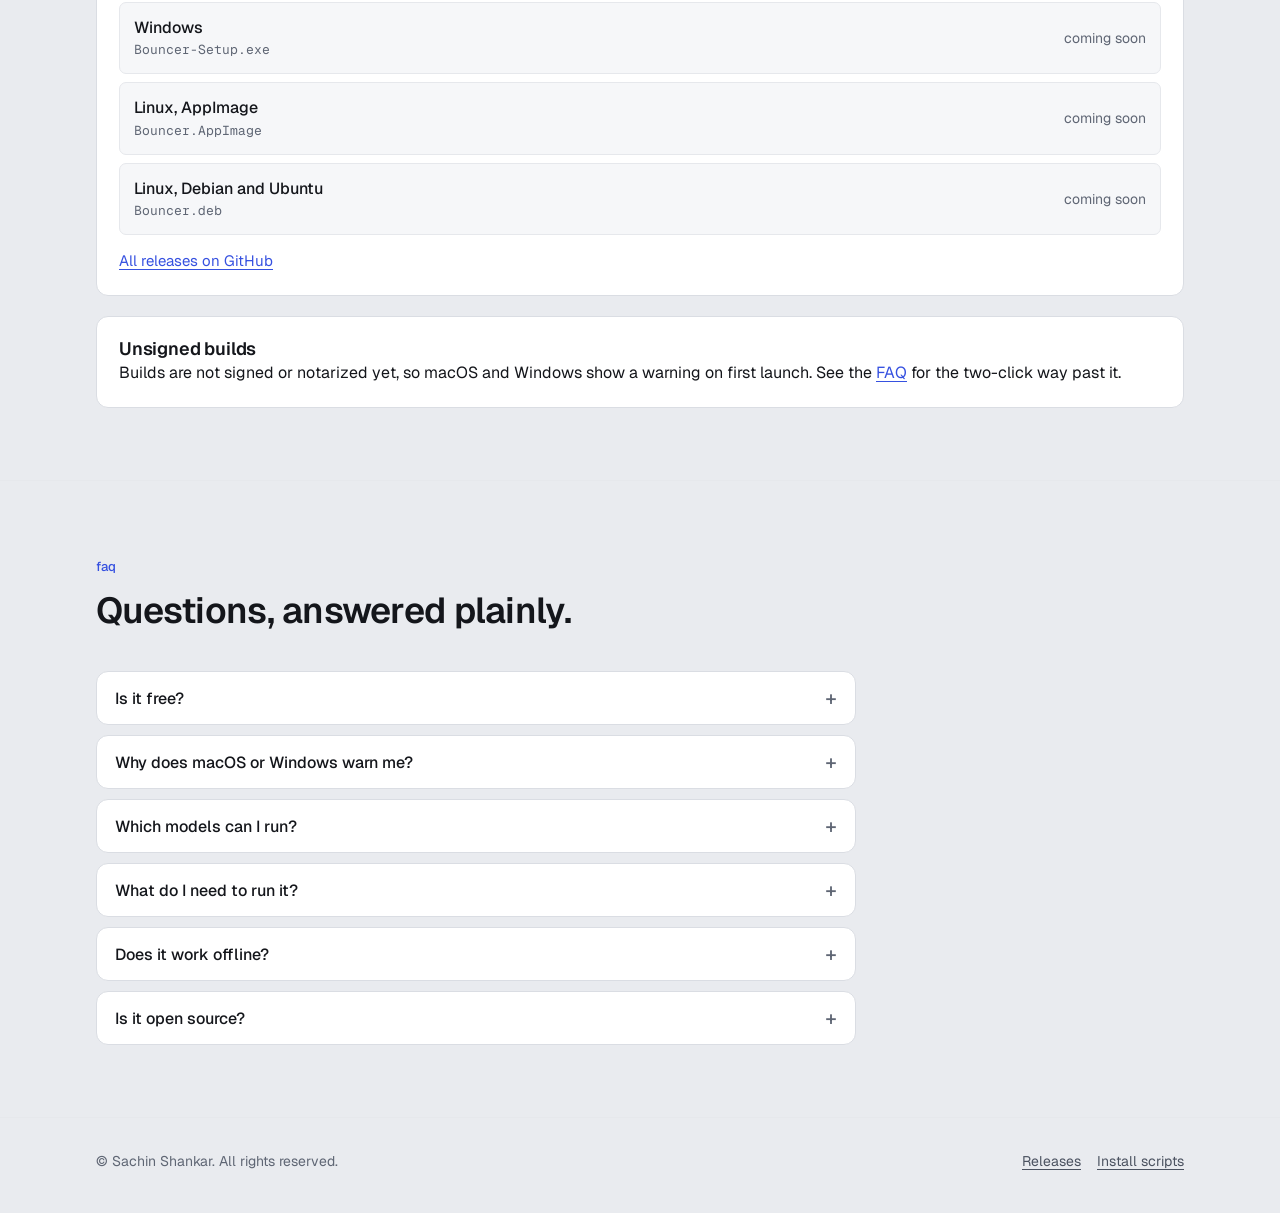
==== commit e258dfe9: "Site: Cloudflare Pages host, orb logo, canonical URLs - Installer URLs point at https://getbouncer.p" ====
--- a/index.html
+++ b/index.html
@@ -6,21 +6,22 @@
   <title>Bouncer</title>
   <meta name="description" content="Bouncer is a local-first AI app for macOS, Windows and Linux. Chat, code and build your own bots with models that run on your machine." />
   <meta name="theme-color" content="#000000" />
-  <link rel="icon" href="logo.svg" type="image/svg+xml" />
-  <link rel="canonical" href="https://shankar-sachin.github.io/get-bouncer/" />
+  <link rel="icon" href="assets/brand/favicon-32.png" type="image/png" sizes="32x32" />
+  <link rel="apple-touch-icon" href="assets/brand/apple-touch-icon.png" />
+  <link rel="canonical" href="https://getbouncer.pages.dev/" />
 
   <meta property="og:type" content="website" />
   <meta property="og:site_name" content="Bouncer" />
   <meta property="og:title" content="Bouncer" />
   <meta property="og:description" content="Your models. Your machine. Your bots. A local-first AI app for macOS, Windows and Linux." />
-  <meta property="og:url" content="https://shankar-sachin.github.io/get-bouncer/" />
-  <meta property="og:image" content="https://shankar-sachin.github.io/get-bouncer/assets/og.png" />
+  <meta property="og:url" content="https://getbouncer.pages.dev/" />
+  <meta property="og:image" content="https://getbouncer.pages.dev/assets/og.png" />
   <meta property="og:image:width" content="1200" />
   <meta property="og:image:height" content="630" />
   <meta name="twitter:card" content="summary_large_image" />
   <meta name="twitter:title" content="Bouncer" />
   <meta name="twitter:description" content="Your models. Your machine. Your bots." />
-  <meta name="twitter:image" content="https://shankar-sachin.github.io/get-bouncer/assets/og.png" />
+  <meta name="twitter:image" content="https://getbouncer.pages.dev/assets/og.png" />
 
   <!-- Theme before first paint: a stored choice wins, otherwise the system preference decides in CSS. -->
   <script>
@@ -44,7 +45,7 @@
   <header class="site-header">
     <div class="wrap header-inner">
       <a class="brand" href="#top" aria-label="Bouncer home">
-        <img src="logo.svg" width="28" height="28" alt="" />
+        <img src="assets/brand/orb-ball.png" width="28" height="28" alt="" />
         <span>Bouncer</span>
       </a>
       <nav class="site-nav" aria-label="main">
@@ -70,6 +71,7 @@
     <section class="hero" id="top" aria-labelledby="hero-title">
       <div class="wrap hero-grid">
         <div>
+          <img class="hero-orb" src="assets/brand/orb.png" width="1024" height="925" alt="" />
           <span class="badge" id="release-badge"><span class="dot" aria-hidden="true"></span><span data-release-label>prerelease · coming soon</span></span>
           <h1 id="hero-title">Your models. Your machine. Your bots.</h1>
           <p class="lede">Bouncer runs open models on your own computer. Chat with them, let Bouncer Code work in your folders, and make Rebound agents with their own names and faces.</p>
@@ -355,16 +357,16 @@
             <h3>macOS and Linux</h3>
             <p class="hint">Terminal, bash or zsh</p>
             <div class="cmd">
-              <code>curl -fsSL https://raw.githubusercontent.com/shankar-sachin/get-bouncer/main/install.sh | sh</code>
-              <button class="btn copy" type="button" data-copy="curl -fsSL https://raw.githubusercontent.com/shankar-sachin/get-bouncer/main/install.sh | sh">copy</button>
+              <code>curl -fsSL https://getbouncer.pages.dev/install.sh | sh</code>
+              <button class="btn copy" type="button" data-copy="curl -fsSL https://getbouncer.pages.dev/install.sh | sh">copy</button>
             </div>
           </div>
           <div class="card">
             <h3>Windows</h3>
             <p class="hint">PowerShell 5.1 or 7</p>
             <div class="cmd">
-              <code>irm https://raw.githubusercontent.com/shankar-sachin/get-bouncer/main/install.ps1 | iex</code>
-              <button class="btn copy" type="button" data-copy="irm https://raw.githubusercontent.com/shankar-sachin/get-bouncer/main/install.ps1 | iex">copy</button>
+              <code>irm https://getbouncer.pages.dev/install.ps1 | iex</code>
+              <button class="btn copy" type="button" data-copy="irm https://getbouncer.pages.dev/install.ps1 | iex">copy</button>
             </div>
           </div>
         </div>
--- a/assets/style.css
+++ b/assets/style.css
@@ -408,6 +408,13 @@
   font-size: 1.125rem;
 }
 
+.hero-orb {
+  display: block;
+  width: 132px;
+  height: auto;
+  margin: 0 auto 22px;
+}
+
 .hero-actions {
   display: flex;
   flex-direction: column;
